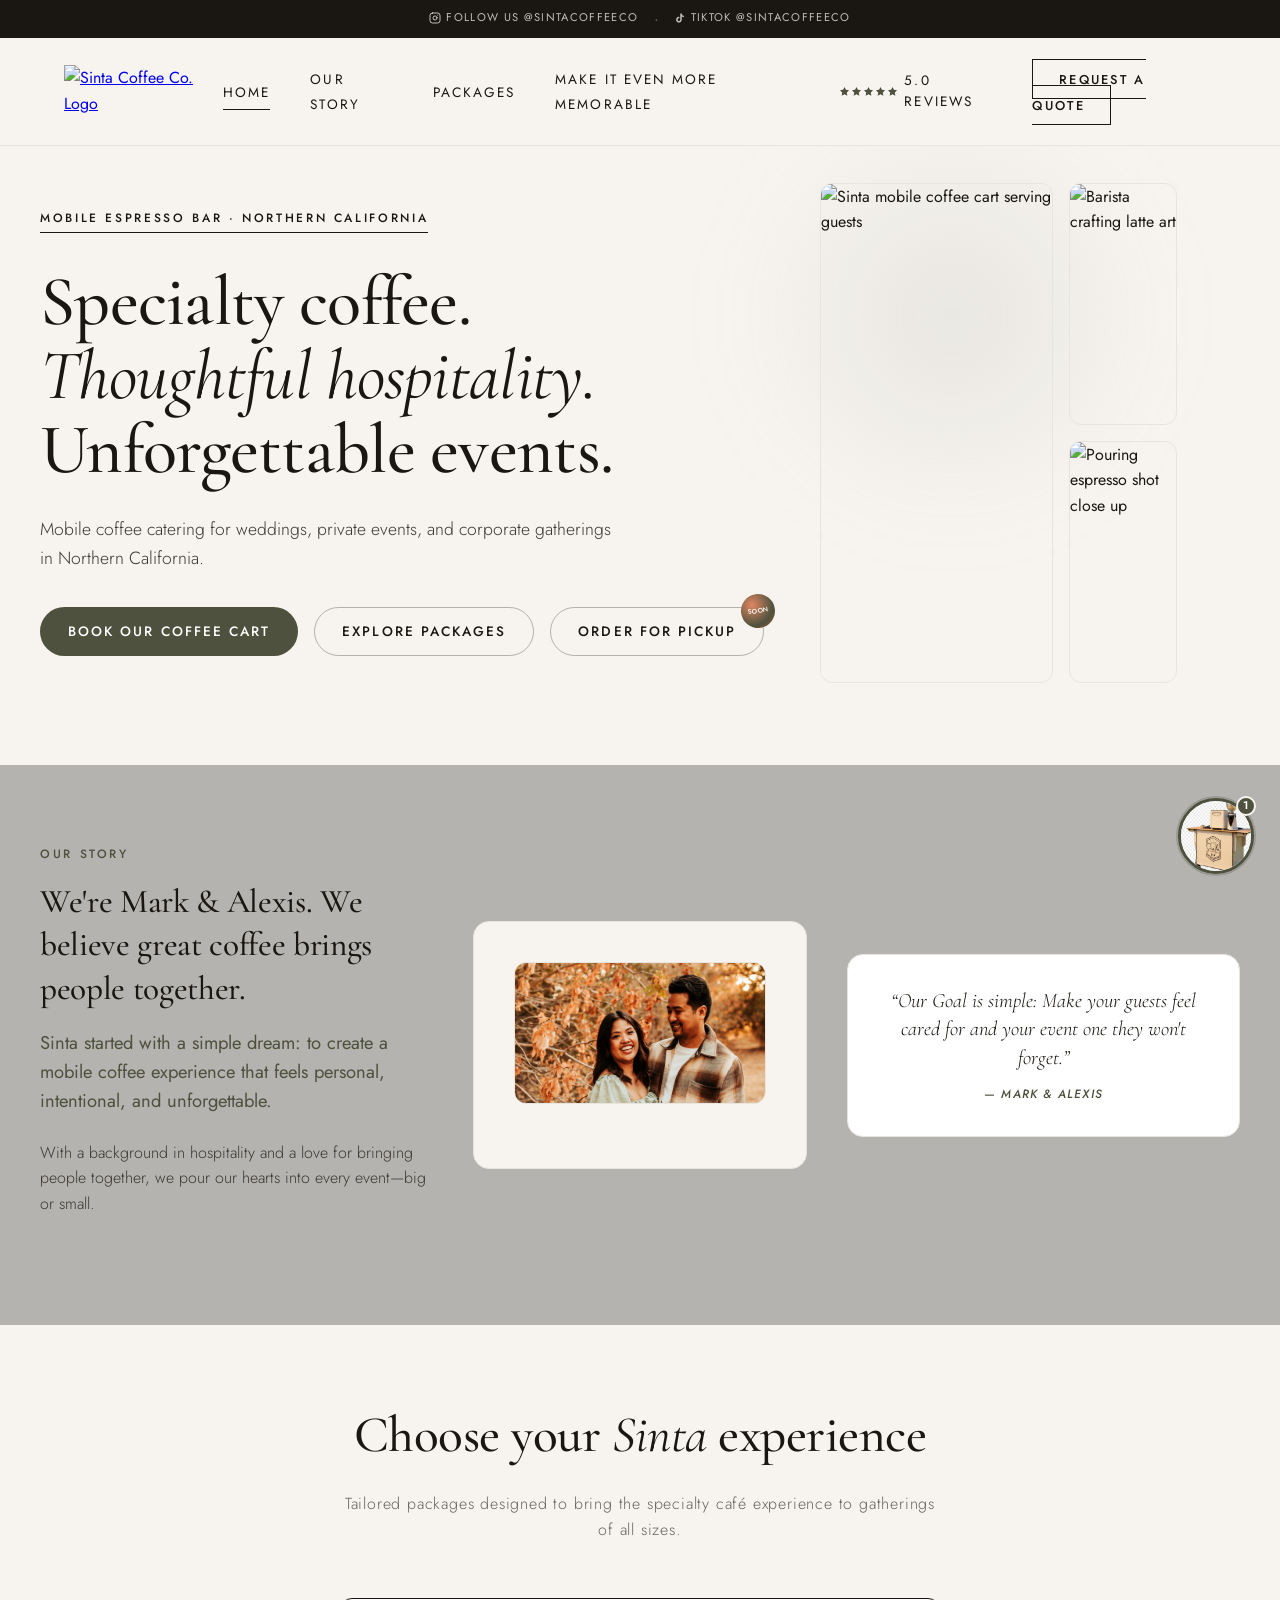
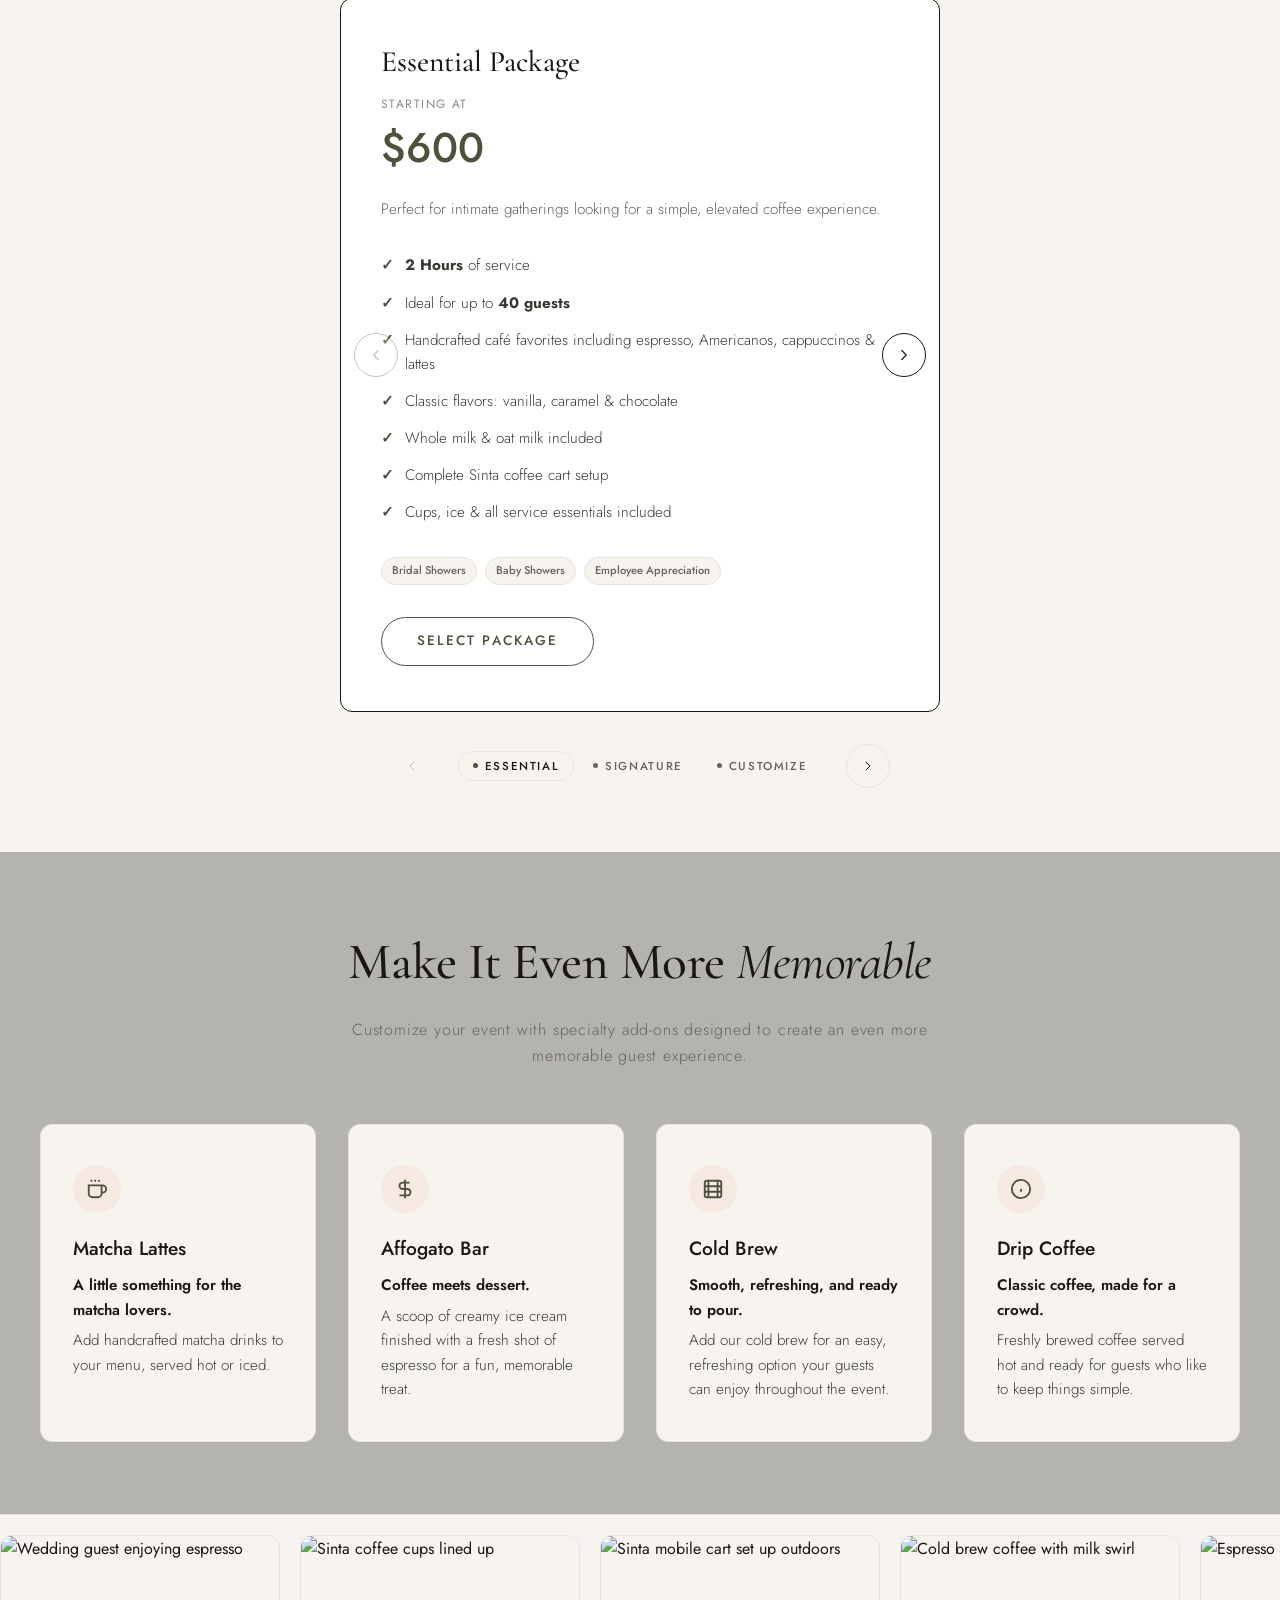
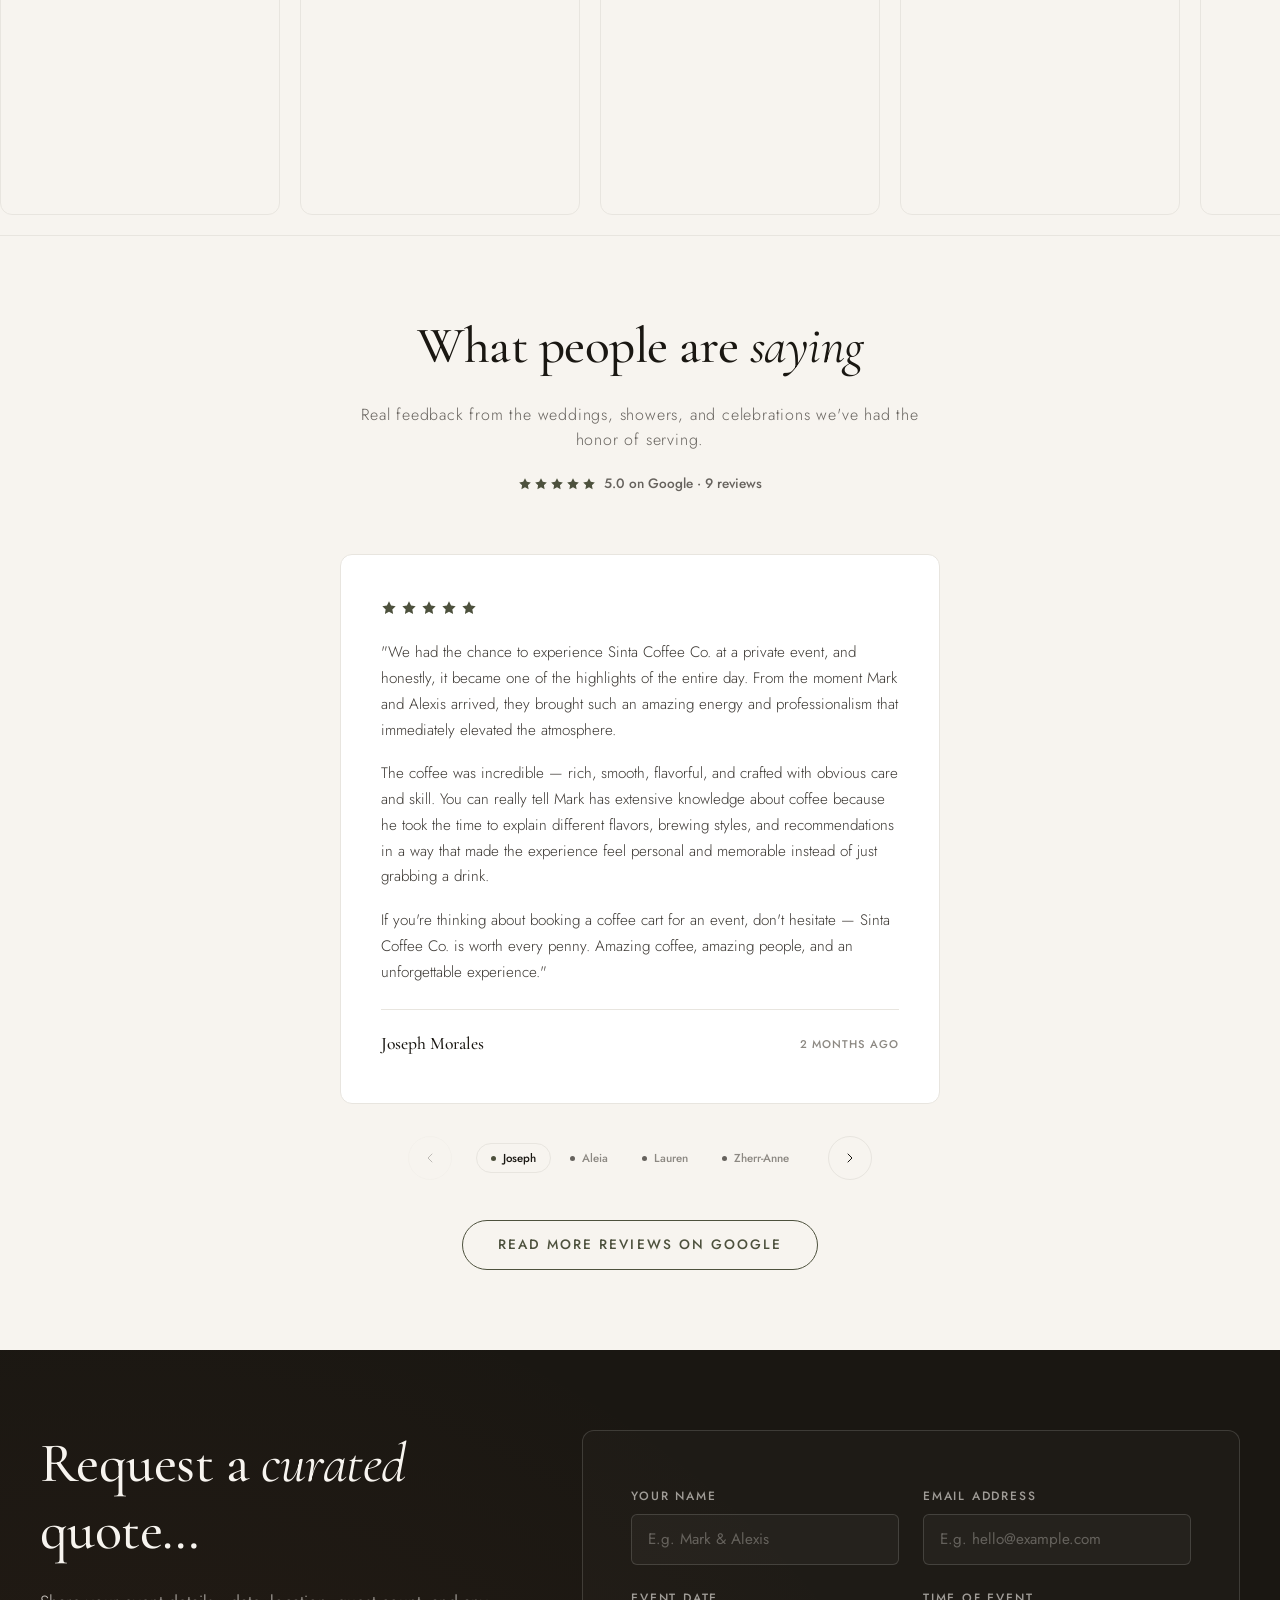
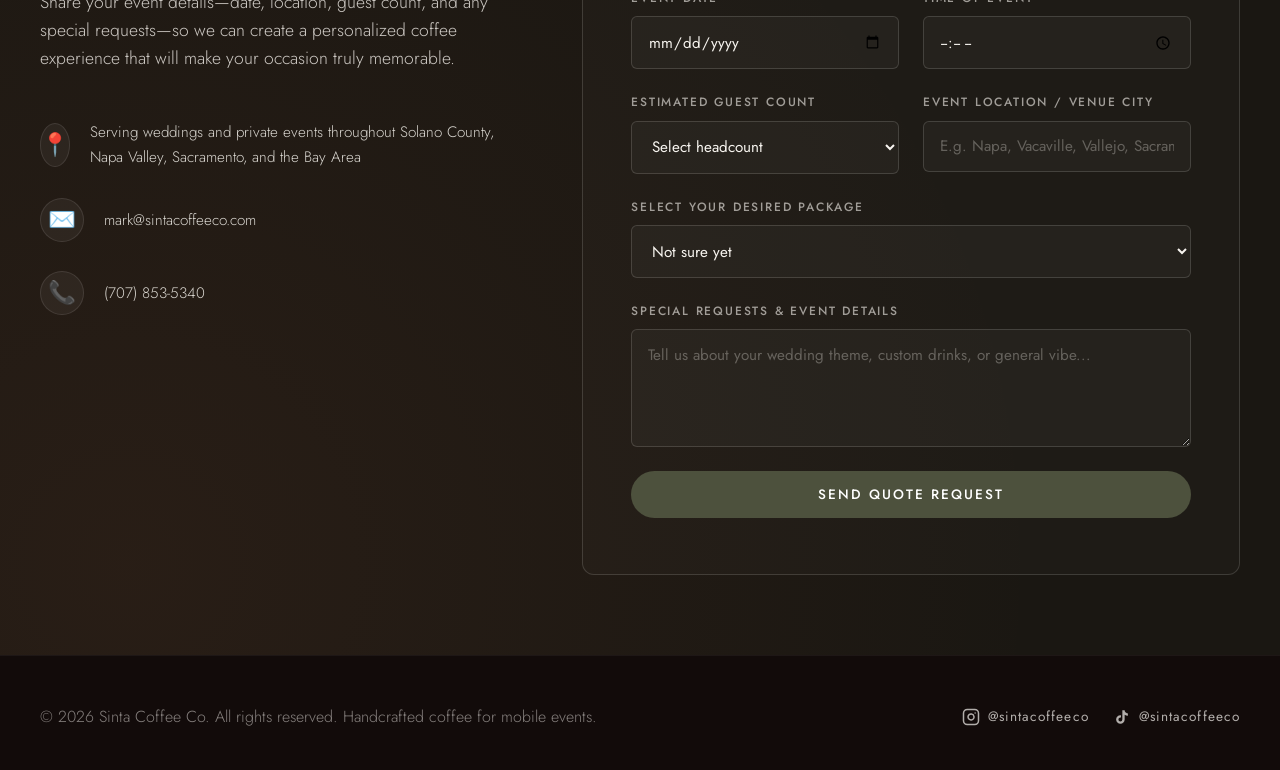
==== index.html @ c7388972 "Add TikTok link alongside Instagram in header and footer Adds https://www.tiktok.com/@sintacoffeeco " ====
<!DOCTYPE html>
<html lang="en">

<head>
  <meta charset="UTF-8">
  <meta name="viewport" content="width=device-width, initial-scale=1.0">
  <title>Sinta Coffee Co. | Elevate Your Event Today</title>
  <meta name="description"
    content="Sinta Coffee Co. brings a specialty espresso bar experience to weddings and private events. Inspired by the Filipino word sinta—meaning beloved—our goal is to create warm, memorable moments for you and your guests through handcrafted coffee.">

  <!-- Favicon -->
  <link rel="icon" type="image/x-icon"
    href="https://images.squarespace-cdn.com/content/v1/691e1e4b0a5dd46abc2ae373/1777178642565-VGZ3ITEZR2YTE4PJZAST/favicon.ico">

  <!-- Fonts -->
  <link rel="preconnect" href="https://fonts.googleapis.com">
  <link rel="preconnect" href="https://fonts.gstatic.com" crossorigin>
  <link
    href="https://fonts.googleapis.com/css2?family=Cormorant+Garamond:ital,wght@0,400;0,500;0,600;0,700;1,400;1,500;1,600&family=Jost:wght@300;400;500;600;700&display=swap"
    rel="stylesheet">

  <!-- CSS -->
  <link rel="stylesheet" href="style.css">
</head>

<body>

  <a href="#main-content" class="skip-link">Skip to content</a>

  <!-- Video Intro Loading Overlay -->
  <div id="loader" class="loader-overlay">
    <video id="introVideo" playsinline autoplay class="loader-video"></video>

    <!-- soft top/bottom scrims -->
    <div class="loader-scrim"></div>

    <!-- wordmark — top-left corner, clear of the characters -->
    <div class="loader-brand">
      <h1 class="loader-brand-title">Sinta</h1>
      <span class="loader-brand-subtitle">COFFEE CO.</span>
    </div>

    <!-- tagline + progress — bottom-left corner -->
    <div class="loader-tagline-progress">
      <p class="loader-tagline">brewing life’s best moments…</p>
      <div class="progress-bar-container">
        <div id="progressBar" class="progress-bar-fill"></div>
      </div>
    </div>

    <!-- skip + sound buttons — bottom-right corner -->
    <div class="loader-controls">
      <button id="soundToggle" class="control-btn">MUTE</button>
      <button id="skipBtn" class="control-btn">SKIP</button>
    </div>
  </div>

  <!-- Page Content Container (Revealed smoothly after loader exits) -->
  <div id="revealContainer" class="reveal-container">

    <!-- Header & Navigation -->
    <header class="main-header">
      <!-- Mini Top Follow Bar inside Header -->
      <div class="header-top-bar">
        <a href="http://instagram.com/sintacoffeeco" target="_blank" rel="noopener" class="header-top-bar-link">
          <svg width="12" height="12" viewBox="0 0 24 24" fill="none" stroke="currentColor" stroke-width="2" stroke-linecap="round" stroke-linejoin="round" class="header-top-bar-icon">
            <rect x="2" y="2" width="20" height="20" rx="5" ry="5"></rect>
            <path d="M16 11.37A4 4 0 1 1 12.63 8 4 4 0 0 1 16 11.37z"></path>
            <line x1="17.5" y1="6.5" x2="17.51" y2="6.5"></line>
          </svg>
          Follow us @sintacoffeeco
        </a>
        <span class="header-top-bar-divider" aria-hidden="true">&middot;</span>
        <a href="https://www.tiktok.com/@sintacoffeeco" target="_blank" rel="noopener" class="header-top-bar-link">
          <svg width="12" height="12" viewBox="0 0 24 24" fill="currentColor" class="header-top-bar-icon">
            <path d="M16.6 5.82s.51.5 0 0A4.278 4.278 0 0 1 15.54 3h-3.09v12.4a2.592 2.592 0 0 1-2.59 2.5c-1.42 0-2.6-1.16-2.6-2.6c0-1.72 1.66-3.01 3.37-2.48V9.66c-3.45-.46-6.47 2.22-6.47 5.64c0 3.33 2.76 5.7 5.69 5.7c3.14 0 5.69-2.55 5.69-5.7V9.01a7.35 7.35 0 0 0 4.3 1.38V7.3s-1.88.09-3.24-1.48z"/>
          </svg>
          TikTok @sintacoffeeco
        </a>
      </div>
      <div class="header-container">
        <a href="#" class="logo-link" aria-label="Sinta Coffee Co. Home">
          <img
            src="https://images.squarespace-cdn.com/content/v1/691e1e4b0a5dd46abc2ae373/617d38e1-a03b-46b2-9ea3-c5f8bccddd2e/Sinta+black+font.png?format=1500w"
            alt="Sinta Coffee Co. Logo" class="logo-img">
        </a>

        <button class="menu-toggle" id="menuToggle" aria-label="Toggle Navigation" aria-expanded="false">
          <span class="hamburger"></span>
        </button>

        <nav class="main-nav" id="mainNav">
          <ul class="nav-list">
            <li><a href="#" class="nav-link active">Home</a></li>
            <li><a href="#about" class="nav-link">Our Story</a></li>
            <li><a href="#packages" class="nav-link">Packages</a></li>
            <li><a href="#enhancements" class="nav-link">Make It Even More Memorable</a></li>
            <li>
              <a href="#reviews" class="nav-link chip-link">
                <span class="chip-stars" aria-hidden="true">
                  <svg viewBox="0 0 24 24" fill="currentColor"><path d="M12 2l3.09 6.26L22 9.27l-5 4.87 1.18 6.88L12 17.77l-6.18 3.25L7 14.14 2 9.27l6.91-1.01L12 2z"/></svg>
                  <svg viewBox="0 0 24 24" fill="currentColor"><path d="M12 2l3.09 6.26L22 9.27l-5 4.87 1.18 6.88L12 17.77l-6.18 3.25L7 14.14 2 9.27l6.91-1.01L12 2z"/></svg>
                  <svg viewBox="0 0 24 24" fill="currentColor"><path d="M12 2l3.09 6.26L22 9.27l-5 4.87 1.18 6.88L12 17.77l-6.18 3.25L7 14.14 2 9.27l6.91-1.01L12 2z"/></svg>
                  <svg viewBox="0 0 24 24" fill="currentColor"><path d="M12 2l3.09 6.26L22 9.27l-5 4.87 1.18 6.88L12 17.77l-6.18 3.25L7 14.14 2 9.27l6.91-1.01L12 2z"/></svg>
                  <svg viewBox="0 0 24 24" fill="currentColor"><path d="M12 2l3.09 6.26L22 9.27l-5 4.87 1.18 6.88L12 17.77l-6.18 3.25L7 14.14 2 9.27l6.91-1.01L12 2z"/></svg>
                </span>
                5.0 Reviews
              </a>
            </li>
            <li><a href="#quote" class="nav-btn">Request a Quote</a></li>
          </ul>
        </nav>
      </div>
    </header>

    <main id="main-content">
      <!-- Hero Section -->
      <section class="hero-section">
        <div class="hero-bg-accent"></div>
        <div class="hero-container">
          <div class="hero-content">
            <span class="hero-badge">Mobile Espresso Bar · Northern California</span>
            <h1 class="hero-title">Specialty coffee.<br><em>Thoughtful hospitality.</em><br>Unforgettable events.</h1>
            <p class="hero-description">
              Mobile coffee catering for weddings, private events, and corporate gatherings in Northern California.
            </p>
            <div class="hero-actions">
              <a href="#quote" class="btn btn-primary">Book Our Coffee Cart</a>
              <a href="#packages" class="btn btn-secondary">Explore Packages</a>
              <a href="https://www.hotplate.com/sintacoffeeco" class="btn btn-secondary btn-pickup" target="_blank" rel="noopener noreferrer" aria-label="Order For Pickup">
                <span class="pickup-seal" aria-hidden="true"><span>Soon</span></span>
                <span class="pickup-label pickup-label-default" aria-hidden="true">Order For Pickup</span>
                <span class="pickup-label pickup-label-hover" aria-hidden="true">Coming Soon</span>
              </a>
            </div>
          </div>

          <div class="hero-visual">
            <div class="image-grid-asymmetric">
              <div class="grid-item item-main">
                <img
                  src="https://images.squarespace-cdn.com/content/v1/691e1e4b0a5dd46abc2ae373/bc6caccb-9ed9-42f0-8c17-da8ee359d95e/2ndMOHBeniciaMaemephoto2025-77.jpg?format=1000w"
                  alt="Sinta mobile coffee cart serving guests"
                  loading="eager" fetchpriority="high" decoding="async">
              </div>
              <div class="grid-item item-sub-1">
                <img
                  src="https://images.squarespace-cdn.com/content/v1/691e1e4b0a5dd46abc2ae373/6e269db3-ea60-49f5-9ebe-06e720e5f8f9/2ndMOHBeniciaMaemephoto2025-76.jpg?format=500w"
                  alt="Barista crafting latte art"
                  loading="lazy" decoding="async">
              </div>
              <div class="grid-item item-sub-2">
                <img
                  src="https://images.squarespace-cdn.com/content/v1/691e1e4b0a5dd46abc2ae373/6d3c0611-f2c9-494e-8b84-65907db20385/2ndMOHBeniciaMaemephoto2025-78.jpg?format=500w"
                  alt="Pouring espresso shot close up"
                  loading="lazy" decoding="async">
              </div>
            </div>
          </div>
        </div>
      </section>

      <!-- Our Story Section -->
      <section id="about" class="about-section">
        <div class="container">
          <div class="about-grid">
            <div class="about-content">
              <span class="section-label">Our Story</span>
              <h2 class="section-title">We're Mark &amp; Alexis. We believe great coffee brings people together.</h2>

              <p class="about-lead">
                Sinta started with a simple dream: to create a mobile coffee experience that feels personal,
                intentional, and unforgettable.
              </p>
              <p class="about-text">
                With a background in hospitality and a love for bringing people together, we pour our hearts into
                every event—big or small.
              </p>
            </div>

            <div class="about-visual">
              <div class="mascot-story-card">
                <div class="mascot-story-img-wrap">
                  <img src="assets/story-owners-portrait.jpg" alt="Mark and Alexis - Sinta Coffee Co. Owners"
                    class="mascot-story-img" loading="lazy" decoding="async">
                </div>
              </div>
            </div>

            <div class="about-quote-card">
              <p>“Our Goal is simple: Make your guests feel cared for and your event one they won't forget.”</p>
              <cite>— Mark & Alexis</cite>
            </div>
          </div>
        </div>
      </section>

      <!-- Packages Section -->
      <section id="packages" class="packages-section">
        <div class="container">
          <div class="section-header">
            <h2 class="section-title">Choose your <em>Sinta</em> experience</h2>
            <p class="section-subtitle">Tailored packages designed to bring the specialty café experience to gatherings
              of all sizes.</p>
          </div>

          <div class="packages-carousel">
            <div class="packages-track-wrap">
            <div class="packages-track" id="packagesTrack">

              <!-- Essential Package -->
              <div class="package-card">
                <div class="package-header">
                  <h3 class="package-name">Essential Package</h3>
                  <div class="package-price">
                    <span class="price-lbl">Starting at</span>
                    <span class="price-val">$600</span>
                  </div>
                  <p class="package-desc">Perfect for intimate gatherings looking for a simple, elevated coffee
                    experience.</p>
                </div>
                <div class="package-body">
                  <ul class="package-features">
                    <li><strong>2 Hours</strong> of service</li>
                    <li>Ideal for up to <strong>40 guests</strong></li>
                    <li>Handcrafted café favorites including espresso, Americanos, cappuccinos & lattes</li>
                    <li>Classic flavors: vanilla, caramel & chocolate</li>
                    <li>Whole milk & oat milk included</li>
                    <li>Complete Sinta coffee cart setup</li>
                    <li>Cups, ice & all service essentials included</li>
                  </ul>
                  <div class="package-meta">
                    <p class="meta-tag">Bridal Showers</p>
                    <p class="meta-tag">Baby Showers</p>
                    <p class="meta-tag">Employee Appreciation</p>
                  </div>
                </div>
                <div class="package-footer">
                  <a href="#quote" class="btn btn-outline" data-package="Essential">Select Package</a>
                </div>
              </div>

              <!-- Signature Package -->
              <div class="package-card popular">
                <div class="popular-ribbon">Most Popular</div>
                <div class="package-header">
                  <h3 class="package-name">Signature Package</h3>
                  <div class="package-price">
                    <span class="price-lbl">Starting at</span>
                    <span class="price-val">$850</span>
                  </div>
                  <p class="package-desc">Transform your coffee service into a memorable part of the event itself.</p>
                </div>
                <div class="package-body">
                  <p class="package-plus-note">Everything in Essentials, plus:</p>
                  <ul class="package-features">
                    <li><strong>Unlimited drinks</strong> throughout your 2-hour service</li>
                    <li>Comfortably serves up to <strong>120 guests</strong></li>
                    <li><strong>2 custom signature drinks</strong> created to complement your event</li>
                    <li>Non-coffee options including chai, hot chocolate & tea</li>
                    <li>Expanded menu for more variety and guest choice</li>
                  </ul>
                  <div class="package-meta">
                    <p class="meta-tag">Weddings</p>
                    <p class="meta-tag">Corporate Events</p>
                    <p class="meta-tag">Large Celebrations</p>
                  </div>
                </div>
                <div class="package-footer">
                  <a href="#quote" class="btn btn-primary" data-package="Signature">Select Package</a>
                </div>
              </div>

              <!-- Customize Your Event Package -->
              <div class="package-card">
                <div class="package-header">
                  <h3 class="package-name">Customize Your Event Package</h3>
                  <p class="package-desc">Make your Sinta experience your own.</p>
                </div>
                <div class="package-body">
                  <p class="package-desc">Looking for something beyond your package? Add personal touches to make
                    the coffee bar fit your event.</p>
                  <ul class="package-features">
                    <li>Additional Signature Drinks</li>
                    <li>Custom Drink Menu</li>
                    <li>Additional Syrup Flavors</li>
                    <li>Alternative Milk Options</li>
                    <li>Personalized Cups or Cup Sleeves</li>
                    <li>Custom Signage & Menu Design</li>
                    <li>Additional Service Time</li>
                    <li>Larger Guest Counts</li>
                  </ul>
                </div>
                <div class="package-footer">
                  <a href="#quote" class="btn btn-outline" data-package="Not Sure">Customize My Event</a>
                </div>
              </div>

            </div>

            <button class="pkg-side-arrow pkg-side-arrow-prev" id="pkgSidePrev" aria-label="Previous package" disabled>
              <svg width="18" height="18" viewBox="0 0 24 24" fill="none" stroke="currentColor" stroke-width="1.5" stroke-linecap="round" stroke-linejoin="round" aria-hidden="true"><polyline points="15 18 9 12 15 6"></polyline></svg>
            </button>
            <button class="pkg-side-arrow pkg-side-arrow-next" id="pkgSideNext" aria-label="Next package">
              <svg width="18" height="18" viewBox="0 0 24 24" fill="none" stroke="currentColor" stroke-width="1.5" stroke-linecap="round" stroke-linejoin="round" aria-hidden="true"><polyline points="9 18 15 12 9 6"></polyline></svg>
            </button>
            </div>

            <!-- Carousel Navigation -->
            <div class="pkg-nav">
              <button class="pkg-arrow" id="pkgPrev" aria-label="Previous package" disabled>
                <svg width="16" height="16" viewBox="0 0 24 24" fill="none" stroke="currentColor" stroke-width="1.5" stroke-linecap="round" stroke-linejoin="round" aria-hidden="true"><polyline points="15 18 9 12 15 6"></polyline></svg>
              </button>
              <div class="pkg-indicators" role="tablist" aria-label="Package selection">
                <button class="pkg-dot active" data-slide="0" role="tab" aria-selected="true" aria-label="Essential Package">
                  <span class="dot-pip" aria-hidden="true"></span>
                  <span class="dot-label">Essential</span>
                </button>
                <button class="pkg-dot" data-slide="1" role="tab" aria-selected="false" aria-label="Signature Package">
                  <span class="dot-pip" aria-hidden="true"></span>
                  <span class="dot-label">Signature</span>
                </button>
                <button class="pkg-dot" data-slide="2" role="tab" aria-selected="false" aria-label="Customize Your Event Package">
                  <span class="dot-pip" aria-hidden="true"></span>
                  <span class="dot-label">Customize</span>
                </button>
              </div>
              <button class="pkg-arrow" id="pkgNext" aria-label="Next package">
                <svg width="16" height="16" viewBox="0 0 24 24" fill="none" stroke="currentColor" stroke-width="1.5" stroke-linecap="round" stroke-linejoin="round" aria-hidden="true"><polyline points="9 18 15 12 9 6"></polyline></svg>
              </button>
            </div>

          </div>
        </div>
      </section>

      <!-- Enhancements Section -->
      <section id="enhancements" class="enhancements-section">
        <div class="container">
          <div class="section-header">
            <h2 class="section-title">Make It Even More <em>Memorable</em></h2>
            <p class="section-subtitle">Customize your event with specialty add-ons designed to create an even more
              memorable guest experience.</p>
          </div>

          <div class="enhancements-grid">
            <div class="enhancement-card">
              <div class="card-icon">
                <svg viewBox="0 0 24 24" fill="none" stroke="currentColor" stroke-width="2">
                  <path d="M17 8h1a4 4 0 1 1 0 8h-1M3 8h14v9a4 4 0 0 1-4 4H7a4 4 0 0 1-4-4Z" />
                  <line x1="6" y1="2" x2="6" y2="4" />
                  <line x1="10" y1="2" x2="10" y2="4" />
                  <line x1="14" y1="2" x2="14" y2="4" />
                </svg>
              </div>
              <h3>Matcha Lattes</h3>
              <p class="card-tagline">A little something for the matcha lovers.</p>
              <p>Add handcrafted matcha drinks to your menu, served hot or iced.</p>
            </div>

            <div class="enhancement-card">
              <div class="card-icon">
                <svg viewBox="0 0 24 24" fill="none" stroke="currentColor" stroke-width="2">
                  <path d="M12 2v20M17 5H9.5a3.5 3.5 0 0 0 0 7h5a3.5 3.5 0 0 1 0 7H6" />
                </svg>
              </div>
              <h3>Affogato Bar</h3>
              <p class="card-tagline">Coffee meets dessert.</p>
              <p>A scoop of creamy ice cream finished with a fresh shot of espresso for a fun, memorable treat.</p>
            </div>

            <div class="enhancement-card">
              <div class="card-icon">
                <svg viewBox="0 0 24 24" fill="none" stroke="currentColor" stroke-width="2">
                  <rect x="3" y="3" width="18" height="18" rx="2" />
                  <path d="M7 3v18M17 3v18M3 9h18M3 15h18" />
                </svg>
              </div>
              <h3>Cold Brew</h3>
              <p class="card-tagline">Smooth, refreshing, and ready to pour.</p>
              <p>Add our cold brew for an easy, refreshing option your guests can enjoy throughout the event.</p>
            </div>

            <div class="enhancement-card">
              <div class="card-icon">
                <svg viewBox="0 0 24 24" fill="none" stroke="currentColor" stroke-width="2">
                  <path d="M12 2C6.5 2 2 6.5 2 12s4.5 10 10 10 10-4.5 10-10S17.5 2 12 2Zm0 13v-3m0-4h.01" />
                </svg>
              </div>
              <h3>Drip Coffee</h3>
              <p class="card-tagline">Classic coffee, made for a crowd.</p>
              <p>Freshly brewed coffee served hot and ready for guests who like to keep things simple.</p>
            </div>
          </div>
        </div>
      </section>

      <!-- Gallery / Carousel Section -->
      <section class="gallery-section">
        <div class="gallery-wrapper">
          <div class="gallery-track">
            <div class="gallery-slide"><img
                src="https://images.squarespace-cdn.com/content/v1/691e1e4b0a5dd46abc2ae373/9b97ddf2-0063-4508-bfbd-c7287e796917/MOHBeniciaMaemephoto2025-559.jpg?format=500w"
                alt="Wedding guest enjoying espresso" loading="lazy" decoding="async"></div>
            <div class="gallery-slide"><img
                src="https://images.squarespace-cdn.com/content/v1/691e1e4b0a5dd46abc2ae373/5a778719-7953-4444-98ed-3ec0d8883a7b/2ndMOHBeniciaMaemephoto2025-69.jpg?format=500w"
                alt="Sinta coffee cups lined up" loading="lazy" decoding="async"></div>
            <div class="gallery-slide"><img
                src="https://images.squarespace-cdn.com/content/v1/691e1e4b0a5dd46abc2ae373/8c7aba0c-0776-470d-b337-4e1309a399a4/IMG_2601.jpeg?format=500w"
                alt="Sinta mobile cart set up outdoors" loading="lazy" decoding="async"></div>
            <div class="gallery-slide"><img
                src="https://images.squarespace-cdn.com/content/v1/691e1e4b0a5dd46abc2ae373/f7799241-4e31-4b18-a9ae-2d03a18a4595/IMG_8967.jpeg?format=500w"
                alt="Cold brew coffee with milk swirl" loading="lazy" decoding="async"></div>
            <div class="gallery-slide"><img
                src="https://images.squarespace-cdn.com/content/v1/691e1e4b0a5dd46abc2ae373/b4781dd4-61d7-4079-ac59-0402ba1a6f8d/B7F3A02E-9294-4DEF-9CF3-F4B4F6C26067.JPG?format=500w"
                alt="Espresso machine brewing shot" loading="lazy" decoding="async"></div>
            <div class="gallery-slide"><img
                src="assets/gallery-iced-latte-venue.jpg"
                alt="Sinta Coffee iced latte held up at an event venue" loading="lazy" decoding="async"></div>
            <div class="gallery-slide"><img
                src="assets/gallery-owners-cart.jpg"
                alt="Mark and Alexis behind the Sinta Coffee cart" loading="lazy" decoding="async"></div>
            <div class="gallery-slide"><img
                src="assets/gallery-cart-menu.jpg"
                alt="Sinta Coffee cart with espresso machine and drink menu" loading="lazy" decoding="async"></div>
            <div class="gallery-slide"><img
                src="assets/gallery-espresso-machine.jpg"
                alt="Close-up of the Sinta Coffee cart's espresso machine" loading="lazy" decoding="async"></div>
            <div class="gallery-slide"><img
                src="assets/gallery-cart-archway.jpg"
                alt="Sinta Coffee cart set up under an archway" loading="lazy" decoding="async"></div>
            <div class="gallery-slide"><img
                src="assets/gallery-iced-lattes-row.jpg"
                alt="Three iced lattes from Sinta Coffee Co. lined up" loading="lazy" decoding="async"></div>
          </div>
        </div>
      </section>

      <!-- Reviews Section -->
      <section id="reviews" class="reviews-section">
        <div class="container">
          <div class="section-header">
            <h2 class="section-title">What people are <em>saying</em></h2>
            <p class="section-subtitle">Real feedback from the weddings, showers, and celebrations we've had the
              honor of serving.</p>
            <a href="https://share.google/ouM1eBwJgm6riJk0i" target="_blank" rel="noopener noreferrer" class="google-rating-badge">
              <span class="google-rating-stars" aria-hidden="true">
                <svg viewBox="0 0 24 24" fill="currentColor"><path d="M12 2l3.09 6.26L22 9.27l-5 4.87 1.18 6.88L12 17.77l-6.18 3.25L7 14.14 2 9.27l6.91-1.01L12 2z"/></svg>
                <svg viewBox="0 0 24 24" fill="currentColor"><path d="M12 2l3.09 6.26L22 9.27l-5 4.87 1.18 6.88L12 17.77l-6.18 3.25L7 14.14 2 9.27l6.91-1.01L12 2z"/></svg>
                <svg viewBox="0 0 24 24" fill="currentColor"><path d="M12 2l3.09 6.26L22 9.27l-5 4.87 1.18 6.88L12 17.77l-6.18 3.25L7 14.14 2 9.27l6.91-1.01L12 2z"/></svg>
                <svg viewBox="0 0 24 24" fill="currentColor"><path d="M12 2l3.09 6.26L22 9.27l-5 4.87 1.18 6.88L12 17.77l-6.18 3.25L7 14.14 2 9.27l6.91-1.01L12 2z"/></svg>
                <svg viewBox="0 0 24 24" fill="currentColor"><path d="M12 2l3.09 6.26L22 9.27l-5 4.87 1.18 6.88L12 17.77l-6.18 3.25L7 14.14 2 9.27l6.91-1.01L12 2z"/></svg>
              </span>
              5.0 on Google &middot; 9 reviews
            </a>
          </div>

          <div class="reviews-carousel">
            <div class="reviews-track" id="reviewsTrack">

              <!-- Joseph Morales -->
              <div class="review-card">
                <div class="review-stars" aria-label="Rated 5 out of 5 stars">
                  <svg viewBox="0 0 24 24" fill="currentColor"><path d="M12 2l3.09 6.26L22 9.27l-5 4.87 1.18 6.88L12 17.77l-6.18 3.25L7 14.14 2 9.27l6.91-1.01L12 2z"/></svg>
                  <svg viewBox="0 0 24 24" fill="currentColor"><path d="M12 2l3.09 6.26L22 9.27l-5 4.87 1.18 6.88L12 17.77l-6.18 3.25L7 14.14 2 9.27l6.91-1.01L12 2z"/></svg>
                  <svg viewBox="0 0 24 24" fill="currentColor"><path d="M12 2l3.09 6.26L22 9.27l-5 4.87 1.18 6.88L12 17.77l-6.18 3.25L7 14.14 2 9.27l6.91-1.01L12 2z"/></svg>
                  <svg viewBox="0 0 24 24" fill="currentColor"><path d="M12 2l3.09 6.26L22 9.27l-5 4.87 1.18 6.88L12 17.77l-6.18 3.25L7 14.14 2 9.27l6.91-1.01L12 2z"/></svg>
                  <svg viewBox="0 0 24 24" fill="currentColor"><path d="M12 2l3.09 6.26L22 9.27l-5 4.87 1.18 6.88L12 17.77l-6.18 3.25L7 14.14 2 9.27l6.91-1.01L12 2z"/></svg>
                </div>
                <p class="review-quote">"We had the chance to experience Sinta Coffee Co. at a private event, and
                  honestly, it became one of the highlights of the entire day. From the moment Mark and Alexis
                  arrived, they brought such an amazing energy and professionalism that immediately elevated the
                  atmosphere.</p>
                <p class="review-quote">The coffee was incredible &mdash; rich, smooth, flavorful, and crafted with
                  obvious care and skill. You can really tell Mark has extensive knowledge about coffee because he
                  took the time to explain different flavors, brewing styles, and recommendations in a way that made
                  the experience feel personal and memorable instead of just grabbing a drink.</p>
                <p class="review-quote">If you're thinking about booking a coffee cart for an event, don't hesitate
                  &mdash; Sinta Coffee Co. is worth every penny. Amazing coffee, amazing people, and an unforgettable
                  experience."</p>
                <div class="review-author">
                  <span class="review-name">Joseph Morales</span>
                  <span class="review-tag">2 months ago</span>
                </div>
              </div>

              <!-- Aleia Carrasca -->
              <div class="review-card">
                <div class="review-stars" aria-label="Rated 5 out of 5 stars">
                  <svg viewBox="0 0 24 24" fill="currentColor"><path d="M12 2l3.09 6.26L22 9.27l-5 4.87 1.18 6.88L12 17.77l-6.18 3.25L7 14.14 2 9.27l6.91-1.01L12 2z"/></svg>
                  <svg viewBox="0 0 24 24" fill="currentColor"><path d="M12 2l3.09 6.26L22 9.27l-5 4.87 1.18 6.88L12 17.77l-6.18 3.25L7 14.14 2 9.27l6.91-1.01L12 2z"/></svg>
                  <svg viewBox="0 0 24 24" fill="currentColor"><path d="M12 2l3.09 6.26L22 9.27l-5 4.87 1.18 6.88L12 17.77l-6.18 3.25L7 14.14 2 9.27l6.91-1.01L12 2z"/></svg>
                  <svg viewBox="0 0 24 24" fill="currentColor"><path d="M12 2l3.09 6.26L22 9.27l-5 4.87 1.18 6.88L12 17.77l-6.18 3.25L7 14.14 2 9.27l6.91-1.01L12 2z"/></svg>
                  <svg viewBox="0 0 24 24" fill="currentColor"><path d="M12 2l3.09 6.26L22 9.27l-5 4.87 1.18 6.88L12 17.77l-6.18 3.25L7 14.14 2 9.27l6.91-1.01L12 2z"/></svg>
                </div>
                <p class="review-quote">"Mark &amp; Alexis are goated! You can tell they are very passionate and
                  knowledgeable about their products, and are always working to meet the needs of their customers.
                  Very awesome duo!"</p>
                <div class="review-author">
                  <span class="review-name">Aleia Carrasca</span>
                  <span class="review-tag">2 months ago</span>
                </div>
              </div>

              <!-- Lauren Young -->
              <div class="review-card">
                <div class="review-stars" aria-label="Rated 5 out of 5 stars">
                  <svg viewBox="0 0 24 24" fill="currentColor"><path d="M12 2l3.09 6.26L22 9.27l-5 4.87 1.18 6.88L12 17.77l-6.18 3.25L7 14.14 2 9.27l6.91-1.01L12 2z"/></svg>
                  <svg viewBox="0 0 24 24" fill="currentColor"><path d="M12 2l3.09 6.26L22 9.27l-5 4.87 1.18 6.88L12 17.77l-6.18 3.25L7 14.14 2 9.27l6.91-1.01L12 2z"/></svg>
                  <svg viewBox="0 0 24 24" fill="currentColor"><path d="M12 2l3.09 6.26L22 9.27l-5 4.87 1.18 6.88L12 17.77l-6.18 3.25L7 14.14 2 9.27l6.91-1.01L12 2z"/></svg>
                  <svg viewBox="0 0 24 24" fill="currentColor"><path d="M12 2l3.09 6.26L22 9.27l-5 4.87 1.18 6.88L12 17.77l-6.18 3.25L7 14.14 2 9.27l6.91-1.01L12 2z"/></svg>
                  <svg viewBox="0 0 24 24" fill="currentColor"><path d="M12 2l3.09 6.26L22 9.27l-5 4.87 1.18 6.88L12 17.77l-6.18 3.25L7 14.14 2 9.27l6.91-1.01L12 2z"/></svg>
                </div>
                <p class="review-quote">"Sinta Coffee is such a wonderful addition to any event! Not only do they
                  serve delicious coffee, but their service is exceptional and their team is made up of some of the
                  loveliest people you'll meet. They're friendly, professional, and create such a welcoming
                  experience for every guest.</p>
                <p class="review-quote">Their setup is absolutely adorable and adds so much charm to an event.
                  Whether you're hosting a wedding, corporate gathering, or private celebration, Sinta Coffee is the
                  perfect way to give your guests a little pick-me-up&mdash;or a warm hug in a cup. As a planner, I
                  love working with vendors who are reliable, easy to collaborate with, and genuinely passionate
                  about what they do, and Sinta Coffee checks every box. I look forward to working with them again
                  and highly recommend them for any event!"</p>
                <div class="review-author">
                  <span class="review-name">Lauren Young</span>
                  <span class="review-tag">3 weeks ago</span>
                </div>
              </div>

              <!-- Zherr-Anne Aquino -->
              <div class="review-card">
                <div class="review-stars" aria-label="Rated 5 out of 5 stars">
                  <svg viewBox="0 0 24 24" fill="currentColor"><path d="M12 2l3.09 6.26L22 9.27l-5 4.87 1.18 6.88L12 17.77l-6.18 3.25L7 14.14 2 9.27l6.91-1.01L12 2z"/></svg>
                  <svg viewBox="0 0 24 24" fill="currentColor"><path d="M12 2l3.09 6.26L22 9.27l-5 4.87 1.18 6.88L12 17.77l-6.18 3.25L7 14.14 2 9.27l6.91-1.01L12 2z"/></svg>
                  <svg viewBox="0 0 24 24" fill="currentColor"><path d="M12 2l3.09 6.26L22 9.27l-5 4.87 1.18 6.88L12 17.77l-6.18 3.25L7 14.14 2 9.27l6.91-1.01L12 2z"/></svg>
                  <svg viewBox="0 0 24 24" fill="currentColor"><path d="M12 2l3.09 6.26L22 9.27l-5 4.87 1.18 6.88L12 17.77l-6.18 3.25L7 14.14 2 9.27l6.91-1.01L12 2z"/></svg>
                  <svg viewBox="0 0 24 24" fill="currentColor"><path d="M12 2l3.09 6.26L22 9.27l-5 4.87 1.18 6.88L12 17.77l-6.18 3.25L7 14.14 2 9.27l6.91-1.01L12 2z"/></svg>
                </div>
                <p class="review-quote">"If you need a way to &ldquo;wow&rdquo; your guests at an event, then you
                  want Sinta Coffee Co there serving up their amazing drinks! We've had them at two of our company
                  events, and they were a huge hit both times. They can do all sorts of events from birthday parties
                  to corporate. We can't wait to have them back at our future events."</p>
                <div class="review-author">
                  <span class="review-name">Zherr-Anne Aquino</span>
                  <span class="review-tag">3 weeks ago</span>
                </div>
              </div>

            </div>

            <!-- Carousel Navigation -->
            <div class="review-nav">
              <button class="review-arrow" id="reviewPrev" aria-label="Previous review" disabled>
                <svg width="16" height="16" viewBox="0 0 24 24" fill="none" stroke="currentColor" stroke-width="1.5" stroke-linecap="round" stroke-linejoin="round" aria-hidden="true"><polyline points="15 18 9 12 15 6"></polyline></svg>
              </button>
              <div class="review-indicators" role="tablist" aria-label="Review selection">
                <button class="review-dot active" data-slide="0" role="tab" aria-selected="true" aria-label="Joseph Morales's review">
                  <span class="dot-pip" aria-hidden="true"></span>
                  <span class="dot-label">Joseph</span>
                </button>
                <button class="review-dot" data-slide="1" role="tab" aria-selected="false" aria-label="Aleia Carrasca's review">
                  <span class="dot-pip" aria-hidden="true"></span>
                  <span class="dot-label">Aleia</span>
                </button>
                <button class="review-dot" data-slide="2" role="tab" aria-selected="false" aria-label="Lauren Young's review">
                  <span class="dot-pip" aria-hidden="true"></span>
                  <span class="dot-label">Lauren</span>
                </button>
                <button class="review-dot" data-slide="3" role="tab" aria-selected="false" aria-label="Zherr-Anne Aquino's review">
                  <span class="dot-pip" aria-hidden="true"></span>
                  <span class="dot-label">Zherr-Anne</span>
                </button>
              </div>
              <button class="review-arrow" id="reviewNext" aria-label="Next review">
                <svg width="16" height="16" viewBox="0 0 24 24" fill="none" stroke="currentColor" stroke-width="1.5" stroke-linecap="round" stroke-linejoin="round" aria-hidden="true"><polyline points="9 18 15 12 9 6"></polyline></svg>
              </button>
            </div>
          </div>

          <div class="reviews-cta">
            <a href="https://share.google/ouM1eBwJgm6riJk0i" target="_blank" rel="noopener noreferrer" class="btn btn-outline">Read More Reviews on Google</a>
          </div>
        </div>
      </section>

      <!-- Booking Form Section -->
      <section id="quote" class="quote-section">
        <div class="container">
          <div class="quote-grid">
            <div class="quote-info">
              <h2 class="section-title">Request a <em>curated</em> quote…</h2>
              <p class="quote-lead">Share your event details—date, location, guest count, and any special requests—so we
                can create a personalized coffee experience that will make your occasion truly memorable.</p>
              <div class="contact-bullets">
                <div class="bullet-item">
                  <span class="icon" aria-hidden="true">📍</span>
                  <p>Serving weddings and private events throughout Solano County, Napa Valley, Sacramento, and the Bay
                    Area</p>
                </div>
                <div class="bullet-item">
                  <span class="icon" aria-hidden="true">✉️</span>
                  <p>mark@sintacoffeeco.com</p>
                </div>
                <div class="bullet-item">
                  <span class="icon" aria-hidden="true">📞</span>
                  <p>(707) 853-5340</p>
                </div>
              </div>
            </div>

            <div class="quote-form-container">
              <form class="quote-form" id="quoteForm">
                <input type="hidden" name="access_key" value="91658b75-0c32-43fe-9f79-e51f154d31e5">
                <input type="hidden" name="subject" value="New Quote Request — Sinta Coffee Co.">
                <input type="hidden" name="from_name" value="Sinta Coffee Co. Website">
                <input type="checkbox" name="botcheck" style="display:none" tabindex="-1" autocomplete="off">
                <div class="form-row">
                  <div class="form-group">
                    <label for="name">Your Name</label>
                    <input type="text" id="name" name="name" required placeholder="E.g. Mark & Alexis">
                  </div>
                  <div class="form-group">
                    <label for="email">Email Address</label>
                    <input type="email" id="email" name="email" required placeholder="E.g. hello@example.com">
                  </div>
                </div>

                <div class="form-row">
                  <div class="form-group">
                    <label for="date">Event Date</label>
                    <input type="date" id="date" name="date" required>
                  </div>
                  <div class="form-group">
                    <label for="time">Time of Event</label>
                    <input type="time" id="time" name="time">
                  </div>
                </div>

                <div class="form-row">
                  <div class="form-group">
                    <label for="guests">Estimated Guest Count</label>
                    <select id="guests" name="guests" required>
                      <option value="" disabled selected>Select headcount</option>
                      <option value="Intimate (<40)">Intimate (Under 40 guests)</option>
                      <option value="Medium (40-120)">Medium (40-120 guests)</option>
                      <option value="Large (120+)">Large (More than 120 guests)</option>
                    </select>
                  </div>
                  <div class="form-group">
                    <label for="location">Event Location / Venue City</label>
                    <input type="text" id="location" name="location" required
                      placeholder="E.g. Napa, Vacaville, Vallejo, Sacramento">
                  </div>
                </div>

                <div class="form-group">
                  <label for="package">Select Your Desired Package</label>
                  <select id="package" name="package">
                    <option value="Not Sure">Not sure yet</option>
                    <option value="Essential">Essential Package (Starting at $600)</option>
                    <option value="Signature">Signature Package (Starting at $850)</option>
                  </select>
                </div>

                <div class="form-group">
                  <label for="details">Special Requests & Event Details</label>
                  <textarea id="details" name="details" rows="4"
                    placeholder="Tell us about your wedding theme, custom drinks, or general vibe..."></textarea>
                </div>

                <button type="submit" class="btn btn-primary btn-block" id="quoteSubmitBtn">Send Quote Request</button>
                <div class="form-success" id="formSuccess">
                  🎉 Thank you! Your request has been sent. Mark & Alexis will get back to you shortly!
                </div>
                <div class="form-error" id="formError">
                  Something went wrong sending your request. Please try again, or reach us directly at
                  <a href="tel:+17078535340">(707) 853-5340</a>.
                </div>
              </form>
            </div>
          </div>
        </div>
      </section>
    </main>

    <!-- Footer -->
    <footer class="main-footer">
      <div class="container">
        <div class="footer-bottom">
          <p>&copy; 2026 Sinta Coffee Co. All rights reserved. Handcrafted coffee for mobile events.</p>
          <div class="social-links">
            <a href="http://instagram.com/sintacoffeeco" target="_blank" rel="noopener" class="social-link"
              aria-label="Follow us on Instagram">
              <svg viewBox="0 0 24 24" fill="none" stroke="currentColor" stroke-width="2" stroke-linecap="round"
                stroke-linejoin="round" class="insta-icon">
                <rect x="2" y="2" width="20" height="20" rx="5" ry="5"></rect>
                <path d="M16 11.37A4 4 0 1 1 12.63 8 4 4 0 0 1 16 11.37z"></path>
                <line x1="17.5" y1="6.5" x2="17.51" y2="6.5"></line>
              </svg>
              <span>@sintacoffeeco</span>
            </a>
            <a href="https://www.tiktok.com/@sintacoffeeco" target="_blank" rel="noopener" class="social-link"
              aria-label="Follow us on TikTok">
              <svg viewBox="0 0 24 24" fill="currentColor" class="tiktok-icon">
                <path d="M16.6 5.82s.51.5 0 0A4.278 4.278 0 0 1 15.54 3h-3.09v12.4a2.592 2.592 0 0 1-2.59 2.5c-1.42 0-2.6-1.16-2.6-2.6c0-1.72 1.66-3.01 3.37-2.48V9.66c-3.45-.46-6.47 2.22-6.47 5.64c0 3.33 2.76 5.7 5.69 5.7c3.14 0 5.69-2.55 5.69-5.7V9.01a7.35 7.35 0 0 0 4.3 1.38V7.3s-1.88.09-3.24-1.48z"/>
              </svg>
              <span>@sintacoffeeco</span>
            </a>
          </div>
        </div>
      </div>
    </footer>
  </div>

  <!-- Floating Mascot Interactive Host Widget -->
  <div class="mascot-widget" id="mascotWidget" role="button" tabindex="0" aria-label="Chat with Mark and Alexis">
    <div class="mascot-pulse"></div>
    <div class="mascot-avatar-container">
      <img src="assets/cart-transparent.png" alt="Virtual Host - Sinta Coffee Cart" class="mascot-avatar avatar-cart" loading="lazy" decoding="async">
      <img src="assets/owners.png" alt="Virtual Host - Mark and Alexis" class="mascot-avatar avatar-owners" loading="lazy" decoding="async">
    </div>
    <span class="notification-dot">1</span>
    <div class="mascot-bubble" id="mascotBubble">
      <p id="mascotBubbleText">Hi! We're Mark and Alexis. Ready to elevate your event with handcrafted coffee? Click
        me to learn more!</p>
      <button class="bubble-close" id="bubbleClose" aria-label="Close message">&times;</button>
    </div>
  </div>

  <!-- JavaScript -->
  <script src="index.js"></script>
</body>

</html>
---- style.css ----
/* Sinta Coffee Co. Style Rebuild */

:root {
  /* Colors derived from video and brand style */
  --surface-light: #f7f4ef;          /* Cotton Cream / Linen */
  --surface-dark: #1a1712;           /* Deep Espresso Black */
  --surface-tonal: #b4b3b0;          /* Pebble Stone Gray */
  --on-surface-light: #1a1712;
  --on-surface-dark: #f7f4ef;
  --primary-accent: #4D513D;         /* Deep Olive */
  --secondary-accent: #2b3e50;       /* Deep Steel Blue / Navy */
  --border-light: #e8e5df;
  --border-dark: rgba(247, 244, 239, 0.15);
  /* Text color ramp */
  --text-secondary: #3b3732;   /* Warm dark body text on light surfaces */
  --text-muted: #66625d;       /* Subtitles, supporting copy */
  --text-faint: #8c8882;       /* Metadata, price labels */
  /* Extended surfaces */
  --surface-white: #ffffff;    /* True white for card faces */
  --surface-deeper: #120B0A;   /* Footer near-black */

  /* Layout */
  --container-max: 1200px;

  /* Typography */
  --font-serif: 'Cormorant Garamond', Georgia, serif;
  --font-sans: 'Jost', -apple-system, BlinkMacSystemFont, "Segoe UI", Roboto, sans-serif;

  /* Transitions — explicit properties only, never 'all' */
  --transition-smooth:
    color 0.5s cubic-bezier(0.16, 1, 0.3, 1),
    background-color 0.5s cubic-bezier(0.16, 1, 0.3, 1),
    border-color 0.5s cubic-bezier(0.16, 1, 0.3, 1),
    transform 0.5s cubic-bezier(0.16, 1, 0.3, 1),
    opacity 0.5s cubic-bezier(0.16, 1, 0.3, 1),
    width 0.5s cubic-bezier(0.16, 1, 0.3, 1),
    box-shadow 0.5s cubic-bezier(0.16, 1, 0.3, 1);
  --transition-reveal:
    opacity 1.3s cubic-bezier(0.16, 1, 0.3, 1),
    transform 1.3s cubic-bezier(0.16, 1, 0.3, 1);
}

/* Reset & Base */
*, *::before, *::after {
  box-sizing: border-box;
  margin: 0;
  padding: 0;
}

html {
  scroll-behavior: smooth;
  font-size: 16px;
  overflow-x: hidden;
}

body {
  font-family: var(--font-sans);
  background-color: var(--surface-light);
  color: var(--on-surface-light);
  line-height: 1.6;
  overflow-x: hidden;
  -webkit-font-smoothing: antialiased;
}

/* Typography styles */
h1, h2, h3, h4 {
  font-family: var(--font-serif);
  font-weight: 500;
  line-height: 1.2;
}

em {
  font-family: var(--font-serif);
  font-style: italic;
  font-weight: 400;
}

p {
  font-size: 1rem;
  font-weight: 300;
  max-width: 70ch; /* Cap body line length to 65-75ch */
}

/* Buttons */
.btn {
  display: inline-flex;
  align-items: center;
  justify-content: center;
  padding: 0.8rem 2.2rem;
  font-family: var(--font-sans);
  font-size: 0.85rem;
  font-weight: 500;
  text-transform: uppercase;
  letter-spacing: 0.15em;
  text-decoration: none;
  border-radius: 9999px; /* Pill shape is standard for buttons */
  cursor: pointer;
  transition: var(--transition-smooth);
  border: 1px solid transparent;
}

.btn-primary {
  background-color: var(--primary-accent);
  color: #ffffff;
}

.btn-primary:hover {
  background-color: #be532c;
  transform: translateY(-2px);
}

.btn-secondary {
  background-color: transparent;
  color: var(--surface-dark);
  border-color: rgba(26, 23, 18, 0.3);
}

.btn-secondary:hover {
  background-color: rgba(26, 23, 18, 0.05);
  border-color: var(--surface-dark);
  transform: translateY(-2px);
}

.btn-outline {
  background-color: transparent;
  color: var(--primary-accent);
  border-color: var(--primary-accent);
}

.btn-outline:hover {
  background-color: var(--primary-accent);
  color: #ffffff;
  transform: translateY(-2px);
}

.btn-block {
  display: flex;
  width: 100%;
}

/* --- Skip Navigation Link --- */
.skip-link {
  position: absolute;
  top: -100%;
  left: 1rem;
  z-index: 99999;
  background: var(--surface-dark);
  color: var(--surface-light);
  padding: 0.75rem 1.5rem;
  font-family: var(--font-sans);
  font-size: 0.85rem;
  font-weight: 500;
  text-decoration: none;
  letter-spacing: 0.12em;
  text-transform: uppercase;
  border-radius: 0 0 6px 6px;
  transition: top 0.2s ease;
}

.skip-link:focus {
  top: 0;
}

/* --- Video Loader Overlay --- */
.loader-overlay {
  position: fixed;
  top: 0;
  left: 0;
  width: 100vw;
  height: 100vh;
  background: #ffffff;
  overflow: hidden;
  z-index: 10000;
  opacity: 1;
  transition: opacity 1.3s cubic-bezier(0.16, 1, 0.3, 1);
  pointer-events: auto;
}

.loader-overlay.fade-out {
  opacity: 0;
  pointer-events: none;
}

.loader-video {
  position: absolute;
  inset: 0;
  width: 100%;
  height: 100%;
  object-fit: cover;
}

.loader-scrim {
  position: absolute;
  inset: 0;
  background: linear-gradient(180deg, rgba(247, 244, 239, 0.32) 0%, rgba(247, 244, 239, 0) 30%, rgba(247, 244, 239, 0) 70%, rgba(247, 244, 239, 0.4) 100%);
  pointer-events: none;
}

/* Wordmark Top-Left */
.loader-brand {
  position: absolute;
  top: 9vh;
  left: 5vw;
  display: flex;
  flex-direction: column;
  align-items: flex-start;
  gap: 8px;
  pointer-events: none;
}

.loader-brand-title {
  font-family: var(--font-serif);
  font-size: clamp(44px, 5.5vw, 84px);
  font-weight: 500;
  color: var(--surface-dark);
  line-height: 1;
  transition: opacity 1.4s ease 0.2s, letter-spacing 2.2s cubic-bezier(0.16, 1, 0.3, 1) 0.2s;
  opacity: 0;
  letter-spacing: 0.3em;
}

.loader-overlay.entered .loader-brand-title {
  opacity: 1;
  letter-spacing: 0.06em;
}

.loader-brand-subtitle {
  font-family: var(--font-sans);
  font-size: clamp(11px, 1vw, 14px);
  letter-spacing: 0.42em;
  font-weight: 400;
  color: var(--surface-dark);
  opacity: 0;
  transition: opacity 1.4s ease 0.9s;
}

.loader-overlay.entered .loader-brand-subtitle {
  opacity: 1;
}

/* Tagline + Progress Bottom-Left */
.loader-tagline-progress {
  position: absolute;
  bottom: 9vh;
  left: 5vw;
  display: flex;
  flex-direction: column;
  align-items: flex-start;
  gap: 16px;
  pointer-events: none;
}

.loader-tagline {
  font-family: var(--font-serif);
  font-style: italic;
  font-size: clamp(16px, 1.5vw, 21px);
  color: #2b2620;
  opacity: 0;
  transition: opacity 1.4s ease 1.6s;
}

.loader-overlay.entered .loader-tagline {
  opacity: 1;
}

.progress-bar-container {
  width: min(240px, 20vw);
  height: 1px;
  background: rgba(26, 23, 18, 0.22);
  position: relative;
}

.progress-bar-fill {
  position: absolute;
  left: 0;
  top: 0;
  bottom: 0;
  width: 0%;
  background: var(--surface-dark);
  transition: width 0.25s linear;
}

/* Control Buttons Bottom-Right */
.loader-controls {
  position: absolute;
  bottom: 9vh;
  right: 5vw;
  display: flex;
  align-items: center;
  gap: 22px;
  opacity: 0;
  transition: opacity 1s ease 1s;
}

.loader-overlay.entered .loader-controls {
  opacity: 1;
}

.control-btn {
  font-family: var(--font-sans);
  font-size: 11px;
  letter-spacing: 0.24em;
  background: none;
  border: none;
  border-bottom: 1px solid rgba(26, 23, 18, 0.5);
  color: var(--surface-dark);
  padding: 4px 2px;
  cursor: pointer;
  transition: var(--transition-smooth);
}

.control-btn:hover {
  border-bottom-color: var(--surface-dark);
  color: #000;
  transform: translateY(-1px);
}


/* --- Homepage Smooth Reveal Container --- */
.reveal-container {
  opacity: 0;
  transform: translateY(26px);
  transition: var(--transition-reveal);
  display: none;
  /* This transform makes this element the containing block for its
     position:fixed descendants (e.g. the off-canvas mobile nav drawer).
     Modern browsers count a transformed/offscreen descendant's box in
     scrollable overflow regardless of whether the offset comes from
     `right`/`transform` — so `overflow-x: hidden` alone still leaves
     this a real (if invisible) scroll container that focus-driven
     scrolling can shift. `clip` excludes it from being a scroll
     container at all, so no scrollLeft can ever be set on it. */
  overflow-x: clip;
}

.reveal-container.revealed {
  display: block;
  opacity: 1;
  transform: translateY(0);
}


/* --- Header Instagram Follow Bar --- */
.header-top-bar {
  background-color: var(--surface-dark);
  text-align: center;
  padding: 6px 24px;
  width: 100%;
}

.header-top-bar-link {
  display: inline-flex;
  align-items: center;
  gap: 5px;
  color: rgba(247, 244, 239, 0.75);
  text-decoration: none;
  font-family: var(--font-sans);
  font-size: 0.7rem;
  font-weight: 400;
  letter-spacing: 0.12em;
  text-transform: uppercase;
  transition: color 0.3s ease;
}

.header-top-bar-link:hover {
  color: var(--primary-accent);
}

.header-top-bar-icon {
  width: 12px;
  height: 12px;
  flex-shrink: 0;
  stroke-width: 2px;
}

.header-top-bar-divider {
  display: inline-block;
  margin: 0 10px;
  color: rgba(247, 244, 239, 0.35);
}

/* --- Header & Navigation --- */
.main-header {
  position: fixed;
  top: 0;
  left: 0;
  width: 100%;
  z-index: 1000;
  background-color: rgba(247, 244, 239, 0.85);
  backdrop-filter: blur(12px); /* Functional glassmorphism on scroll */
  border-bottom: 1px solid var(--border-light);
  transition: var(--transition-smooth);
}

.header-container {
  max-width: var(--container-max);
  margin: 0 auto;
  padding: 1.5rem 24px;
  display: flex;
  justify-content: space-between;
  align-items: center;
}

.logo-link {
  display: flex;
  align-items: center;
}

.logo-img {
  height: 52px;
  width: auto;
  object-fit: contain;
  transition: var(--transition-smooth);
}

.main-nav {
  display: flex;
}

.nav-list {
  display: flex;
  align-items: center;
  list-style: none;
  gap: 2.5rem;
}

.nav-link {
  color: var(--surface-dark);
  text-decoration: none;
  font-weight: 400;
  font-size: 0.85rem;
  letter-spacing: 0.15em;
  text-transform: uppercase;
  position: relative;
  padding: 0.5rem 0;
  transition: var(--transition-smooth);
}

.nav-link::after {
  content: '';
  position: absolute;
  bottom: 0;
  left: 0;
  width: 0;
  height: 1px;
  background-color: var(--surface-dark);
  transition: var(--transition-smooth);
}

.nav-link:hover::after,
.nav-link.active::after {
  width: 100%;
}

.nav-link:hover {
  color: var(--primary-accent);
}

.nav-btn {
  background-color: transparent;
  color: var(--surface-dark);
  border: 1px solid var(--surface-dark);
  padding: 0.6rem 1.6rem;
  text-decoration: none;
  font-weight: 500;
  font-size: 0.8rem;
  letter-spacing: 0.18em;
  text-transform: uppercase;
  transition: var(--transition-smooth);
}

.nav-link.chip-link {
  display: inline-flex;
  align-items: center;
  gap: 6px;
}

.chip-stars {
  display: inline-flex;
  gap: 1px;
  color: var(--primary-accent);
  transition: var(--transition-smooth);
}

.chip-stars svg {
  width: 11px;
  height: 11px;
}

.nav-link.chip-link:hover .chip-stars {
  transform: scale(1.12);
}

.nav-btn:hover {
  background-color: var(--surface-dark);
  color: var(--surface-light);
}

.menu-toggle {
  display: none;
  background: none;
  border: none;
  cursor: pointer;
  padding: 0.5rem;
  z-index: 1001;
}

.hamburger {
  display: block;
  width: 24px;
  height: 1px;
  background-color: var(--surface-dark);
  position: relative;
  transition: var(--transition-smooth);
}

.hamburger::before,
.hamburger::after {
  content: '';
  position: absolute;
  width: 24px;
  height: 1px;
  background-color: var(--surface-dark);
  left: 0;
  transition: var(--transition-smooth);
}

.hamburger::before { top: -6px; }
.hamburger::after { top: 6px; }


/* --- Hero Section --- */
.hero-section {
  position: relative;
  padding: 164px 24px 64px;
  min-height: 85vh;
  display: flex;
  align-items: center;
  background-color: var(--surface-light);
}

.hero-bg-accent {
  position: absolute;
  top: 15%;
  right: 10%;
  width: 400px;
  height: 400px;
  border-radius: 50%;
  background: radial-gradient(circle, rgba(180, 179, 176, 0.25) 0%, rgba(247, 244, 239, 0) 70%);
  filter: blur(50px);
  z-index: 1;
  pointer-events: none;
}

.hero-container {
  max-width: var(--container-max);
  margin: 0 auto;
  display: grid;
  grid-template-columns: 1.15fr 0.85fr;
  gap: 3.5rem;
  align-items: center;
  position: relative;
  z-index: 2;
}

.hero-content {
  display: flex;
  flex-direction: column;
  align-items: flex-start;
}

.hero-badge {
  font-size: 0.75rem;
  font-weight: 500;
  text-transform: uppercase;
  letter-spacing: 0.22em;
  color: var(--surface-dark);
  border-bottom: 1px solid var(--surface-dark);
  padding-bottom: 4px;
  margin-bottom: 2rem;
}

.hero-title {
  font-size: clamp(2.8rem, 5.5vw, 4.5rem);
  line-height: 1.05;
  color: var(--surface-dark);
  margin-bottom: 1.8rem;
  letter-spacing: -0.01em;
}

.hero-description {
  font-size: 1.1rem;
  font-weight: 300;
  color: var(--text-secondary);
  margin-bottom: 2.2rem;
  max-width: 580px;
}

.hero-actions {
  display: flex;
  gap: 1.5rem;
  flex-wrap: wrap;
}

/* --- "Order For Pickup" badge --- */
.btn-pickup {
  position: relative;
  overflow: visible;
}

.btn-pickup .pickup-seal {
  position: absolute;
  top: -14px;
  right: -12px;
  width: 34px;
  height: 34px;
  border-radius: 50%;
  background: radial-gradient(circle at 35% 30%, #e08761, var(--primary-accent) 65%, #b4552f 100%);
  display: flex;
  align-items: center;
  justify-content: center;
  transform: rotate(-8deg);
  transition: var(--transition-smooth);
}

.btn-pickup .pickup-seal span {
  font-family: var(--font-sans);
  font-size: 0.42rem;
  font-weight: 500;
  letter-spacing: 0.05em;
  color: #fff;
  text-transform: uppercase;
}

.btn-pickup .pickup-label {
  transition: var(--transition-smooth);
}

.btn-pickup .pickup-label-hover {
  position: absolute;
  opacity: 0;
}

.btn-pickup:hover .pickup-seal,
.btn-pickup:focus-visible .pickup-seal,
.btn-pickup.is-active .pickup-seal {
  transform: rotate(0deg) scale(1.12);
}

.btn-pickup:hover .pickup-label-default,
.btn-pickup:focus-visible .pickup-label-default,
.btn-pickup.is-active .pickup-label-default {
  opacity: 0;
}

.btn-pickup:hover .pickup-label-hover,
.btn-pickup:focus-visible .pickup-label-hover,
.btn-pickup.is-active .pickup-label-hover {
  opacity: 1;
}

/* Asymmetric Hero Visuals */
.hero-visual {
  width: 100%;
}

.image-grid-asymmetric {
  display: grid;
  grid-template-columns: repeat(6, 1fr);
  grid-template-rows: repeat(6, 1fr);
  height: 500px;
  gap: 16px;
}

.grid-item {
  position: relative;
  overflow: hidden;
  border-radius: 12px; /* Soft rounding */
  border: 1px solid var(--border-light);
}

.grid-item img {
  width: 100%;
  height: 100%;
  object-fit: cover;
  display: block;
  transition: transform 1s cubic-bezier(0.16, 1, 0.3, 1);
}

.grid-item:hover img {
  transform: scale(1.04);
}

/* These grid cells are much narrower than the source photos (a square
   group photo and a landscape detail shot), so a default center crop
   cuts off the people/product. Reposition toward where the actual
   subject sits in each source image instead. */
.item-main img {
  object-position: 20% 55%;
}

.item-sub-1 img {
  object-position: 68% 40%;
}

.item-main {
  grid-column: 1 / 5;
  grid-row: 1 / 7;
}

.item-sub-1 {
  grid-column: 5 / 7;
  grid-row: 1 / 4;
}

.item-sub-2 {
  grid-column: 5 / 7;
  grid-row: 4 / 7;
}


/* --- Our Story / About Section --- */
.about-section {
  padding: 80px 24px;
  background-color: var(--surface-tonal);
  color: var(--surface-dark);
  position: relative;
}

.container {
  max-width: var(--container-max);
  margin: 0 auto;
}

.about-grid {
  display: grid;
  grid-template-columns: 1fr 0.85fr 1fr;
  gap: 2.5rem;
  align-items: center;
}

.mascot-story-card {
  position: relative;
  background-color: var(--surface-light);
  border-radius: 16px;
  padding: 2.5rem;
  display: flex;
  flex-direction: column;
  align-items: center;
  text-align: center;
  border: 1px solid var(--border-light);
}

/* Widescreen visual wrapper matching the intro video frame aspect ratio */
.mascot-story-img-wrap {
  width: 100%;
  max-width: 420px; /* Cinematic size */
  aspect-ratio: 16 / 9; /* Keep widescreen aspect ratio */
  border-radius: 12px; /* Rounded corners/edges */
  background-color: var(--surface-light);
  border: 1px solid var(--border-light);
  margin-bottom: 1.5rem;
  overflow: hidden;
  flex-shrink: 0;
}

.mascot-story-img {
  width: 100%;
  height: 100%;
  object-fit: cover; /* Cover the 16:9 area cleanly */
  display: block;
}

.about-quote-card {
  background-color: var(--surface-white);
  border-radius: 16px;
  padding: 2rem;
  text-align: center;
  border: 1px solid var(--border-light);
}

.about-quote-card p {
  font-family: var(--font-serif);
  font-size: clamp(1.1rem, 1.6vw, 1.3rem);
  font-style: italic;
  line-height: 1.4;
  color: var(--surface-dark);
  margin-bottom: 0.75rem;
}

.about-quote-card cite {
  font-family: var(--font-sans);
  font-size: 0.75rem;
  font-weight: 500;
  text-transform: uppercase;
  letter-spacing: 0.1em;
  color: var(--primary-accent);
  display: block;
}

.section-label {
  display: block;
  font-size: 0.75rem;
  font-weight: 500;
  text-transform: uppercase;
  letter-spacing: 0.22em;
  color: var(--primary-accent);
  margin-bottom: 1rem;
}

.section-title {
  font-size: clamp(2.2rem, 4vw, 3.2rem);
  margin-bottom: 1.5rem;
  color: var(--surface-dark);
  letter-spacing: -0.01em;
}

.about-lead {
  font-size: 1.15rem;
  font-weight: 400;
  margin-bottom: 1.5rem;
  color: var(--primary-accent);
}

.about-text {
  font-size: 1rem;
  color: var(--text-secondary);
  margin-bottom: 1.8rem;
}

.about-content .section-title {
  font-size: clamp(1.7rem, 2.6vw, 2.2rem);
  line-height: 1.3;
  margin-bottom: 1.1rem;
}


/* --- Packages Section --- */
.packages-section {
  padding: 80px 24px 64px;
  background-color: var(--surface-light);
  color: var(--surface-dark);
}

.section-header {
  text-align: center;
  max-width: 600px;
  margin: 0 auto 3.5rem;
}

.section-subtitle {
  font-size: 1rem;
  letter-spacing: 0.05em;
  color: var(--text-muted);
  margin-top: 0.5rem;
}

/* --- Packages Carousel --- */
.packages-carousel {
  max-width: 600px;
  margin: 0 auto;
}

/* Non-scrolling wrapper — gives the overlay arrows a positioning
   context that matches the visible card exactly without scrolling
   away with it (a position:relative ancestor that IS the scroll
   container carries its absolutely-positioned children along with
   its scroll offset, which is not what we want here). */
.packages-track-wrap {
  position: relative;
}

.packages-track {
  display: flex;
  overflow-x: scroll;
  overscroll-behavior-x: contain;
  scroll-snap-type: x mandatory;
  scrollbar-width: none;
  -ms-overflow-style: none;
}

.packages-track::-webkit-scrollbar {
  display: none;
}

.pkg-side-arrow {
  position: absolute;
  top: 50%;
  transform: translateY(-50%);
  width: 44px;
  height: 44px;
  border-radius: 50%;
  border: 1px solid var(--surface-dark);
  background-color: var(--surface-white);
  display: flex;
  align-items: center;
  justify-content: center;
  cursor: pointer;
  color: var(--surface-dark);
  z-index: 5;
  transition: var(--transition-smooth);
}

.pkg-side-arrow-prev {
  left: 14px;
}

.pkg-side-arrow-next {
  right: 14px;
}

.pkg-side-arrow:hover:not(:disabled) {
  background-color: var(--surface-dark);
  border-color: var(--surface-dark);
  color: var(--surface-light);
}

.pkg-side-arrow:disabled {
  opacity: 0.25;
  cursor: not-allowed;
}

.packages-track .package-card {
  flex: 0 0 100%;
  scroll-snap-align: start;
}

/* Suppress lift inside carousel — card is already full focus */
.packages-track .package-card:hover {
  transform: none;
}

/* Navigation row */
.pkg-nav {
  display: flex;
  align-items: center;
  justify-content: center;
  gap: 1.5rem;
  margin-top: 2rem;
}

.pkg-arrow {
  width: 44px;
  height: 44px;
  border-radius: 50%;
  border: 1px solid var(--border-light);
  background: none;
  display: flex;
  align-items: center;
  justify-content: center;
  cursor: pointer;
  color: var(--surface-dark);
  flex-shrink: 0;
  transition: var(--transition-smooth);
}

.pkg-arrow:hover:not(:disabled) {
  background-color: var(--surface-dark);
  border-color: var(--surface-dark);
  color: var(--surface-light);
}

.pkg-arrow:disabled {
  opacity: 0.25;
  cursor: not-allowed;
}

.pkg-indicators {
  display: flex;
  align-items: center;
  gap: 0.25rem;
}

.pkg-dot {
  display: flex;
  align-items: center;
  gap: 7px;
  background: none;
  cursor: pointer;
  padding: 6px 14px;
  border-radius: 9999px;
  font-family: var(--font-sans);
  font-size: 0.72rem;
  font-weight: 500;
  letter-spacing: 0.14em;
  text-transform: uppercase;
  color: var(--text-muted);
  border: 1px solid transparent;
  transition: var(--transition-smooth);
}

.pkg-dot .dot-pip {
  width: 5px;
  height: 5px;
  border-radius: 50%;
  background-color: var(--text-muted);
  flex-shrink: 0;
  transition: var(--transition-smooth);
}

.pkg-dot.active {
  color: var(--surface-dark);
  border-color: var(--border-light);
}

.pkg-dot.active .dot-pip {
  background-color: var(--primary-accent);
}

.package-card {
  background-color: var(--surface-white);
  border: 1px solid var(--surface-dark);
  border-radius: 12px;
  padding: 2.8rem 2.5rem;
  display: flex;
  flex-direction: column;
  position: relative;
  transition: var(--transition-smooth);
}

.package-card:hover {
  transform: translateY(-4px);
  border-color: var(--primary-accent);
}

.package-card.popular {
  background-color: #FAF9F6;
}

.popular-ribbon {
  position: absolute;
  top: 20px;
  right: 20px;
  background-color: var(--surface-dark);
  color: var(--surface-light);
  font-size: 0.7rem;
  font-weight: 500;
  text-transform: uppercase;
  letter-spacing: 0.15em;
  padding: 4px 12px;
  border-radius: 9999px;
}

.package-header {
  margin-bottom: 2rem;
}

.package-name {
  font-size: 1.85rem;
  margin-bottom: 1rem;
  color: var(--surface-dark);
}

.package-price {
  display: flex;
  flex-direction: column;
  margin-bottom: 1rem;
}

.price-lbl {
  font-size: 0.75rem;
  text-transform: uppercase;
  letter-spacing: 0.12em;
  color: var(--text-faint);
}

.price-val {
  font-size: 2.6rem;
  font-weight: 500;
  color: var(--primary-accent);
  font-family: var(--font-sans);
}

.package-desc {
  font-size: 0.95rem;
  color: var(--text-muted);
}

.package-plus-note {
  font-size: 0.85rem;
  font-weight: 600;
  color: var(--surface-dark);
  margin-bottom: 1rem;
}

.package-body {
  flex-grow: 1;
}

.package-body .package-desc {
  margin-bottom: 1.5rem;
}

.package-features {
  list-style: none;
  margin-bottom: 2rem;
}

.package-features li {
  font-size: 0.95rem;
  margin-bottom: 0.8rem;
  position: relative;
  padding-left: 24px;
  color: var(--text-secondary);
  font-weight: 300;
}

.package-features li::before {
  content: "✓";
  position: absolute;
  left: 0;
  color: var(--primary-accent);
  font-weight: 600;
}

.package-meta {
  display: flex;
  flex-wrap: wrap;
  gap: 0.5rem;
  margin-bottom: 2rem;
}

.meta-tag {
  font-size: 0.7rem;
  font-weight: 500;
  background-color: var(--surface-light);
  border: 1px solid var(--border-light);
  padding: 4px 10px;
  border-radius: 9999px;
  color: #66625d;
}

.package-card.popular .meta-tag {
  background-color: var(--border-light);
  border-color: #d1cbc1;
  color: var(--surface-dark);
}

.package-footer {
  margin-top: auto;
}


/* --- Reviews Section --- */
.reviews-section {
  padding: 80px 24px;
  background-color: var(--surface-light);
  color: var(--surface-dark);
}

.google-rating-badge {
  display: inline-flex;
  align-items: center;
  gap: 8px;
  margin-top: 1.25rem;
  font-family: var(--font-sans);
  font-size: 0.85rem;
  font-weight: 500;
  color: var(--text-muted);
  text-decoration: none;
  border-bottom: 1px solid transparent;
  transition: var(--transition-smooth);
}

.google-rating-badge:hover {
  color: var(--primary-accent);
  border-bottom-color: var(--primary-accent);
}

.google-rating-stars {
  display: inline-flex;
  gap: 2px;
  color: var(--primary-accent);
}

.google-rating-stars svg {
  width: 14px;
  height: 14px;
}

.reviews-carousel {
  max-width: 600px;
  margin: 0 auto;
}

.reviews-track {
  display: flex;
  overflow-x: scroll;
  overscroll-behavior-x: contain;
  scroll-snap-type: x mandatory;
  scrollbar-width: none;
  -ms-overflow-style: none;
}

.reviews-track::-webkit-scrollbar {
  display: none;
}

.reviews-track .review-card {
  flex: 0 0 100%;
  scroll-snap-align: start;
}

.review-card {
  background-color: var(--surface-white);
  border: 1px solid var(--border-light);
  border-radius: 12px;
  padding: 2.8rem 2.5rem;
  display: flex;
  flex-direction: column;
  transition: var(--transition-smooth);
}

/* Suppress lift inside carousel — card is already full focus */
.reviews-track .review-card:hover {
  transform: none;
}

.review-stars {
  display: flex;
  gap: 4px;
  color: var(--primary-accent);
  margin-bottom: 1.5rem;
}

.review-stars svg {
  width: 16px;
  height: 16px;
}

.review-quote {
  font-size: 0.95rem;
  color: var(--text-secondary);
  font-weight: 300;
  line-height: 1.7;
}

.review-quote + .review-quote {
  margin-top: 1.1rem;
}

.review-author {
  display: flex;
  align-items: center;
  justify-content: space-between;
  gap: 0.75rem;
  margin-top: 1.5rem;
  padding-top: 1.25rem;
  border-top: 1px solid var(--border-light);
}

.review-name {
  font-family: var(--font-serif);
  font-size: 1.1rem;
  font-weight: 500;
  color: var(--surface-dark);
}

.review-tag {
  font-size: 0.7rem;
  font-weight: 500;
  text-transform: uppercase;
  letter-spacing: 0.1em;
  color: var(--text-faint);
}

/* Navigation row — mirrors .pkg-nav / .pkg-arrow / .pkg-dot exactly */
.review-nav {
  display: flex;
  align-items: center;
  justify-content: center;
  gap: 1.5rem;
  margin-top: 2rem;
}

.review-arrow {
  width: 44px;
  height: 44px;
  border-radius: 50%;
  border: 1px solid var(--border-light);
  background: none;
  display: flex;
  align-items: center;
  justify-content: center;
  cursor: pointer;
  color: var(--surface-dark);
  transition: var(--transition-smooth);
}

.review-arrow:hover:not(:disabled) {
  background-color: var(--surface-dark);
  border-color: var(--surface-dark);
  color: var(--surface-light);
}

.review-arrow:disabled {
  opacity: 0.25;
  cursor: not-allowed;
}

.review-indicators {
  display: flex;
  align-items: center;
  gap: 0.25rem;
}

.review-dot {
  display: flex;
  align-items: center;
  gap: 7px;
  background: none;
  cursor: pointer;
  padding: 6px 14px;
  border-radius: 9999px;
  font-family: var(--font-sans);
  font-size: 0.72rem;
  font-weight: 500;
  color: var(--text-faint);
  border: 1px solid transparent;
  transition: var(--transition-smooth);
}

.review-dot .dot-pip {
  width: 5px;
  height: 5px;
  border-radius: 50%;
  background-color: var(--text-muted);
  flex-shrink: 0;
  transition: var(--transition-smooth);
}

.review-dot.active {
  color: var(--surface-dark);
  border-color: var(--border-light);
}

.review-dot.active .dot-pip {
  background-color: var(--primary-accent);
}

.reviews-cta {
  text-align: center;
  margin-top: 2.5rem;
}


/* --- Gallery Strip Section --- */
.gallery-section {
  padding: 20px 0;
  background-color: var(--surface-light);
  overflow: hidden;
  border-top: 1px solid var(--border-light);
  border-bottom: 1px solid var(--border-light);
}

.gallery-wrapper {
  width: 100%;
}

.gallery-track {
  display: flex;
  gap: 20px;
  animation: scrollGallery 30s linear infinite;
  width: max-content;
  will-change: transform;
}

.gallery-track:hover {
  animation-play-state: paused;
}

.gallery-slide {
  width: 280px;
  height: 280px;
  flex-shrink: 0;
  border-radius: 12px;
  overflow: hidden;
  border: 1px solid var(--border-light);
}

.gallery-slide img {
  width: 100%;
  height: 100%;
  object-fit: cover;
  display: block;
  transition: var(--transition-smooth);
}

.gallery-slide img:hover {
  transform: scale(1.04);
}

@keyframes scrollGallery {
  0% { transform: translateX(0); }
  100% { transform: translateX(-50%); }
}


/* --- Enhancements Section --- */
.enhancements-section {
  padding: 80px 24px 72px;
  background-color: var(--surface-tonal);
  color: var(--surface-dark);
}

.enhancements-grid {
  display: grid;
  grid-template-columns: repeat(auto-fit, minmax(250px, 1fr));
  gap: 2rem;
  max-width: var(--container-max);
  margin: 0 auto;
}

.enhancement-card {
  background-color: var(--surface-light);
  border-radius: 12px;
  padding: 2.5rem 2rem;
  border: 1px solid var(--border-light);
  transition: var(--transition-smooth);
  display: flex;
  flex-direction: column;
  align-items: flex-start;
}

.enhancement-card:hover {
  transform: translateY(-4px);
  border-color: var(--primary-accent);
}

.card-icon {
  width: 48px;
  height: 48px;
  color: var(--primary-accent);
  background-color: rgba(212, 106, 67, 0.08);
  border-radius: 50%;
  display: flex;
  align-items: center;
  justify-content: center;
  margin-bottom: 1.5rem;
}

.card-icon svg {
  width: 22px;
  height: 22px;
}

.enhancement-card h3 {
  font-family: var(--font-sans);
  font-size: 1.2rem;
  font-weight: 500;
  margin-bottom: 0.8rem;
  color: var(--surface-dark);
}

.enhancement-card p {
  font-size: 0.95rem;
  color: var(--text-secondary);
}

.enhancement-card p.card-tagline {
  font-family: var(--font-sans);
  font-weight: 600;
  color: var(--surface-dark);
  margin-bottom: 0.4rem;
}


/* --- Booking Form Section (Drenched espresso dark) --- */
.quote-section {
  padding: 80px 24px;
  background-color: var(--surface-dark);
  color: var(--surface-light);
  position: relative;
}

.quote-section::before {
  content: '';
  position: absolute;
  bottom: 0;
  left: 0;
  width: 100%;
  height: 100%;
  background: radial-gradient(circle at 10% 90%, rgba(212, 106, 67, 0.08) 0%, rgba(26, 23, 18, 0) 65%);
  pointer-events: none;
}

.quote-grid {
  display: grid;
  grid-template-columns: 0.85fr 1.15fr;
  gap: 3.5rem;
  align-items: start;
  max-width: var(--container-max);
  margin: 0 auto;
  position: relative;
  z-index: 2;
}

.quote-info {
  display: flex;
  flex-direction: column;
}

.quote-section .section-title {
  color: var(--surface-light);
  font-size: clamp(2.4rem, 4.5vw, 3.5rem);
  margin-bottom: 1.5rem;
}

.quote-lead {
  font-size: 1.1rem;
  font-weight: 300;
  color: rgba(247, 244, 239, 0.8);
  margin-bottom: 3rem;
}

.contact-bullets {
  display: flex;
  flex-direction: column;
  gap: 1.8rem;
}

.bullet-item {
  display: flex;
  align-items: center;
  gap: 1.25rem;
}

.bullet-item .icon {
  font-size: 1.4rem;
  background-color: rgba(247, 244, 239, 0.05);
  width: 44px;
  height: 44px;
  border-radius: 50%;
  display: flex;
  align-items: center;
  justify-content: center;
  border: 1px solid rgba(247, 244, 239, 0.1);
}

.bullet-item p {
  font-size: 0.95rem;
  color: rgba(247, 244, 239, 0.85);
  font-weight: 300;
}

/* Form container */
.quote-form-container {
  background-color: rgba(247, 244, 239, 0.02);
  border: 1px solid var(--border-dark);
  border-radius: 12px;
  padding: 3.5rem 3rem;
}

.quote-form {
  display: flex;
  flex-direction: column;
  gap: 1.5rem;
}

.form-row {
  display: grid;
  grid-template-columns: repeat(2, 1fr);
  gap: 1.5rem;
}

.form-group {
  display: flex;
  flex-direction: column;
  gap: 0.5rem;
}

.form-group label {
  font-size: 0.75rem;
  font-weight: 500;
  text-transform: uppercase;
  letter-spacing: 0.15em;
  color: rgba(247, 244, 239, 0.6);
}

.form-group input,
.form-group select,
.form-group textarea {
  background-color: rgba(247, 244, 239, 0.03);
  border: 1px solid rgba(247, 244, 239, 0.15);
  color: var(--surface-light);
  padding: 0.85rem 1rem;
  border-radius: 6px;
  font-family: var(--font-sans);
  font-size: 0.95rem;
  transition: var(--transition-smooth);
}

.form-group input:focus-visible,
.form-group select:focus-visible,
.form-group textarea:focus-visible {
  border-color: var(--primary-accent);
  background-color: rgba(247, 244, 239, 0.05);
  outline: 2px solid var(--primary-accent);
  outline-offset: 2px;
}

.form-group input::placeholder,
.form-group textarea::placeholder {
  color: rgba(247, 244, 239, 0.3);
}

.form-group select {
  cursor: pointer;
}

.form-group select option {
  background-color: var(--surface-dark);
  color: var(--surface-light);
}

.form-success {
  display: none;
  background-color: rgba(212, 106, 67, 0.1);
  border: 1px solid var(--primary-accent);
  color: var(--surface-light);
  padding: 1rem 1.5rem;
  border-radius: 6px;
  font-size: 0.95rem;
  line-height: 1.5;
  text-align: center;
}

.form-error {
  display: none;
  background-color: rgba(43, 62, 80, 0.15);
  border: 1px solid var(--secondary-accent);
  color: var(--surface-light);
  padding: 1rem 1.5rem;
  border-radius: 6px;
  font-size: 0.95rem;
  line-height: 1.5;
  text-align: center;
}

.form-error a {
  color: var(--surface-light);
  text-decoration: underline;
}


/* --- Footer Section --- */
.main-footer {
  background-color: var(--surface-deeper);
  padding: 3rem 24px 2.5rem;
  border-top: 1px solid rgba(247, 244, 239, 0.05);
  color: rgba(247, 244, 239, 0.5);
}

.footer-replay-container {
  display: flex;
  justify-content: center;
  margin-bottom: 3rem;
}

.replay-btn {
  font-family: var(--font-sans);
  font-size: 11px;
  letter-spacing: 0.22em;
  background: none;
  border: none;
  border-bottom: 1px solid rgba(247, 244, 239, 0.5);
  padding: 4px 2px;
  cursor: pointer;
  color: var(--surface-light);
  transition: var(--transition-smooth);
}

.replay-btn:hover {
  border-bottom-color: var(--surface-light);
  color: #fff;
  transform: translateY(-1px);
}

.footer-bottom {
  max-width: var(--container-max);
  margin: 0 auto;
  display: flex;
  justify-content: space-between;
  align-items: center;
  flex-wrap: wrap;
  gap: 1.5rem;
  font-size: 0.85rem;
}

.social-links {
  display: flex;
  gap: 1.5rem;
}

.social-link {
  display: flex;
  align-items: center;
  gap: 0.5rem;
  color: rgba(247, 244, 239, 0.7);
  text-decoration: none;
  transition: var(--transition-smooth);
  font-weight: 400;
  letter-spacing: 0.08em;
}

.social-link:hover {
  color: var(--primary-accent);
}

.insta-icon,
.tiktok-icon {
  width: 18px;
  height: 18px;
}


/* --- Mascot Widget --- */
.mascot-widget {
  position: fixed;
  bottom: 24px;
  right: 24px;
  z-index: 999;
  width: 80px;
  height: 80px;
  cursor: pointer;
  transition: transform 0.4s cubic-bezier(0.16, 1, 0.3, 1);
  display: flex;
  align-items: center;
  justify-content: center;
  border-radius: 50%;
}

.mascot-widget:hover {
  transform: scale(1.08) rotate(3deg);
}

.mascot-pulse {
  position: absolute;
  width: 100%;
  height: 100%;
  border-radius: 50%;
  background-color: var(--primary-accent);
  opacity: 0.25;
  animation: pulseWidget 2.5s infinite;
  z-index: 1;
}

.mascot-avatar-container {
  width: 76px;
  height: 76px;
  border-radius: 50%;
  border: 3px solid var(--primary-accent);
  background-color: var(--surface-light);
  position: relative;
  z-index: 2;
  overflow: hidden;
}

.mascot-avatar {
  position: absolute;
  top: 0;
  left: 0;
  width: 100%;
  height: 100%;
  object-fit: cover;
  transition: opacity 0.5s cubic-bezier(0.16, 1, 0.3, 1), transform 0.5s cubic-bezier(0.16, 1, 0.3, 1);
}

.avatar-cart {
  opacity: 1;
  transform: scale(1) rotate(0deg);
}

.avatar-owners {
  opacity: 0;
  transform: scale(0.8) rotate(-15deg);
}

.mascot-widget:hover .avatar-cart {
  opacity: 0;
  transform: scale(0.8) rotate(15deg);
}

.mascot-widget:hover .avatar-owners {
  opacity: 1;
  transform: scale(1) rotate(0deg);
}

.notification-dot {
  position: absolute;
  top: 0;
  right: 0;
  width: 20px;
  height: 20px;
  background-color: var(--primary-accent);
  color: #fff;
  font-size: 0.7rem;
  font-weight: 600;
  border-radius: 50%;
  display: flex;
  align-items: center;
  justify-content: center;
  border: 2px solid var(--surface-light);
  z-index: 3;
  animation: bounceDot 1.5s infinite alternate;
}

.mascot-bubble {
  position: absolute;
  bottom: 95px;
  right: 0;
  width: 280px;
  background-color: var(--surface-light);
  color: var(--surface-dark);
  padding: 1.25rem;
  border-radius: 16px 16px 0 16px;
  border: 1px solid var(--border-light);
  visibility: hidden;
  pointer-events: none;
  opacity: 0;
  transform: translateY(10px) scale(0.95);
  /* delay visibility on hide so element fades out before disappearing */
  transition: opacity 0.3s ease, transform 0.3s cubic-bezier(0.16, 1, 0.3, 1), visibility 0s linear 0.3s;
  z-index: 4;
  cursor: default;
}

.mascot-bubble.show {
  visibility: visible;
  pointer-events: auto;
  opacity: 1;
  transform: translateY(0) scale(1);
  /* visibility instant on show so opacity/transform can animate in */
  transition: opacity 0.3s ease, transform 0.3s cubic-bezier(0.16, 1, 0.3, 1), visibility 0s linear 0s;
}

.mascot-bubble p {
  font-size: 0.9rem;
  line-height: 1.5;
  color: var(--text-secondary);
  font-weight: 400;
}

.bubble-close {
  position: absolute;
  top: 8px;
  right: 12px;
  background: none;
  border: none;
  font-size: 1.2rem;
  cursor: pointer;
  color: rgba(26, 23, 18, 0.3);
  transition: var(--transition-smooth);
}

.bubble-close:hover {
  color: var(--primary-accent);
}


/* --- Responsive Adjustments --- */

/* Keep all three hero buttons on one row on desktop — the two-column
   hero grid only gives .hero-actions ~55-60% of the container width,
   so the default wrapping gap/padding can still wrap on laptop-width
   screens even above the 992px mobile breakpoint. */
@media (min-width: 993px) {
  .hero-actions {
    flex-wrap: nowrap;
    gap: 1rem;
  }

  .hero-actions .btn {
    padding-left: 1.7rem;
    padding-right: 1.7rem;
    white-space: nowrap;
  }
}

@media (max-width: 992px) {
  .hero-container {
    grid-template-columns: 1fr;
    gap: 3.5rem;
    text-align: center;
  }

  .hero-content {
    align-items: center;
  }

  .hero-description {
    margin-left: auto;
    margin-right: auto;
  }

  .hero-actions {
    justify-content: center;
  }

  .image-grid-asymmetric {
    height: 380px;
  }

  .about-grid {
    grid-template-columns: 1fr;
    gap: 3.5rem;
  }

  .about-content {
    text-align: center;
  }

  .quote-grid {
    grid-template-columns: 1fr;
    gap: 3.5rem;
  }
}

@media (max-width: 768px) {
  .menu-toggle {
    display: block;
  }

  .main-nav {
    position: fixed;
    top: 26px;
    right: 0;
    width: 80%;
    max-width: 320px;
    height: calc(100vh - 26px);
    background-color: var(--surface-light);
    border-left: 1px solid var(--border-light);
    padding: 80px 24px;
    /* translateX instead of an off-canvas `right` offset — a huge
       positional offset on a fixed element (whose containing block is
       .reveal-container, due to its transform) inflates that ancestor's
       scrollable overflow even while fully offscreen, which let
       focus-driven scrolling drag the whole page sideways. transform
       never contributes to scrollable overflow, so this can't recur. */
    transform: translateX(100%);
    transition: transform 0.4s cubic-bezier(0.16, 1, 0.3, 1);
    box-shadow: -10px 0 30px rgba(0,0,0,0.05);
  }

  .main-nav.open {
    transform: translateX(0);
  }

  .nav-list {
    flex-direction: column;
    align-items: flex-start;
    gap: 1.8rem;
  }

  .nav-btn {
    display: inline-block;
    width: 100%;
    text-align: center;
  }

  .menu-toggle[aria-expanded="true"] .hamburger {
    background-color: transparent;
  }
  .menu-toggle[aria-expanded="true"] .hamburger::before {
    transform: rotate(45deg) translate(5px, 5px);
  }
  .menu-toggle[aria-expanded="true"] .hamburger::after {
    transform: rotate(-45deg) translate(4px, -4px);
  }

  .hero-section {
    padding-top: 146px;
  }

  .about-section,
  .packages-section,
  .enhancements-section,
  .quote-section {
    padding: 60px 20px;
  }

  .quote-form-container {
    padding: 2rem 1.5rem;
  }

  .form-row {
    grid-template-columns: 1fr;
    gap: 1.5rem;
  }

  .footer-bottom {
    flex-direction: column;
    text-align: center;
  }

  .mascot-widget {
    display: none !important;
  }

  /* Cards now run long enough (7-8 feature lines) that a 50%-vertical-
     centered arrow lands mid-list and sits on top of item text instead
     of in clear space. The bottom .pkg-nav row already duplicates this
     prev/next control without that risk, so drop the overlay on mobile. */
  .pkg-side-arrow {
    display: none;
  }
}

@media (max-width: 576px) {
  .package-card {
    padding: 2.5rem 1.5rem;
  }

  .review-card {
    padding: 2.5rem 1.5rem;
  }

  /* Text dot-labels ("Essential", "Zherr-Anne", etc.) alongside two 44px
     arrow buttons don't fit within the available width on narrow phones —
     the row was genuinely overflowing off-screen. Keep just the pips. */
  .pkg-nav,
  .review-nav {
    gap: 0.75rem;
  }

  .pkg-dot,
  .review-dot {
    padding: 8px;
  }

  .pkg-dot .dot-label,
  .review-dot .dot-label {
    display: none;
  }

  /* Slightly smaller seal on narrow phones so it reads as a detail,
     not a competing focal point next to a wrapped, content-width pill. */
  .btn-pickup .pickup-seal {
    width: 28px;
    height: 28px;
    top: -11px;
    right: -9px;
  }
}


/* --- Animation Keyframes --- */
@keyframes pulseWidget {
  0% { transform: scale(1); opacity: 0.25; }
  70% { transform: scale(1.3); opacity: 0; }
  100% { transform: scale(1); opacity: 0; }
}

@keyframes bounceDot {
  0% { transform: translateY(0); }
  100% { transform: translateY(-4px); }
}


/* --- Reduced Motion Override --- */
@media (prefers-reduced-motion: reduce) {
  *, *::before, *::after {
    animation-delay: -1s !important;
    animation-duration: 0s !important;
    animation-iteration-count: 1 !important;
    transition-duration: 0s !important;
    scroll-behavior: auto !important;
    transform: none !important;
  }
  
  .loader-overlay {
    display: none !important; /* Skip video intro entirely */
  }
  
  .reveal-container {
    display: block !important;
    opacity: 1 !important;
    transform: none !important;
  }
  
  .gallery-track {
    animation: none;
    flex-wrap: wrap;
    justify-content: center;
  }
}/* --- Touch device hover-state protection --- */
@media (hover: none) {
  .btn:hover,
  .package-card:hover,
  .enhancement-card:hover,
  .control-btn:hover,
  .replay-btn:hover {
    transform: none !important;
  }
}
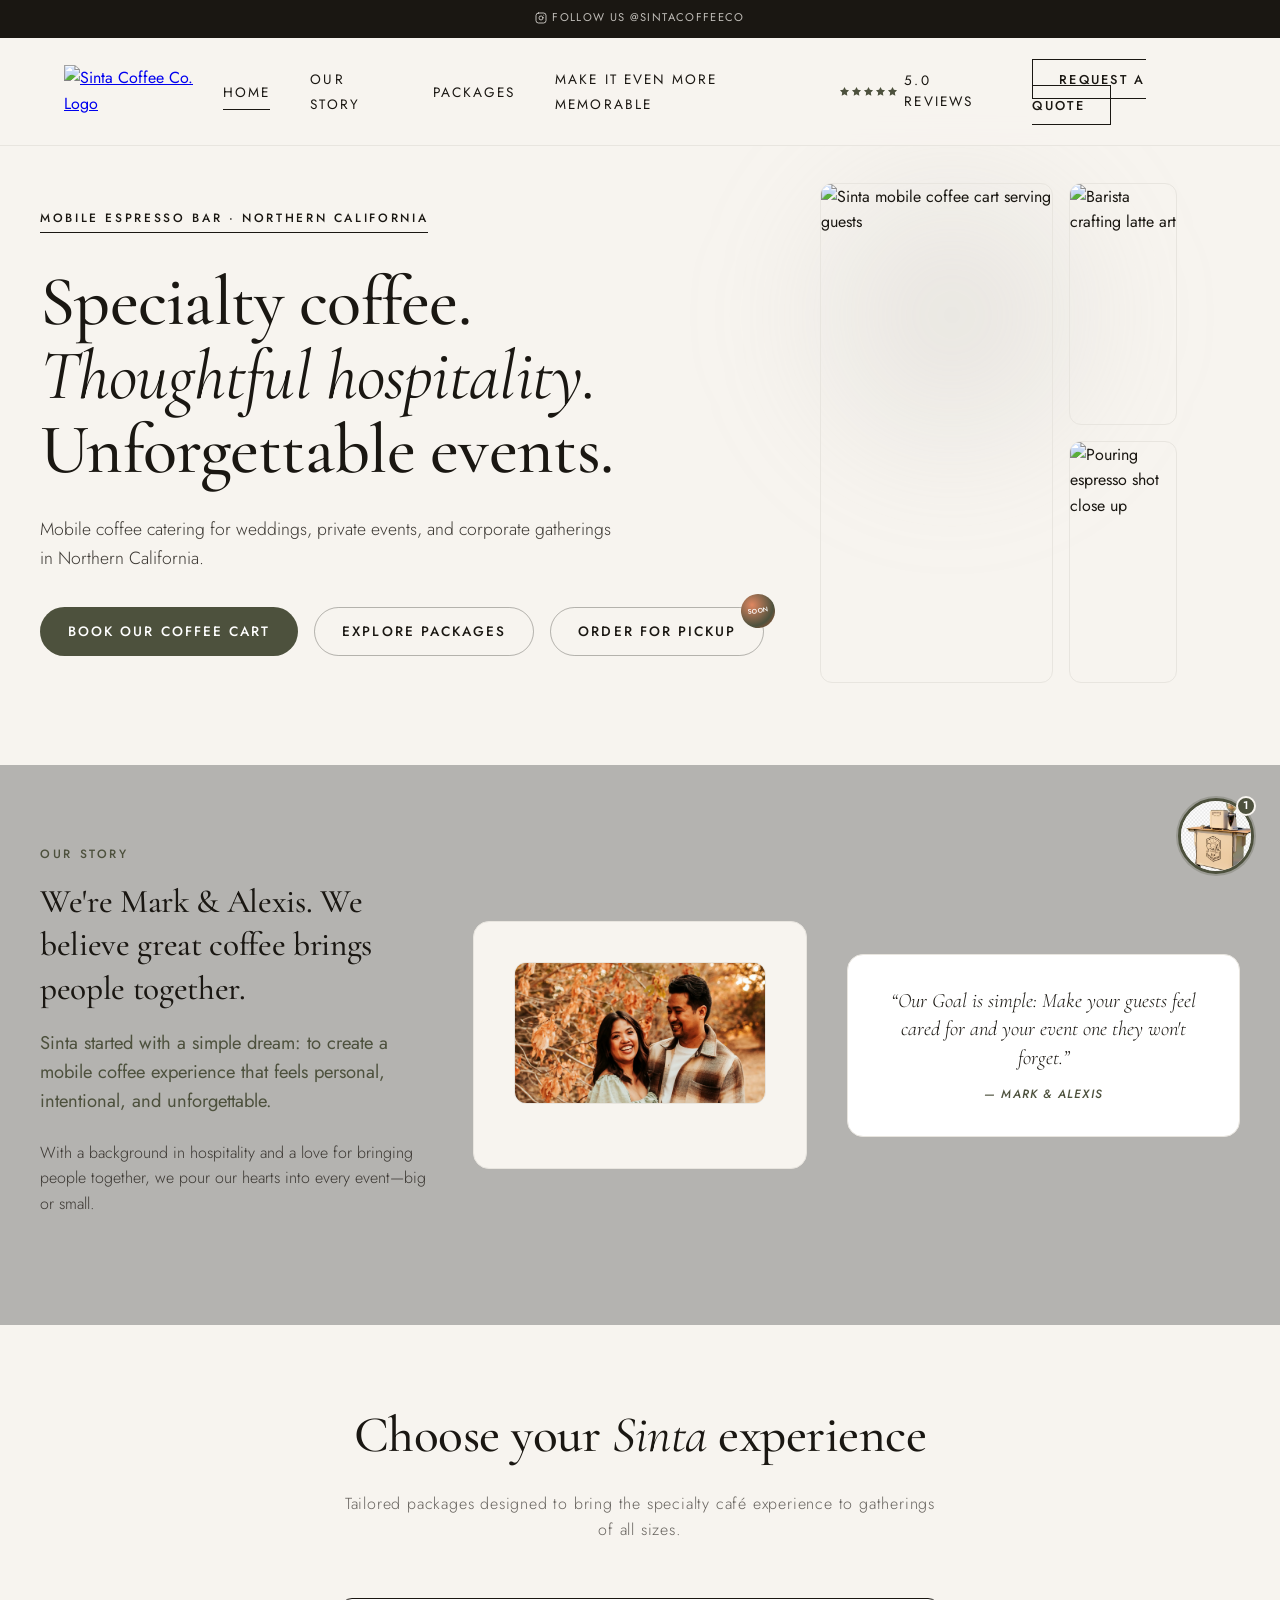
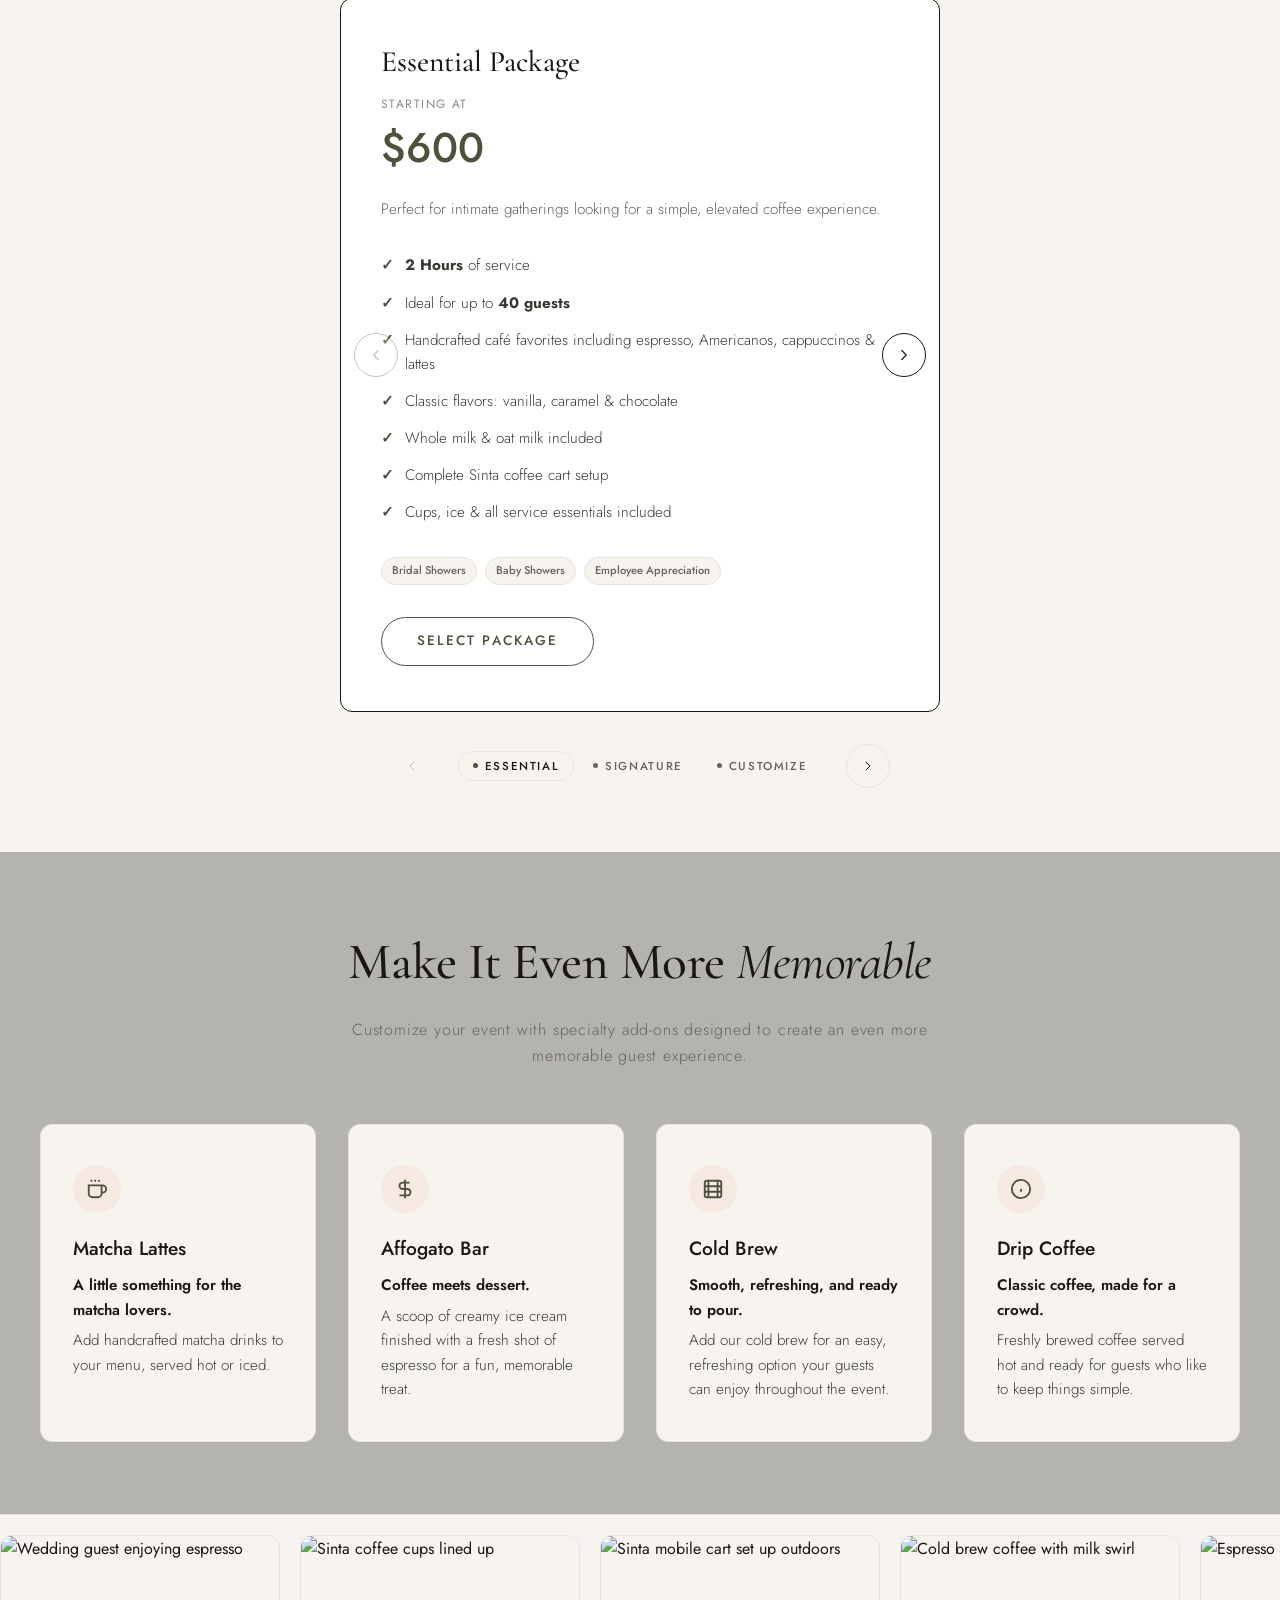
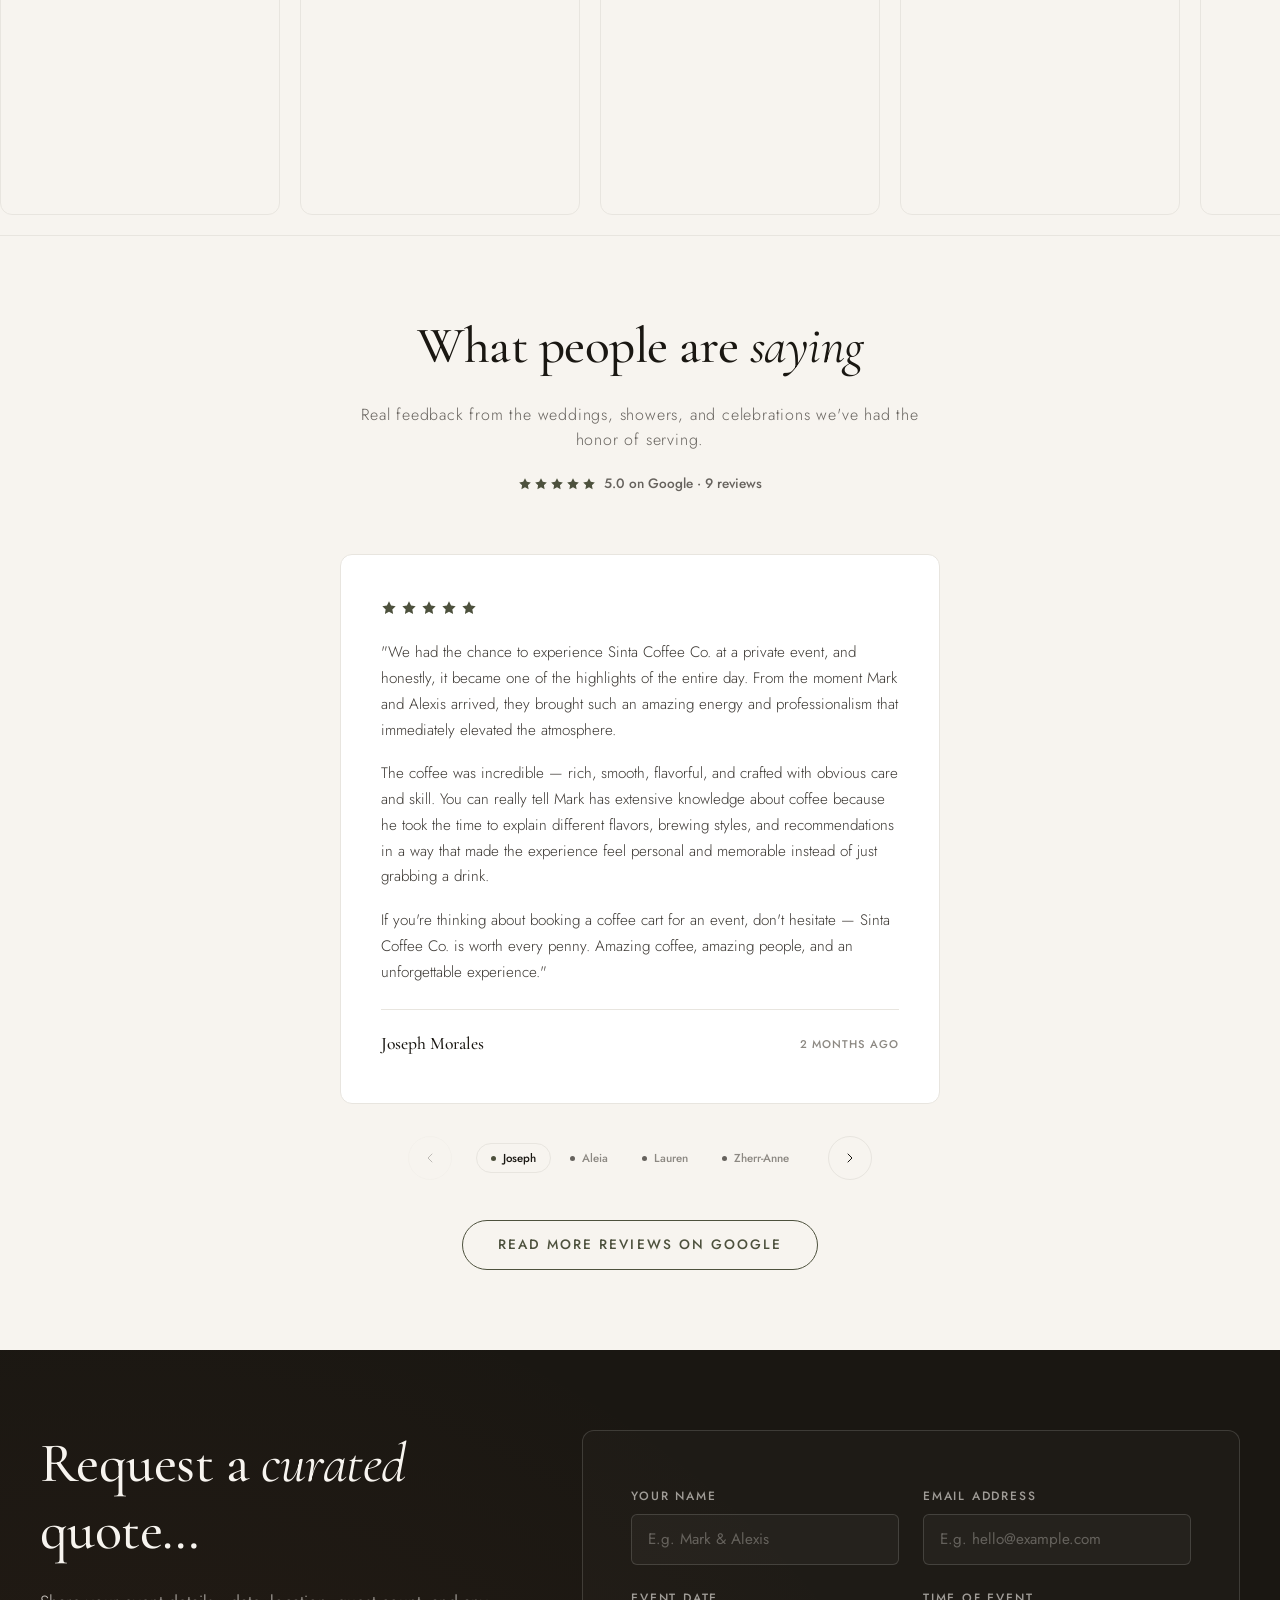
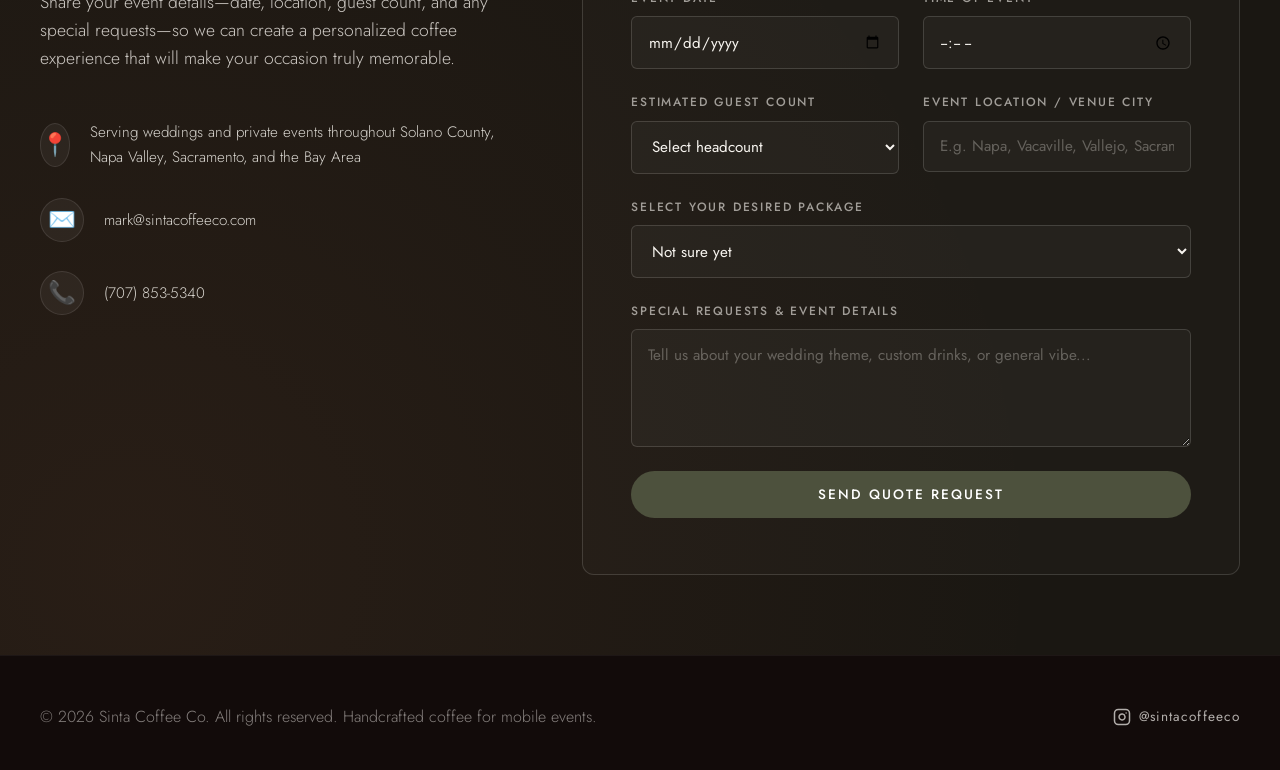
==== commit cb04e5d3: "Revert "Add TikTok link alongside Instagram in header and footer" This reverts commit c738897254e098" ====
--- a/index.html
+++ b/index.html
@@ -69,13 +69,6 @@
             <line x1="17.5" y1="6.5" x2="17.51" y2="6.5"></line>
           </svg>
           Follow us @sintacoffeeco
-        </a>
-        <span class="header-top-bar-divider" aria-hidden="true">&middot;</span>
-        <a href="https://www.tiktok.com/@sintacoffeeco" target="_blank" rel="noopener" class="header-top-bar-link">
-          <svg width="12" height="12" viewBox="0 0 24 24" fill="currentColor" class="header-top-bar-icon">
-            <path d="M16.6 5.82s.51.5 0 0A4.278 4.278 0 0 1 15.54 3h-3.09v12.4a2.592 2.592 0 0 1-2.59 2.5c-1.42 0-2.6-1.16-2.6-2.6c0-1.72 1.66-3.01 3.37-2.48V9.66c-3.45-.46-6.47 2.22-6.47 5.64c0 3.33 2.76 5.7 5.69 5.7c3.14 0 5.69-2.55 5.69-5.7V9.01a7.35 7.35 0 0 0 4.3 1.38V7.3s-1.88.09-3.24-1.48z"/>
-          </svg>
-          TikTok @sintacoffeeco
         </a>
       </div>
       <div class="header-container">
@@ -699,13 +692,6 @@
               </svg>
               <span>@sintacoffeeco</span>
             </a>
-            <a href="https://www.tiktok.com/@sintacoffeeco" target="_blank" rel="noopener" class="social-link"
-              aria-label="Follow us on TikTok">
-              <svg viewBox="0 0 24 24" fill="currentColor" class="tiktok-icon">
-                <path d="M16.6 5.82s.51.5 0 0A4.278 4.278 0 0 1 15.54 3h-3.09v12.4a2.592 2.592 0 0 1-2.59 2.5c-1.42 0-2.6-1.16-2.6-2.6c0-1.72 1.66-3.01 3.37-2.48V9.66c-3.45-.46-6.47 2.22-6.47 5.64c0 3.33 2.76 5.7 5.69 5.7c3.14 0 5.69-2.55 5.69-5.7V9.01a7.35 7.35 0 0 0 4.3 1.38V7.3s-1.88.09-3.24-1.48z"/>
-              </svg>
-              <span>@sintacoffeeco</span>
-            </a>
           </div>
         </div>
       </div>
--- a/style.css
+++ b/style.css
@@ -373,12 +373,6 @@
   stroke-width: 2px;
 }
 
-.header-top-bar-divider {
-  display: inline-block;
-  margin: 0 10px;
-  color: rgba(247, 244, 239, 0.35);
-}
-
 /* --- Header & Navigation --- */
 .main-header {
   position: fixed;
@@ -1689,7 +1683,6 @@
 
 .social-links {
   display: flex;
-  gap: 1.5rem;
 }
 
 .social-link {
@@ -1707,8 +1700,7 @@
   color: var(--primary-accent);
 }
 
-.insta-icon,
-.tiktok-icon {
+.insta-icon {
   width: 18px;
   height: 18px;
 }
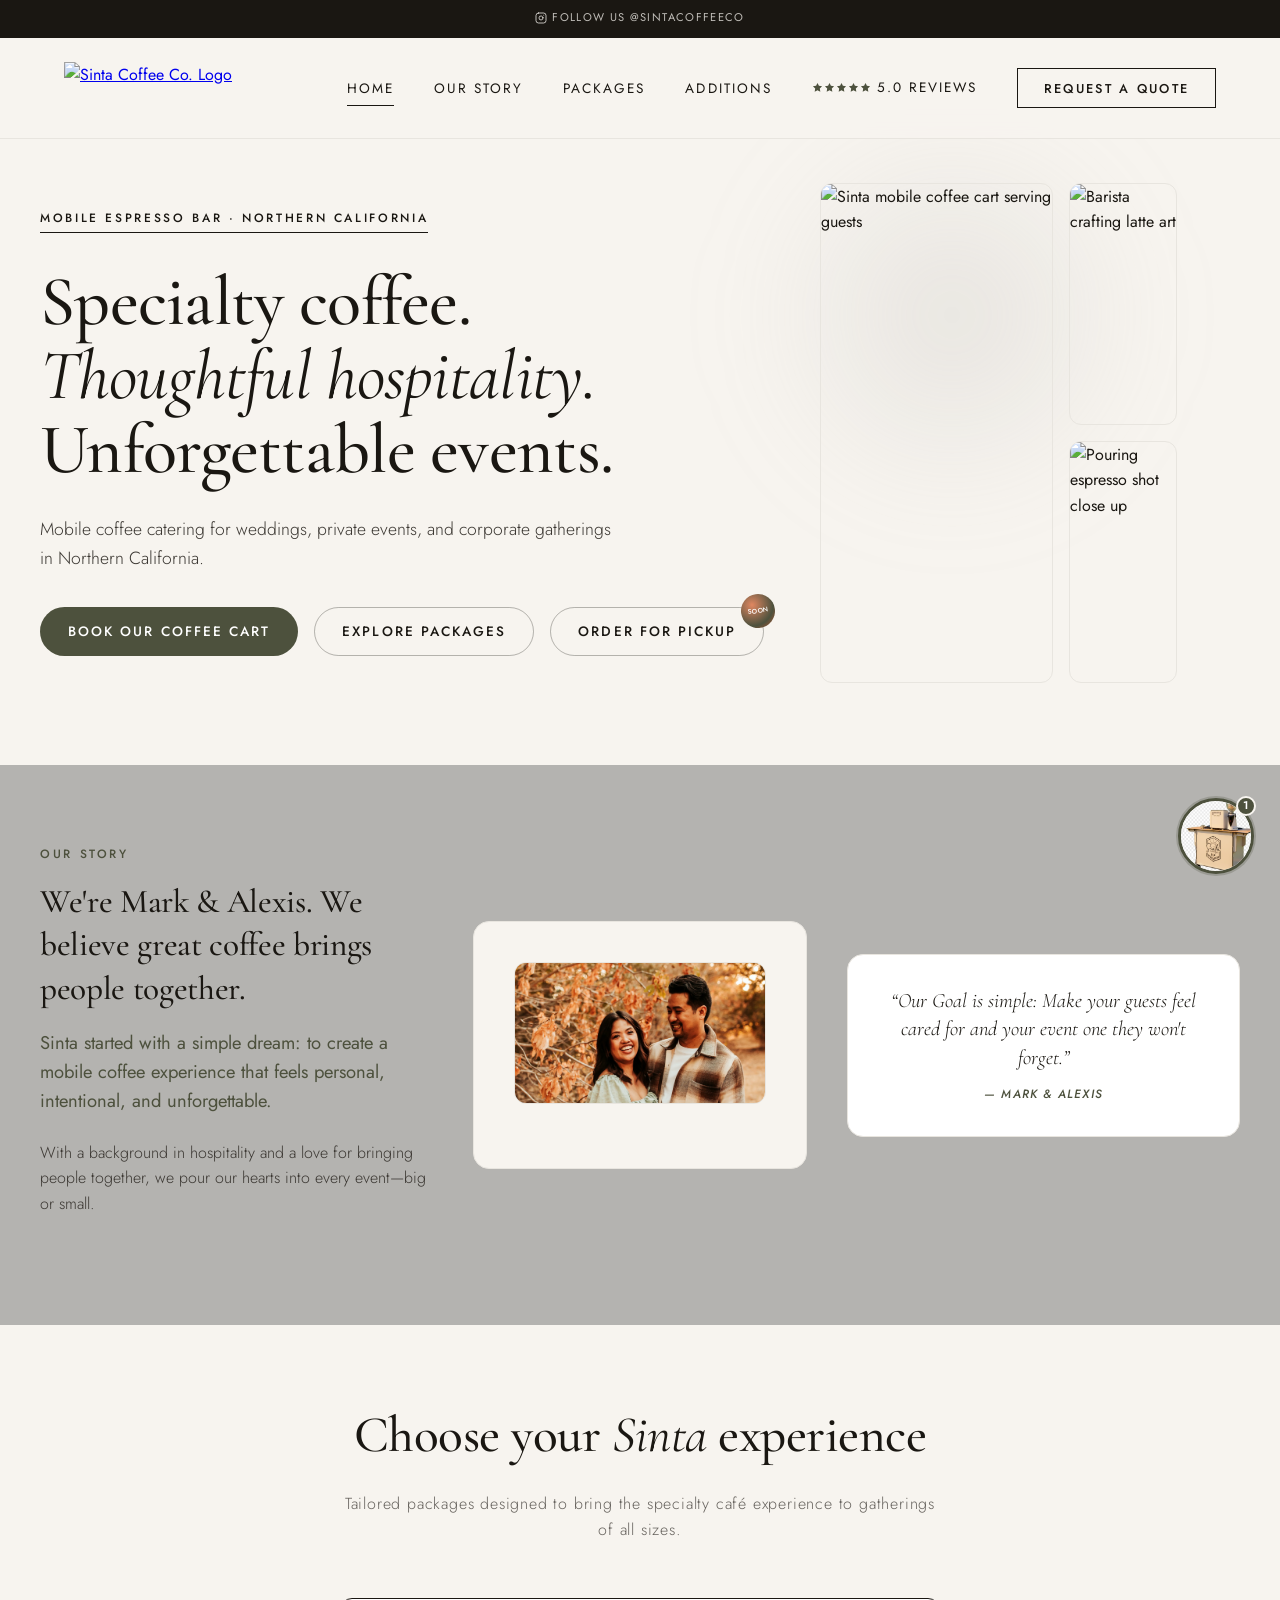
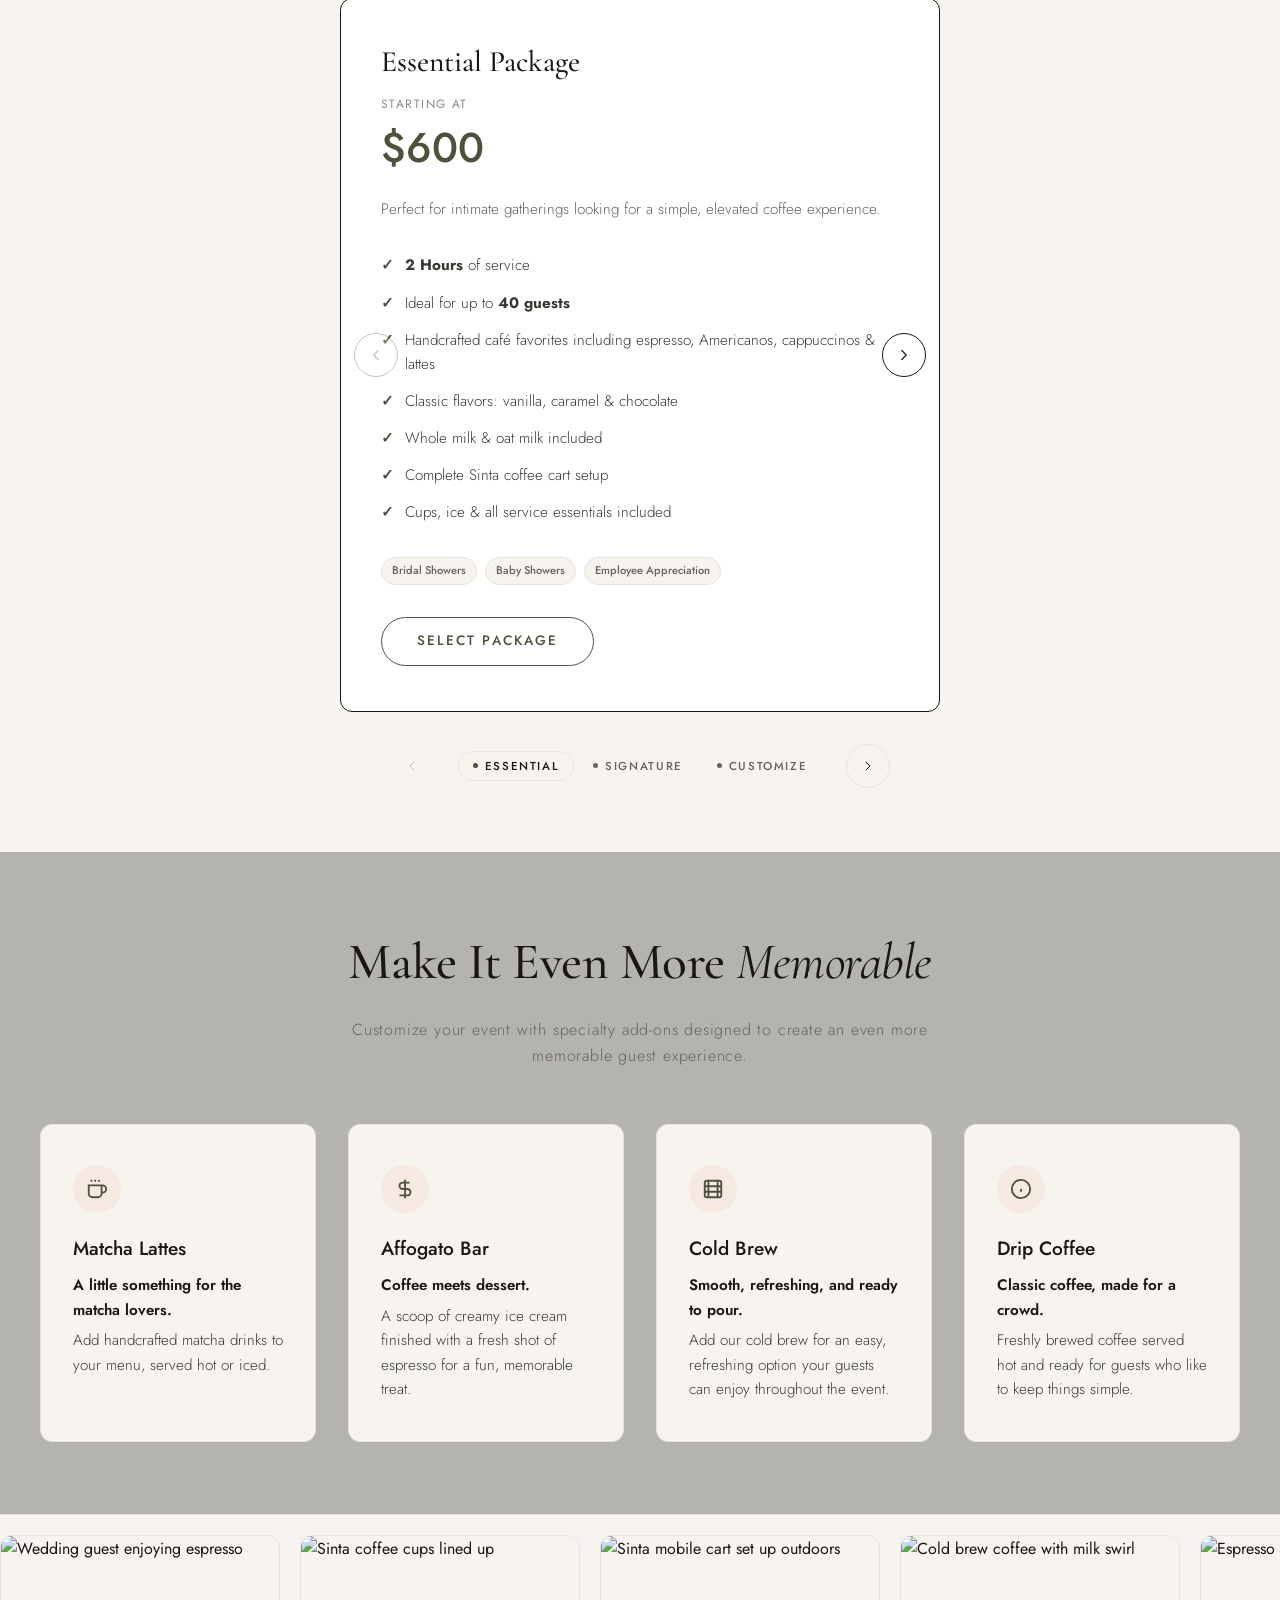
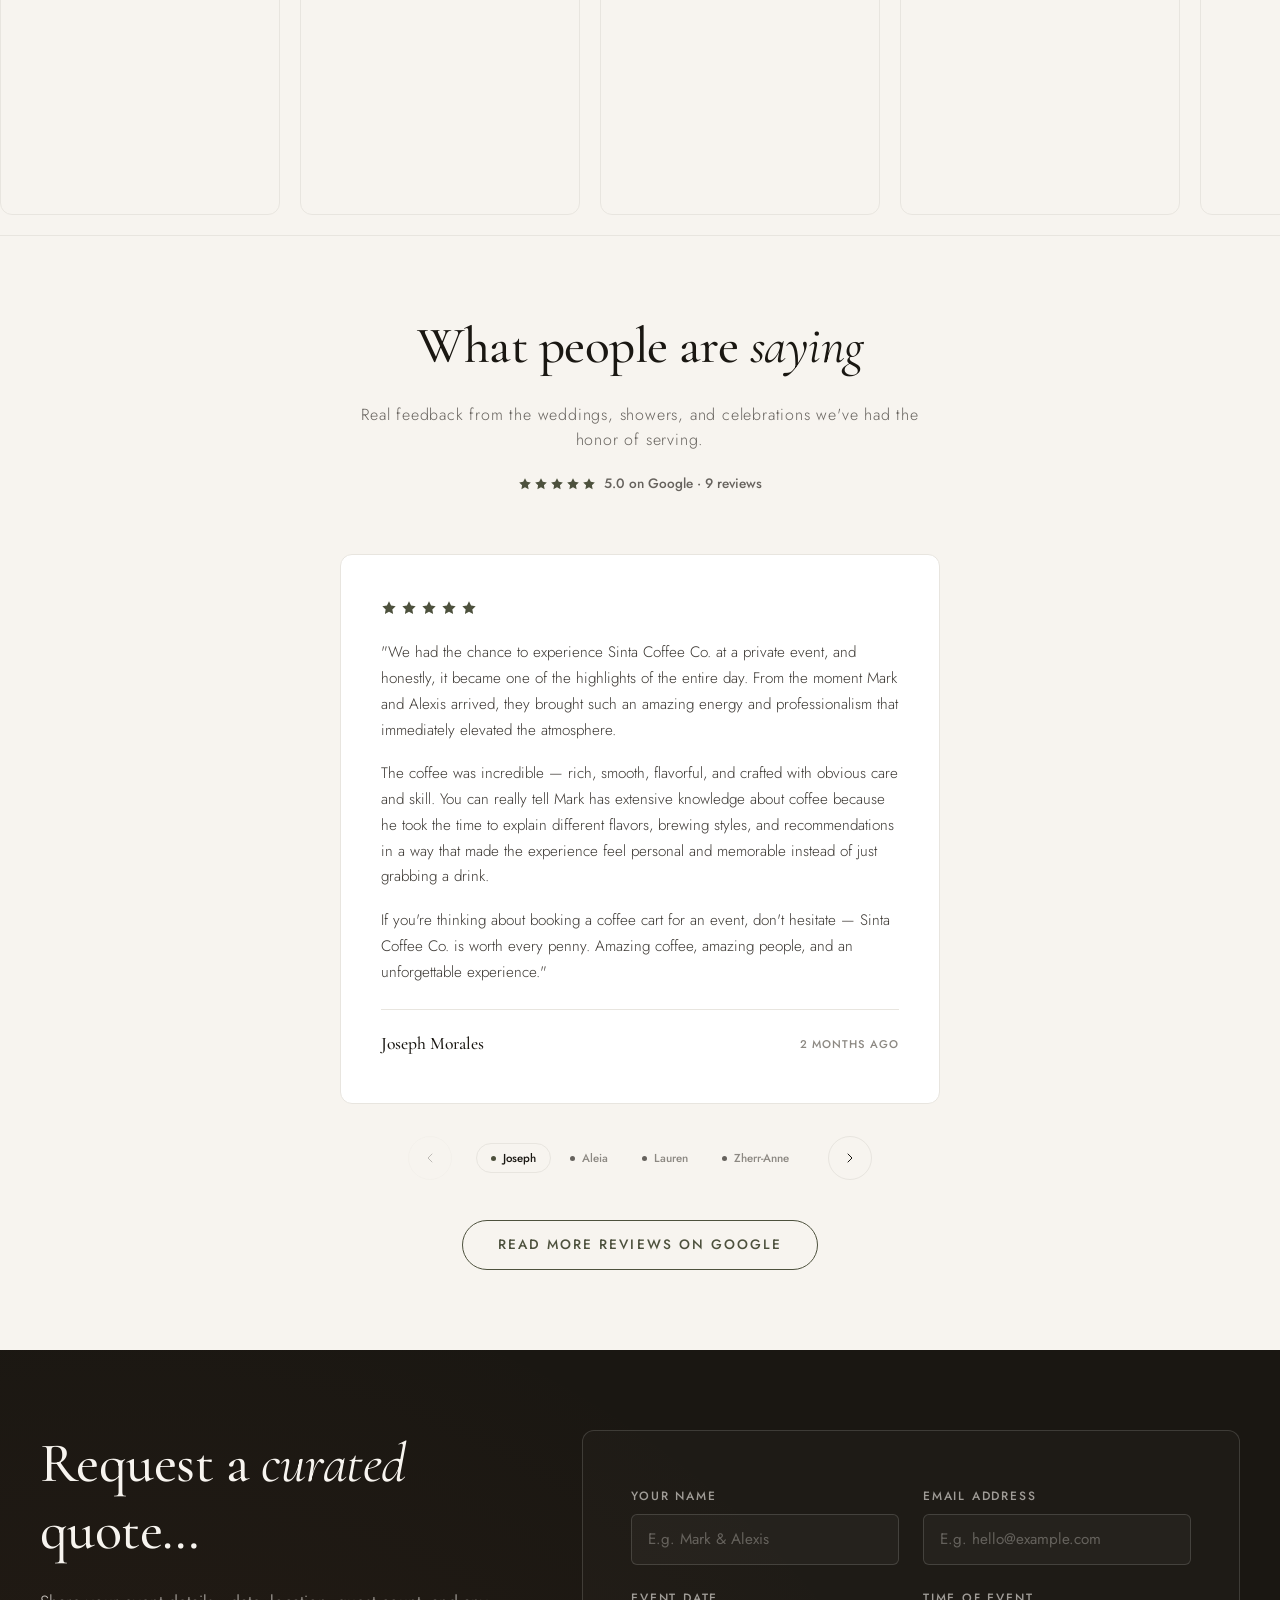
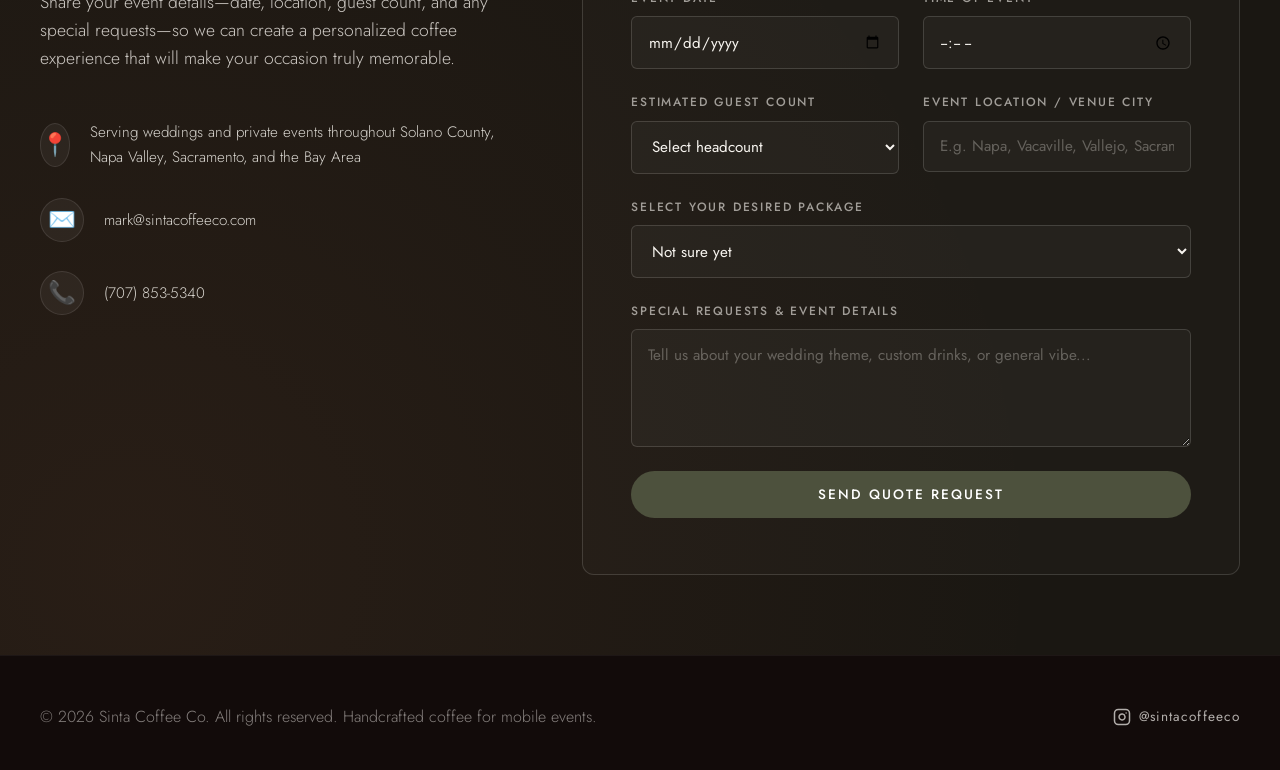
==== commit 2ab12edc: "Rename nav link from "Make It Even More Memorable" to "Additions" Co-Authored-By: Claude Sonnet 5 <n" ====
--- a/index.html
+++ b/index.html
@@ -87,7 +87,7 @@
             <li><a href="#" class="nav-link active">Home</a></li>
             <li><a href="#about" class="nav-link">Our Story</a></li>
             <li><a href="#packages" class="nav-link">Packages</a></li>
-            <li><a href="#enhancements" class="nav-link">Make It Even More Memorable</a></li>
+            <li><a href="#enhancements" class="nav-link">Additions</a></li>
             <li>
               <a href="#reviews" class="nav-link chip-link">
                 <span class="chip-stars" aria-hidden="true">
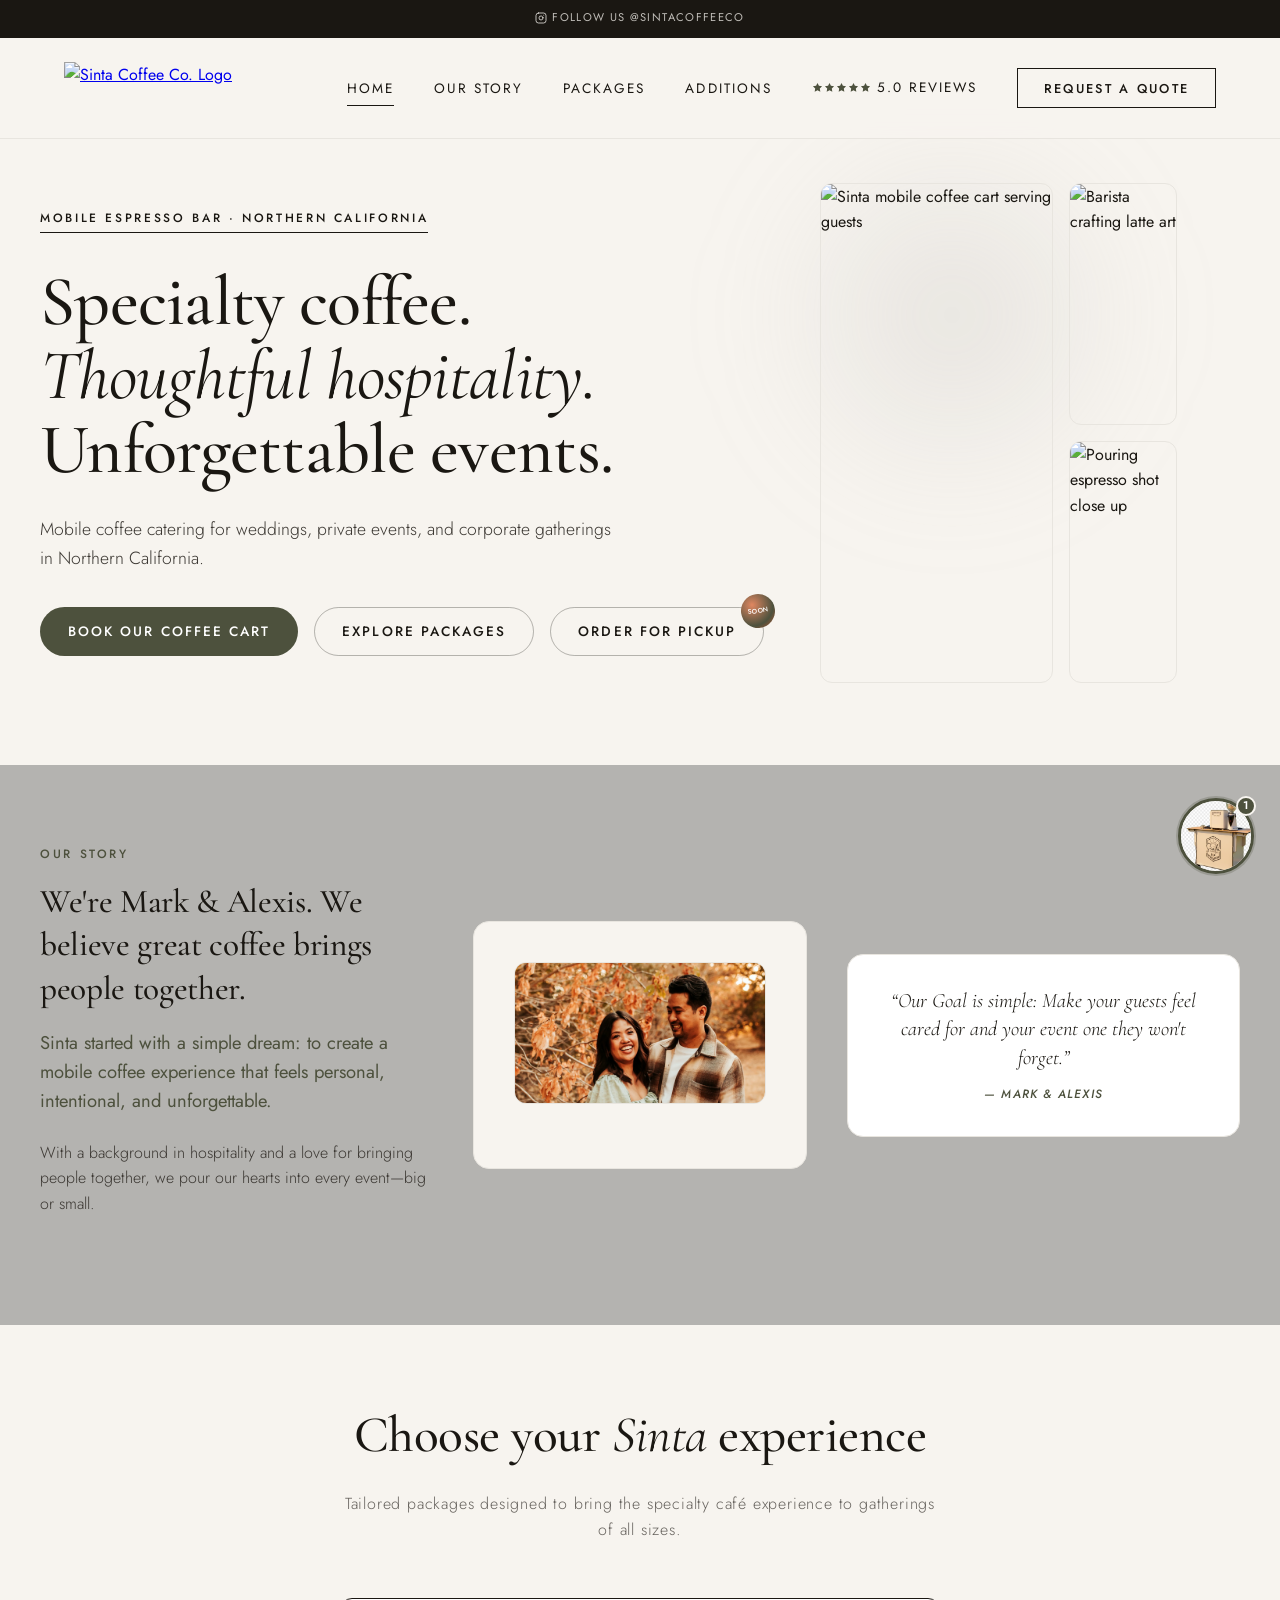
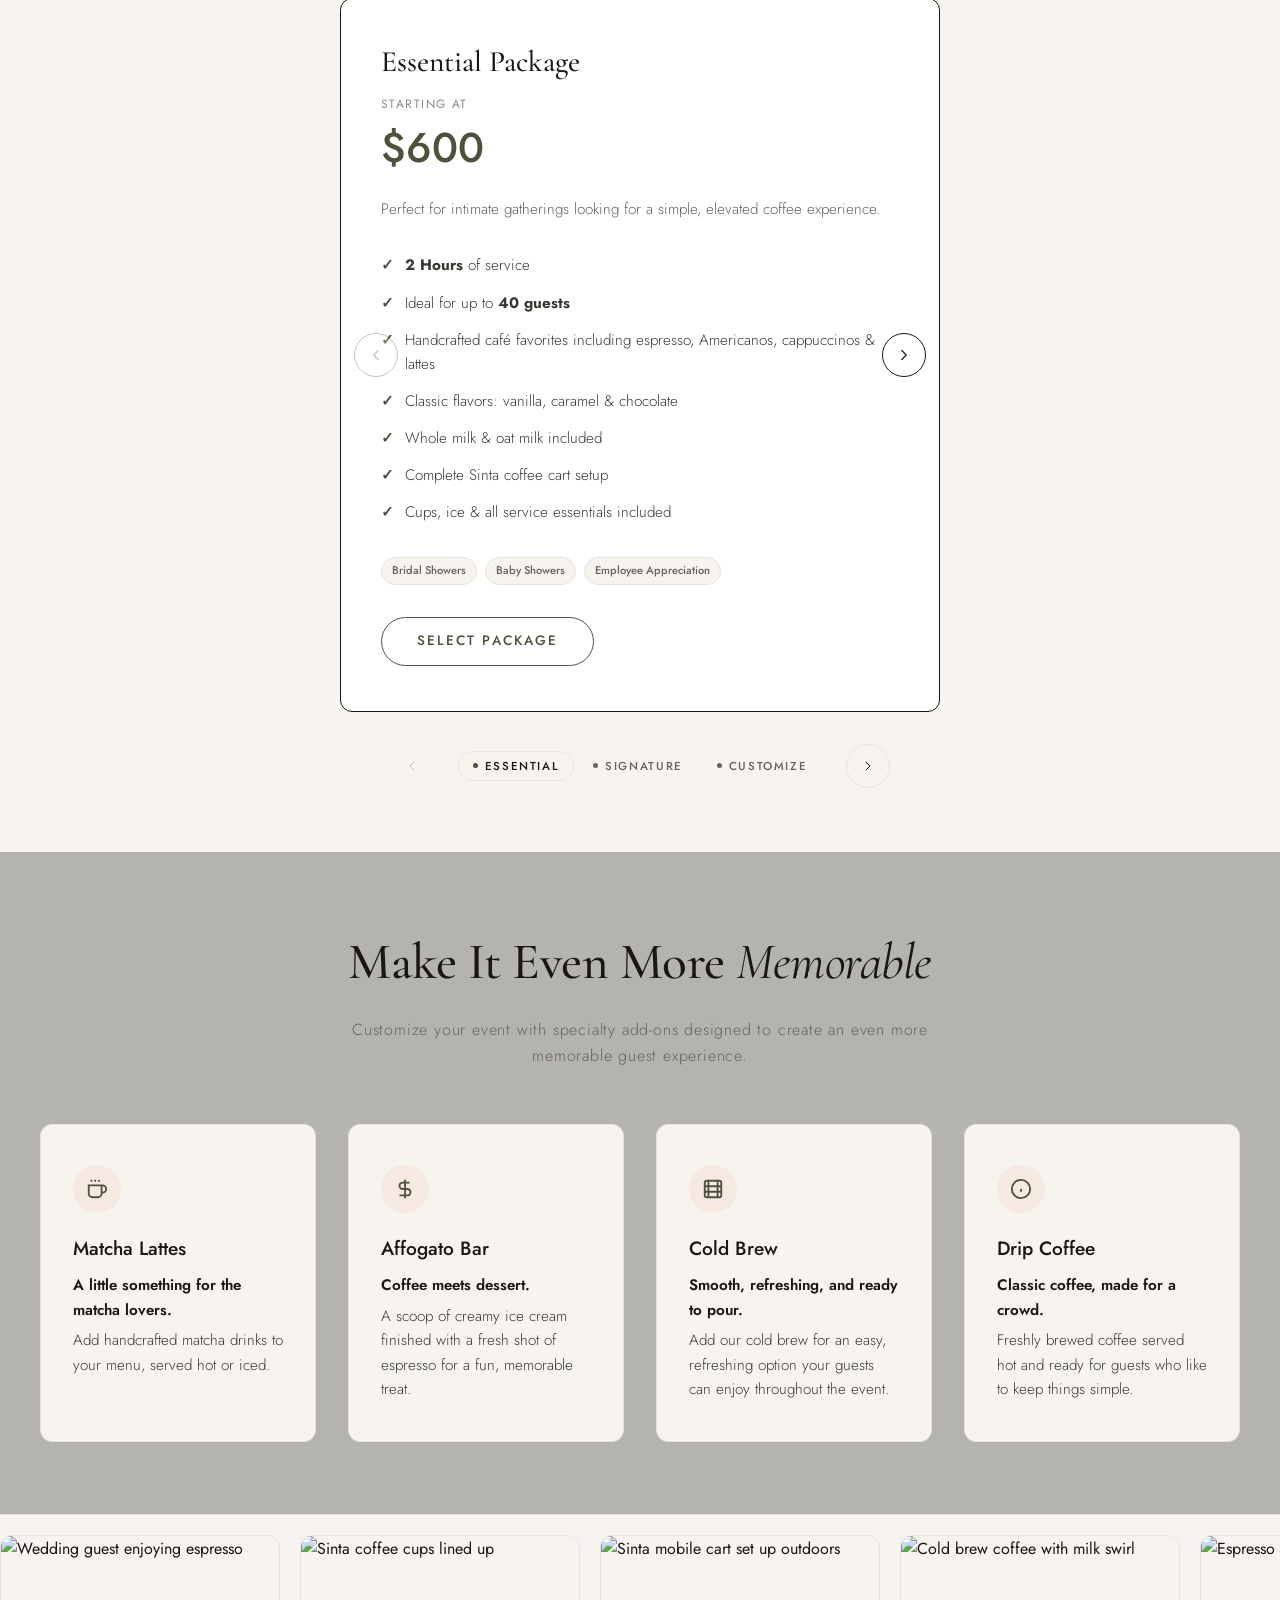
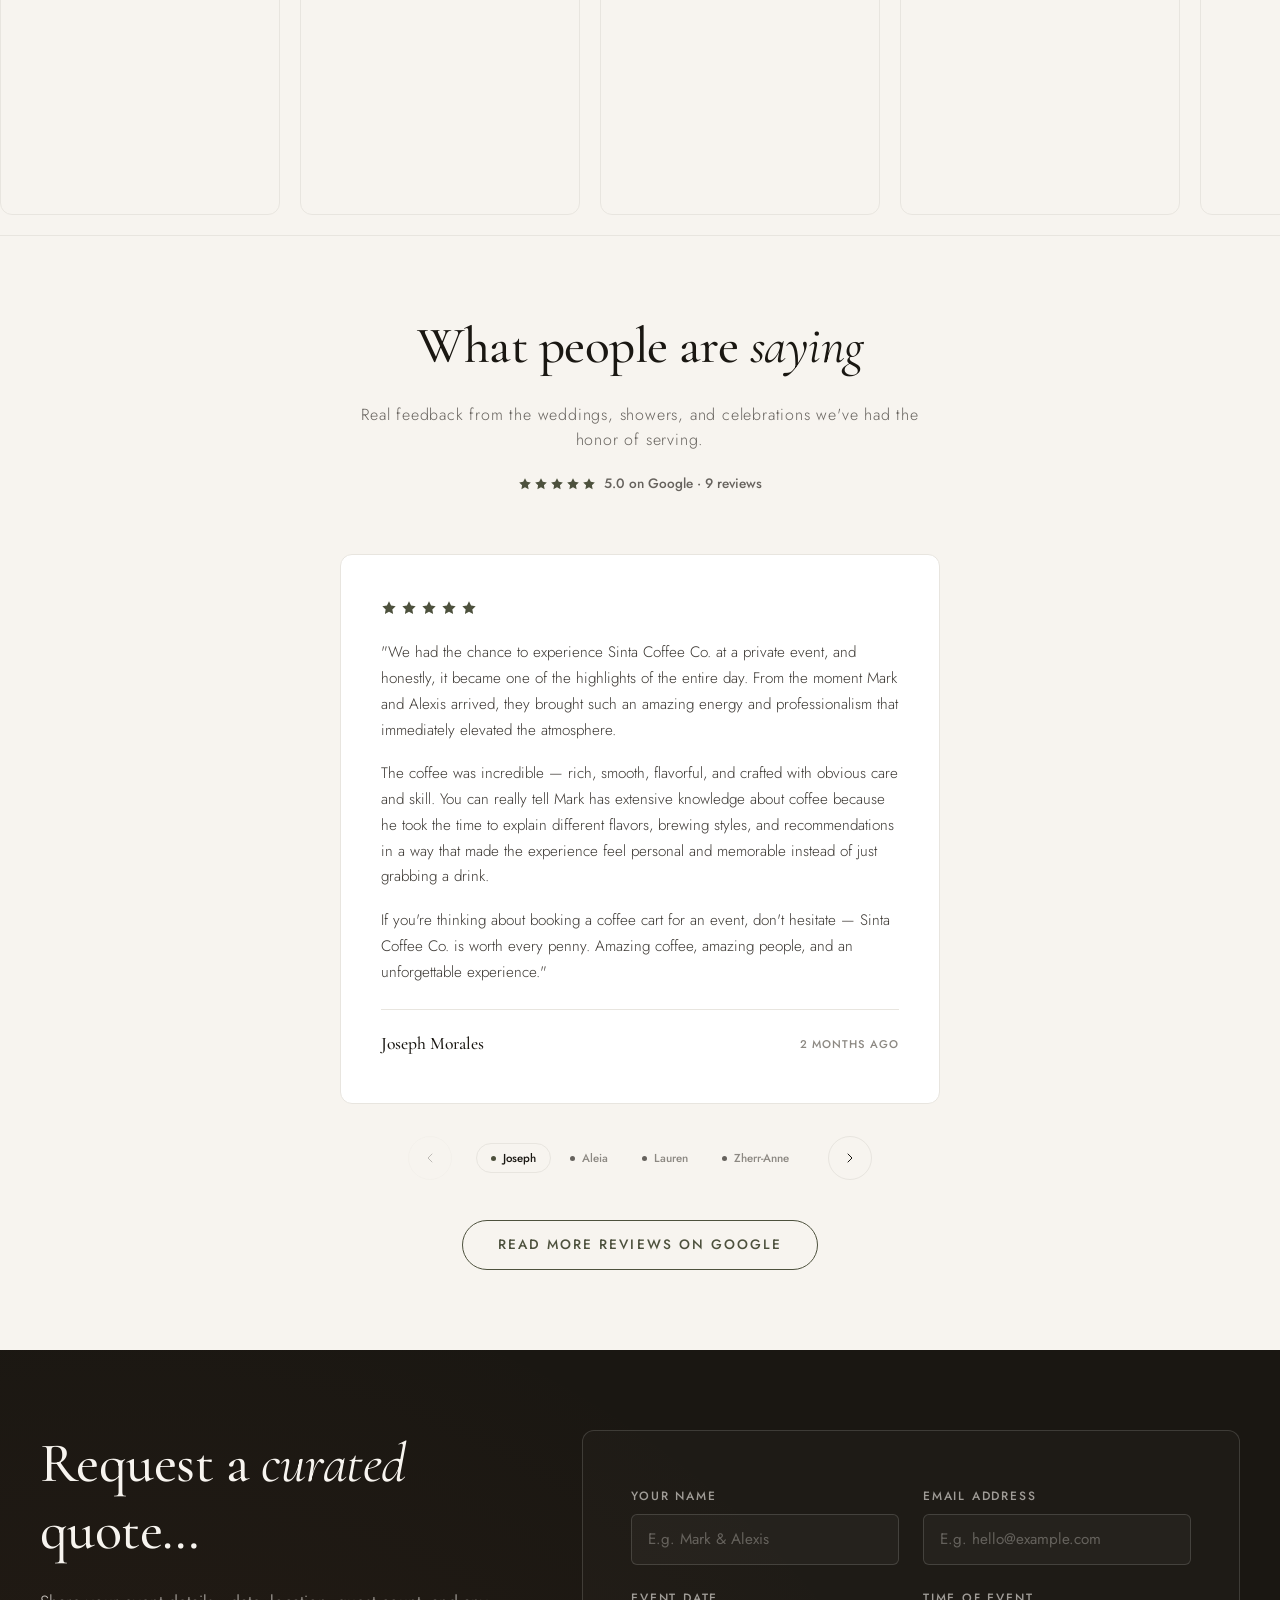
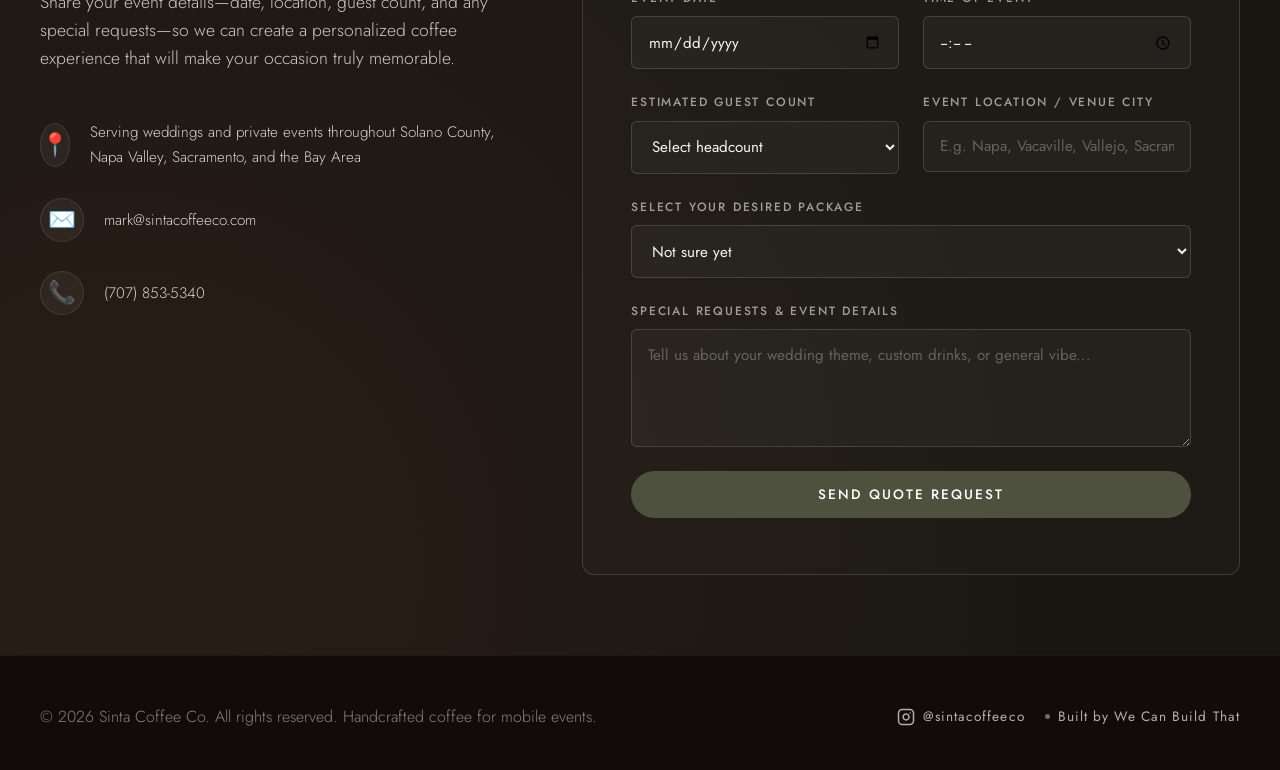
==== commit fb35f3c1: "Add "Built by We Can Build That" credit link to footer Sits alongside the Instagram link in the foot" ====
--- a/index.html
+++ b/index.html
@@ -692,6 +692,10 @@
               </svg>
               <span>@sintacoffeeco</span>
             </a>
+            <a href="https://wecanbuildthat.org" target="_blank" rel="noopener" class="social-link credit-link">
+              <span class="credit-dot" aria-hidden="true"></span>
+              <span>Built by We Can Build That</span>
+            </a>
           </div>
         </div>
       </div>
--- a/style.css
+++ b/style.css
@@ -1683,6 +1683,17 @@
 
 .social-links {
   display: flex;
+  align-items: center;
+  gap: 1.25rem;
+}
+
+.credit-dot {
+  width: 5px;
+  height: 5px;
+  border-radius: 50%;
+  background: currentColor;
+  opacity: 0.6;
+  flex: none;
 }
 
 .social-link {
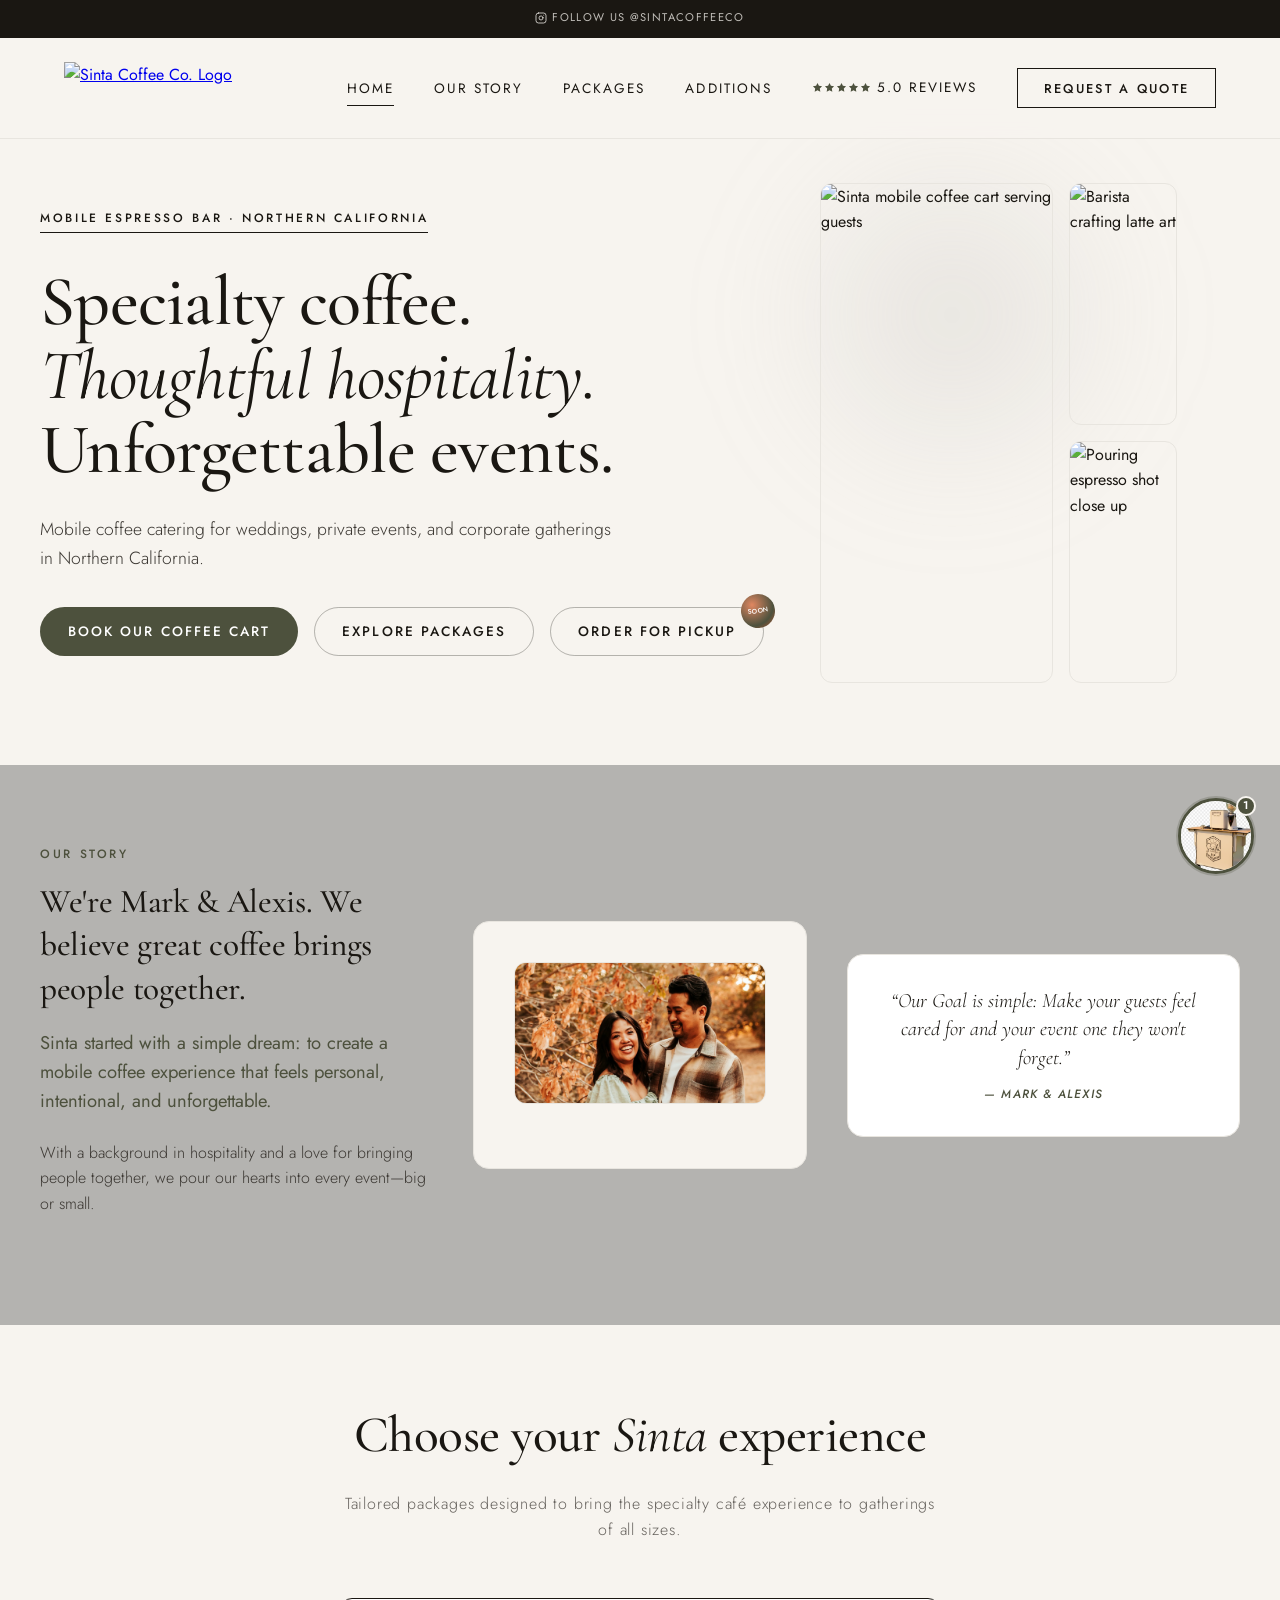
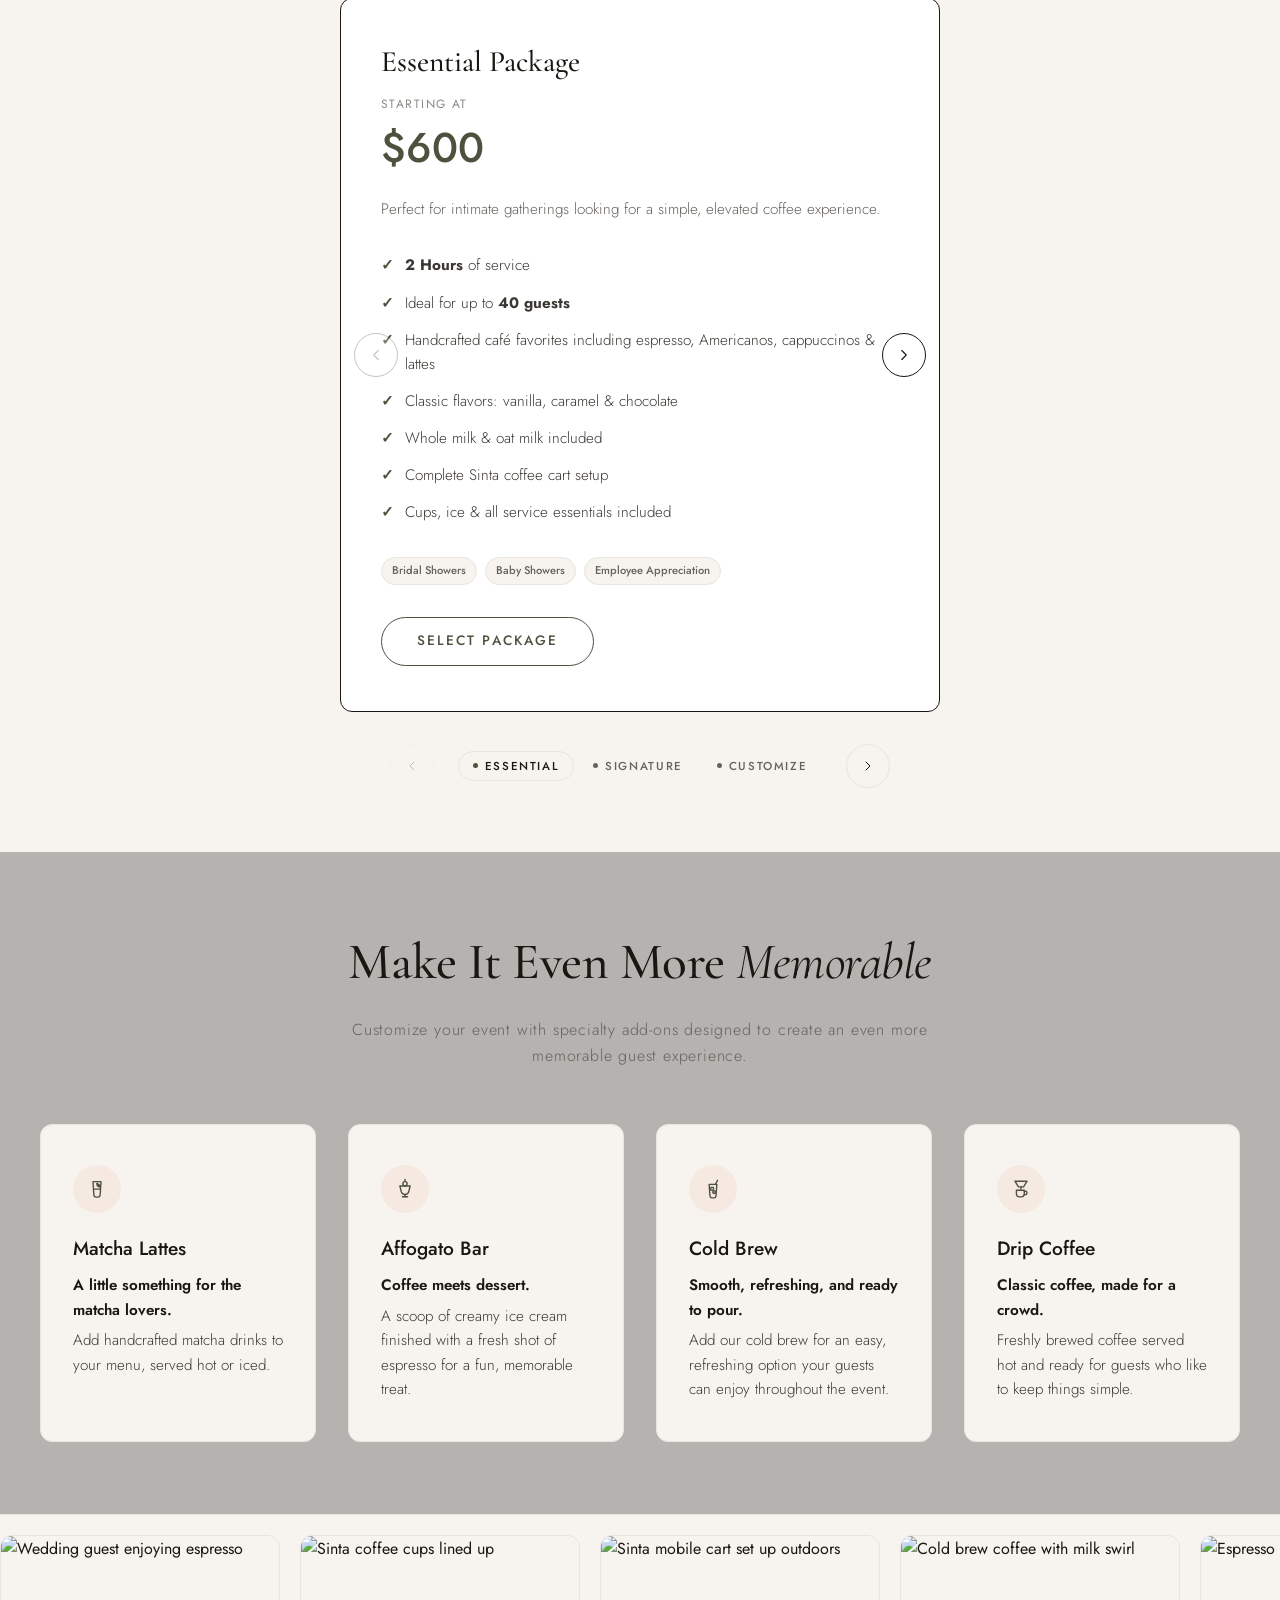
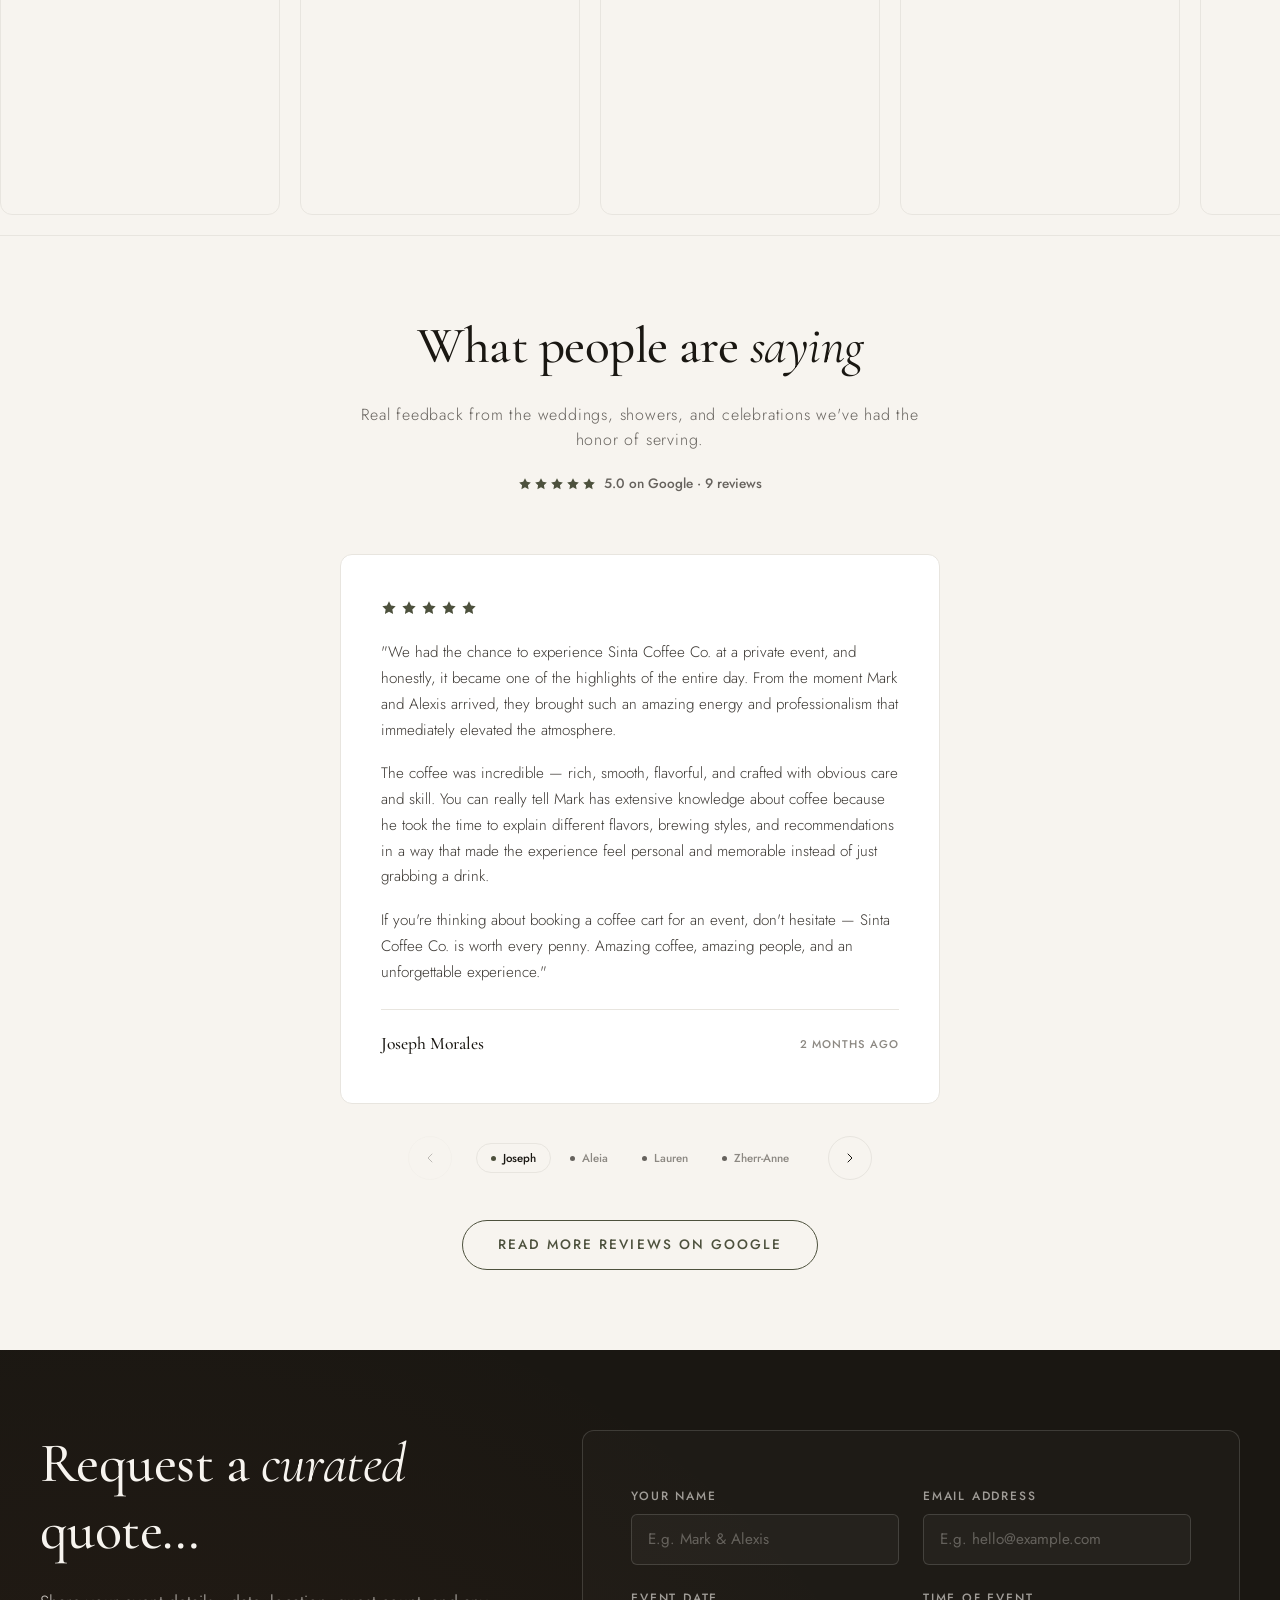
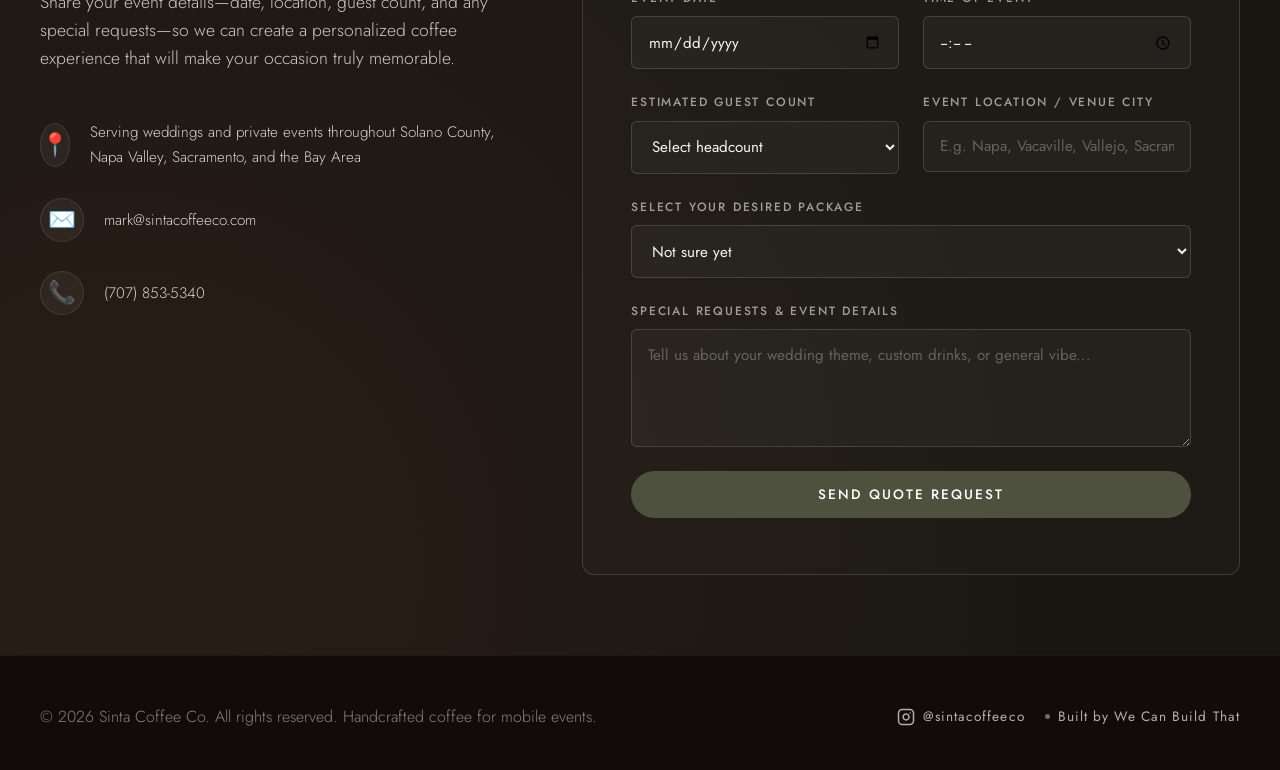
==== commit 2e90574e: "Replace enhancement card icons with drink-accurate glassware set The four icons in Make It Even More" ====
--- a/index.html
+++ b/index.html
@@ -339,11 +339,11 @@
           <div class="enhancements-grid">
             <div class="enhancement-card">
               <div class="card-icon">
-                <svg viewBox="0 0 24 24" fill="none" stroke="currentColor" stroke-width="2">
-                  <path d="M17 8h1a4 4 0 1 1 0 8h-1M3 8h14v9a4 4 0 0 1-4 4H7a4 4 0 0 1-4-4Z" />
-                  <line x1="6" y1="2" x2="6" y2="4" />
-                  <line x1="10" y1="2" x2="10" y2="4" />
-                  <line x1="14" y1="2" x2="14" y2="4" />
+                <svg viewBox="0 0 24 24" fill="none" stroke="currentColor" stroke-width="1.5" stroke-linecap="round" stroke-linejoin="round" aria-hidden="true">
+                  <path d="M7.6 4h8.8l-1 14.6a2.4 2.4 0 0 1-2.4 2.2h-2a2.4 2.4 0 0 1-2.4-2.2z" />
+                  <path d="M8.3 12.2h7.4" />
+                  <path d="M12 6c2 .6 3 2 2.8 3.7-1.9.1-3-1.2-2.8-3.7z" />
+                  <path d="M12 6l2.8 3.7" />
                 </svg>
               </div>
               <h3>Matcha Lattes</h3>
@@ -353,8 +353,12 @@
 
             <div class="enhancement-card">
               <div class="card-icon">
-                <svg viewBox="0 0 24 24" fill="none" stroke="currentColor" stroke-width="2">
-                  <path d="M12 2v20M17 5H9.5a3.5 3.5 0 0 0 0 7h5a3.5 3.5 0 0 1 0 7H6" />
+                <svg viewBox="0 0 24 24" fill="none" stroke="currentColor" stroke-width="1.5" stroke-linecap="round" stroke-linejoin="round" aria-hidden="true">
+                  <path d="M6.4 8.7h11.2l-1.5 6.1a4.2 4.2 0 0 1-4.1 3.2 4.2 4.2 0 0 1-4.1-3.2z" />
+                  <path d="M12 18v2.5" />
+                  <path d="M9.2 20.5h5.6" />
+                  <circle cx="12" cy="6.3" r="2.3" />
+                  <path d="M12 1.7v1.7" />
                 </svg>
               </div>
               <h3>Affogato Bar</h3>
@@ -364,9 +368,11 @@
 
             <div class="enhancement-card">
               <div class="card-icon">
-                <svg viewBox="0 0 24 24" fill="none" stroke="currentColor" stroke-width="2">
-                  <rect x="3" y="3" width="18" height="18" rx="2" />
-                  <path d="M7 3v18M17 3v18M3 9h18M3 15h18" />
+                <svg viewBox="0 0 24 24" fill="none" stroke="currentColor" stroke-width="1.5" stroke-linecap="round" stroke-linejoin="round" aria-hidden="true">
+                  <path d="M7.8 7h8.4l-.9 12.6a2.3 2.3 0 0 1-2.3 2.1h-2a2.3 2.3 0 0 1-2.3-2.1z" />
+                  <path d="M14.6 7 17 2.5" />
+                  <rect x="9.5" y="10.2" width="3" height="3" rx=".5" />
+                  <rect x="11.9" y="14" width="2.7" height="2.7" rx=".5" />
                 </svg>
               </div>
               <h3>Cold Brew</h3>
@@ -376,8 +382,11 @@
 
             <div class="enhancement-card">
               <div class="card-icon">
-                <svg viewBox="0 0 24 24" fill="none" stroke="currentColor" stroke-width="2">
-                  <path d="M12 2C6.5 2 2 6.5 2 12s4.5 10 10 10 10-4.5 10-10S17.5 2 12 2Zm0 13v-3m0-4h.01" />
+                <svg viewBox="0 0 24 24" fill="none" stroke="currentColor" stroke-width="1.5" stroke-linecap="round" stroke-linejoin="round" aria-hidden="true">
+                  <path d="M5.4 3.5h13.2l-3.8 6.2H9.2z" />
+                  <path d="M12 9.7v2.2" />
+                  <path d="M7 13.4h8.6v3.8a3.4 3.4 0 0 1-3.4 3.4h-1.8a3.4 3.4 0 0 1-3.4-3.4z" />
+                  <path d="M15.6 14.4h1.1a1.9 1.9 0 0 1 0 3.8h-1.1" />
                 </svg>
               </div>
               <h3>Drip Coffee</h3>
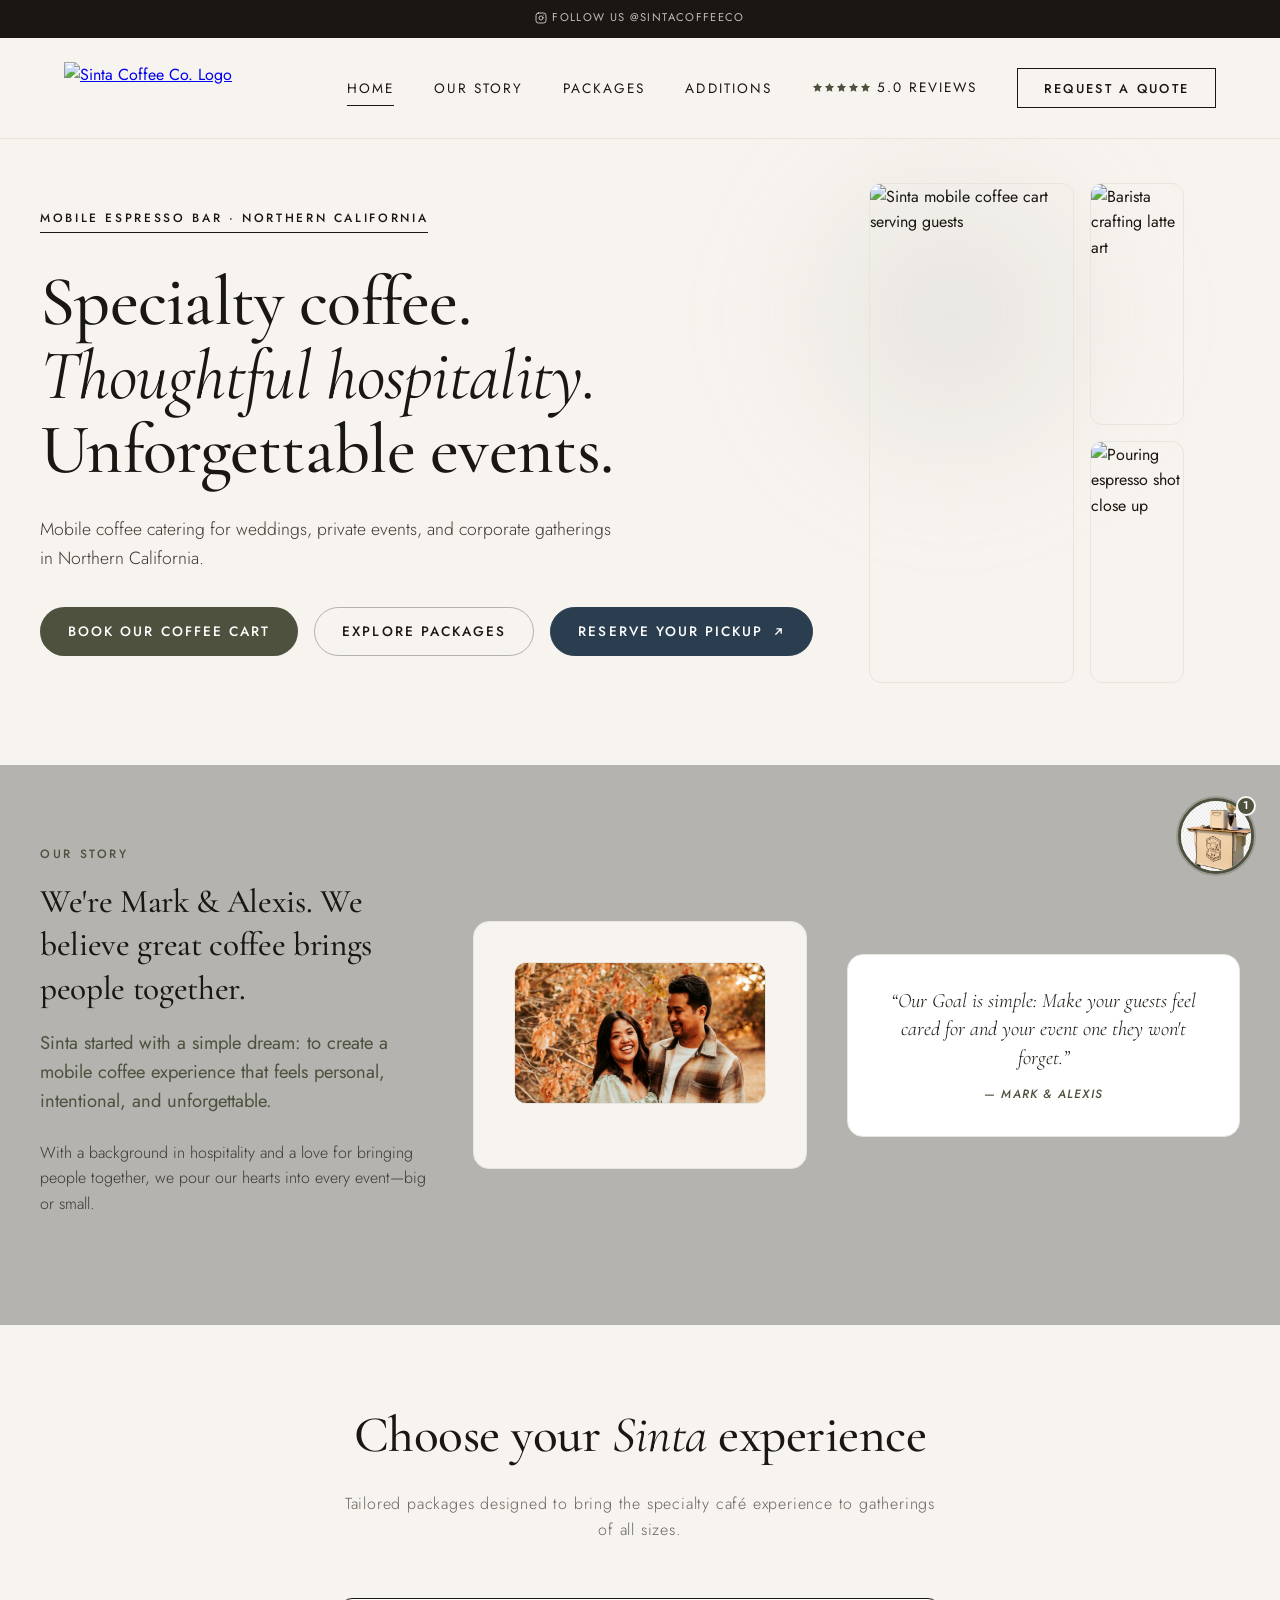
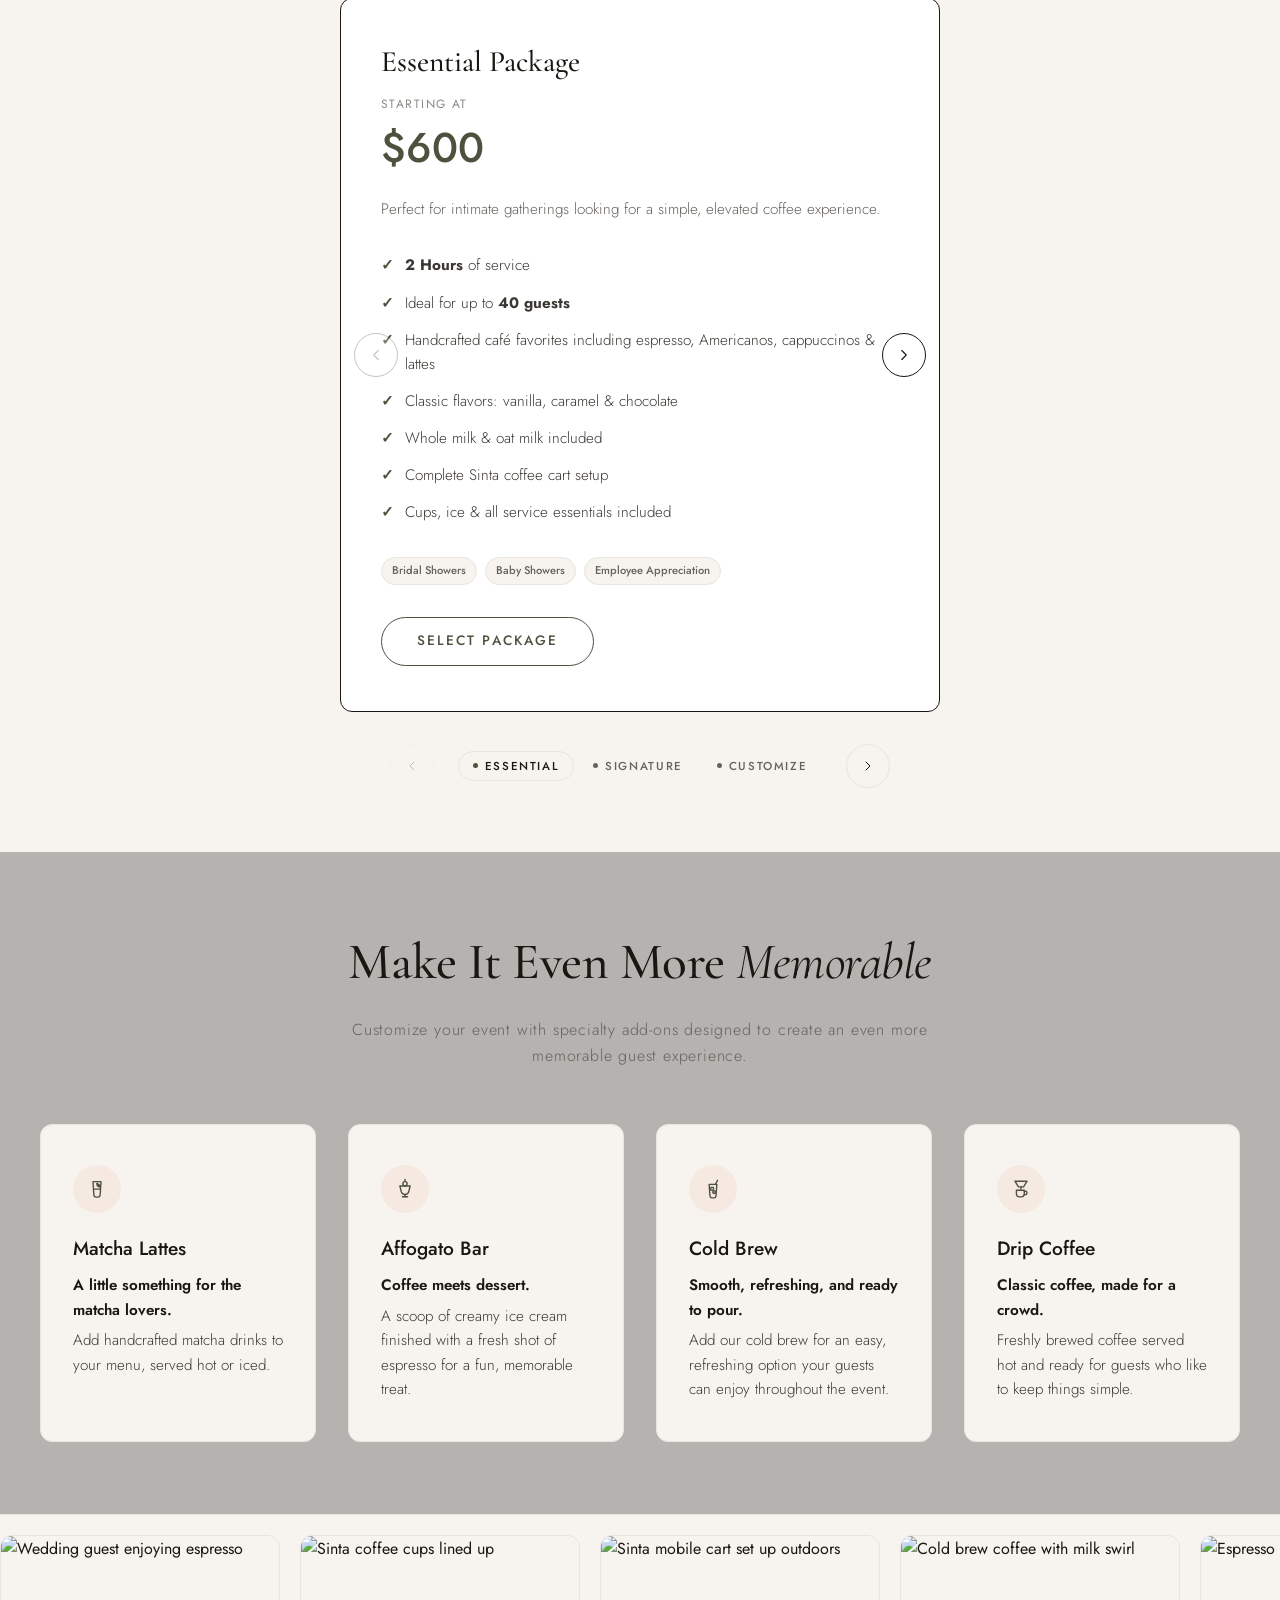
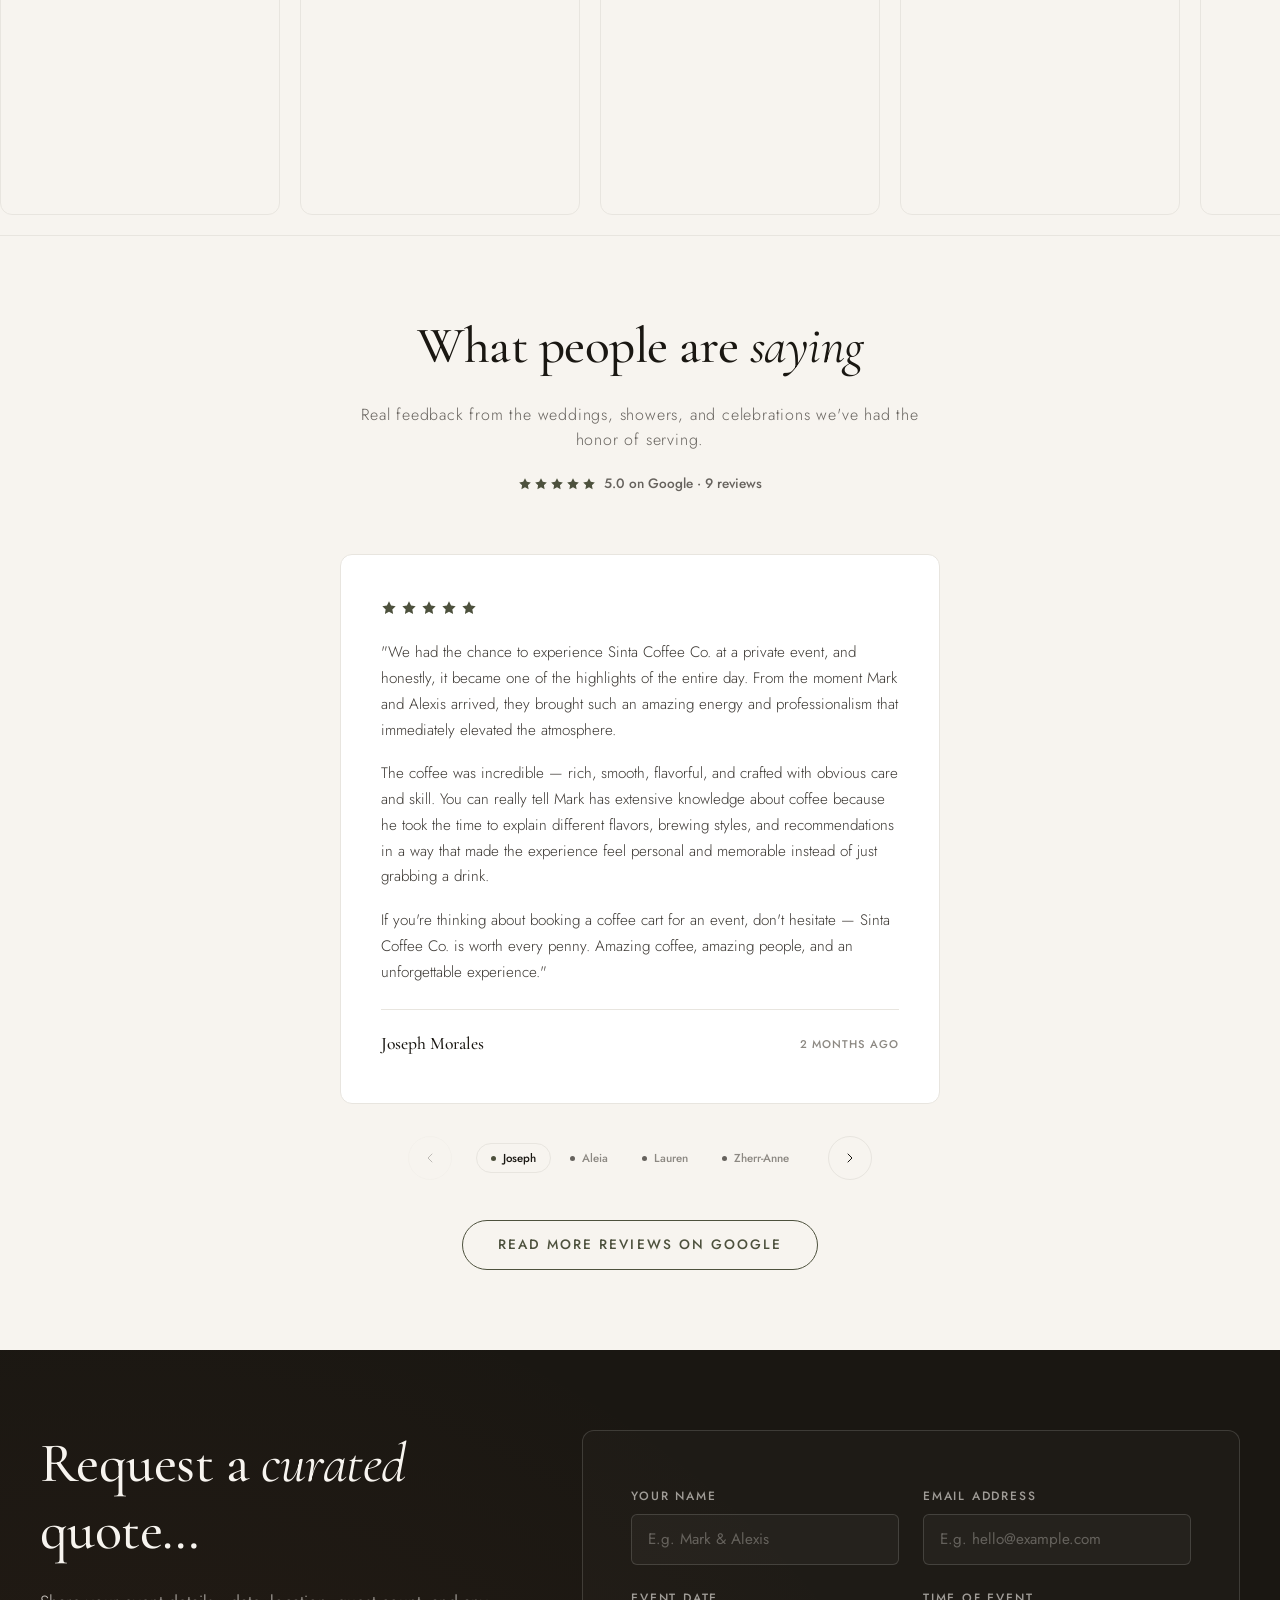
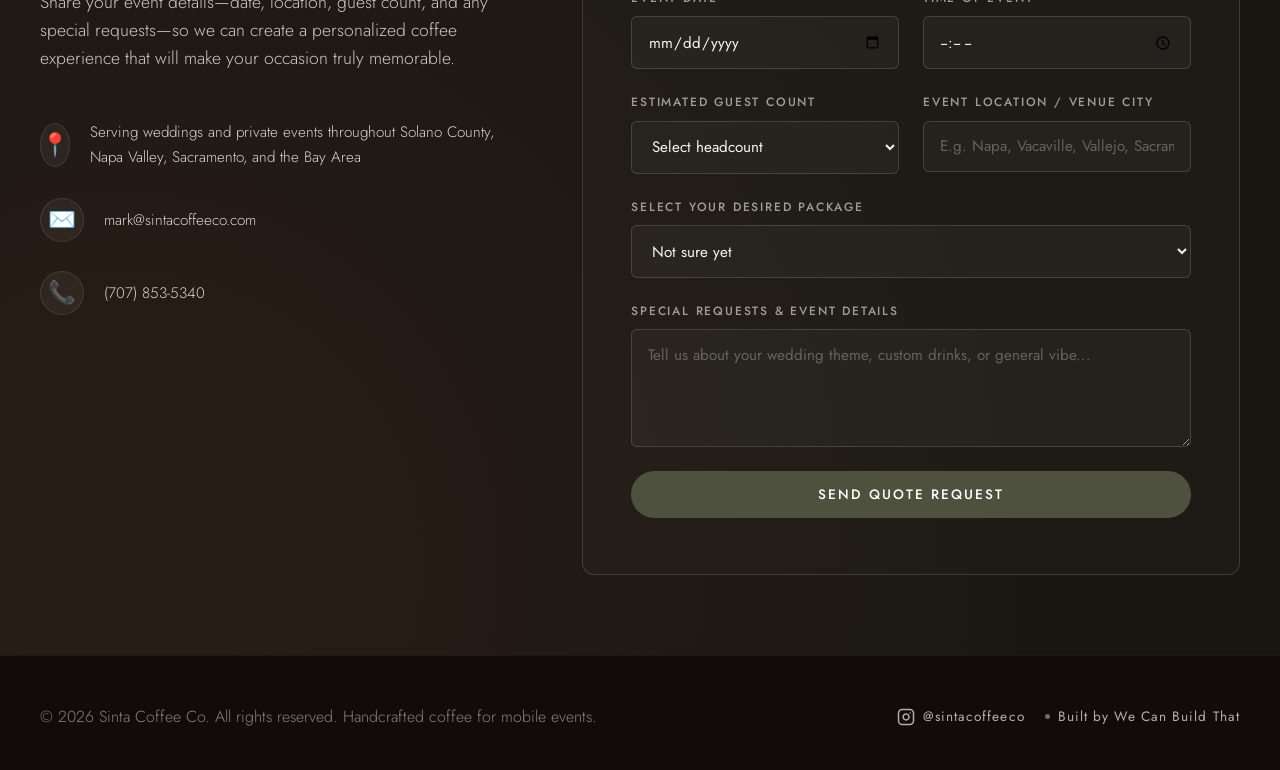
==== commit a0910e6e: "Replace Coming Soon pickup badge with a live Hotplate CTA "Coming Soon" swapped in on hover, so the " ====
--- a/index.html
+++ b/index.html
@@ -120,10 +120,10 @@
             <div class="hero-actions">
               <a href="#quote" class="btn btn-primary">Book Our Coffee Cart</a>
               <a href="#packages" class="btn btn-secondary">Explore Packages</a>
-              <a href="https://www.hotplate.com/sintacoffeeco" class="btn btn-secondary btn-pickup" target="_blank" rel="noopener noreferrer" aria-label="Order For Pickup">
-                <span class="pickup-seal" aria-hidden="true"><span>Soon</span></span>
-                <span class="pickup-label pickup-label-default" aria-hidden="true">Order For Pickup</span>
-                <span class="pickup-label pickup-label-hover" aria-hidden="true">Coming Soon</span>
+              <a href="https://www.hotplate.com/sintacoffeeco" class="btn btn-pickup" target="_blank" rel="noopener noreferrer">
+                Reserve Your Pickup
+                <svg class="btn-ext" width="13" height="13" viewBox="0 0 24 24" fill="none" stroke="currentColor" stroke-width="2.4" stroke-linecap="round" stroke-linejoin="round" aria-hidden="true" focusable="false"><path d="M7 17 17 7M9 7h8v8"/></svg>
+                <span class="sr-only">(opens Hotplate in a new tab)</span>
               </a>
             </div>
           </div>
--- a/style.css
+++ b/style.css
@@ -104,8 +104,10 @@
   color: #ffffff;
 }
 
+/* Was #be532c — terracotta left over from the old accent, so the main hero CTA changed hue
+   on hover. This is olive darkened; white on it is 10.35:1. */
 .btn-primary:hover {
-  background-color: #be532c;
+  background-color: #3E4231;
   transform: translateY(-2px);
 }
 
@@ -113,6 +115,37 @@
   background-color: transparent;
   color: var(--surface-dark);
   border-color: rgba(26, 23, 18, 0.3);
+}
+
+/* Buttons and links had no designed focus ring anywhere on the site — only form fields did —
+   so they fell back to the browser default. On the filled steel button that default is a dark
+   ring on a dark ground. The offset puts this one on the cream page behind every button. */
+.btn:focus-visible {
+  outline: 2px solid var(--surface-dark);
+  outline-offset: 3px;
+}
+
+.btn-pickup:hover {
+  background-color: #22323f;
+  border-color: #22323f;
+  transform: translateY(-2px);
+}
+
+.btn-pickup .btn-ext {
+  flex: none;
+  transition: transform 0.4s cubic-bezier(0.16, 1, 0.3, 1);
+}
+
+.btn-pickup:hover .btn-ext { transform: translate(2px, -2px); }
+
+.sr-only {
+  position: absolute;
+  width: 1px; height: 1px;
+  padding: 0; margin: -1px;
+  overflow: hidden;
+  clip: rect(0 0 0 0);
+  white-space: nowrap;
+  border: 0;
 }
 
 .btn-secondary:hover {
@@ -597,60 +630,16 @@
 }
 
 /* --- "Order For Pickup" badge --- */
+/* Pickup is a different thing to buy from a cart booking, so it gets its own colour rather
+   than a lighter version of the primary. Steel blue was already in the palette and unused.
+   White on #2b3e50 is 11.01:1; the hover is 13.16:1. */
 .btn-pickup {
+  background-color: var(--secondary-accent);
+  color: #ffffff;
+  border-color: var(--secondary-accent);
+  gap: 0.55rem;
   position: relative;
   overflow: visible;
-}
-
-.btn-pickup .pickup-seal {
-  position: absolute;
-  top: -14px;
-  right: -12px;
-  width: 34px;
-  height: 34px;
-  border-radius: 50%;
-  background: radial-gradient(circle at 35% 30%, #e08761, var(--primary-accent) 65%, #b4552f 100%);
-  display: flex;
-  align-items: center;
-  justify-content: center;
-  transform: rotate(-8deg);
-  transition: var(--transition-smooth);
-}
-
-.btn-pickup .pickup-seal span {
-  font-family: var(--font-sans);
-  font-size: 0.42rem;
-  font-weight: 500;
-  letter-spacing: 0.05em;
-  color: #fff;
-  text-transform: uppercase;
-}
-
-.btn-pickup .pickup-label {
-  transition: var(--transition-smooth);
-}
-
-.btn-pickup .pickup-label-hover {
-  position: absolute;
-  opacity: 0;
-}
-
-.btn-pickup:hover .pickup-seal,
-.btn-pickup:focus-visible .pickup-seal,
-.btn-pickup.is-active .pickup-seal {
-  transform: rotate(0deg) scale(1.12);
-}
-
-.btn-pickup:hover .pickup-label-default,
-.btn-pickup:focus-visible .pickup-label-default,
-.btn-pickup.is-active .pickup-label-default {
-  opacity: 0;
-}
-
-.btn-pickup:hover .pickup-label-hover,
-.btn-pickup:focus-visible .pickup-label-hover,
-.btn-pickup.is-active .pickup-label-hover {
-  opacity: 1;
 }
 
 /* Asymmetric Hero Visuals */
@@ -2038,13 +2027,7 @@
 
   /* Slightly smaller seal on narrow phones so it reads as a detail,
      not a competing focal point next to a wrapped, content-width pill. */
-  .btn-pickup .pickup-seal {
-    width: 28px;
-    height: 28px;
-    top: -11px;
-    right: -9px;
-  }
-}
+  }
 
 
 /* --- Animation Keyframes --- */
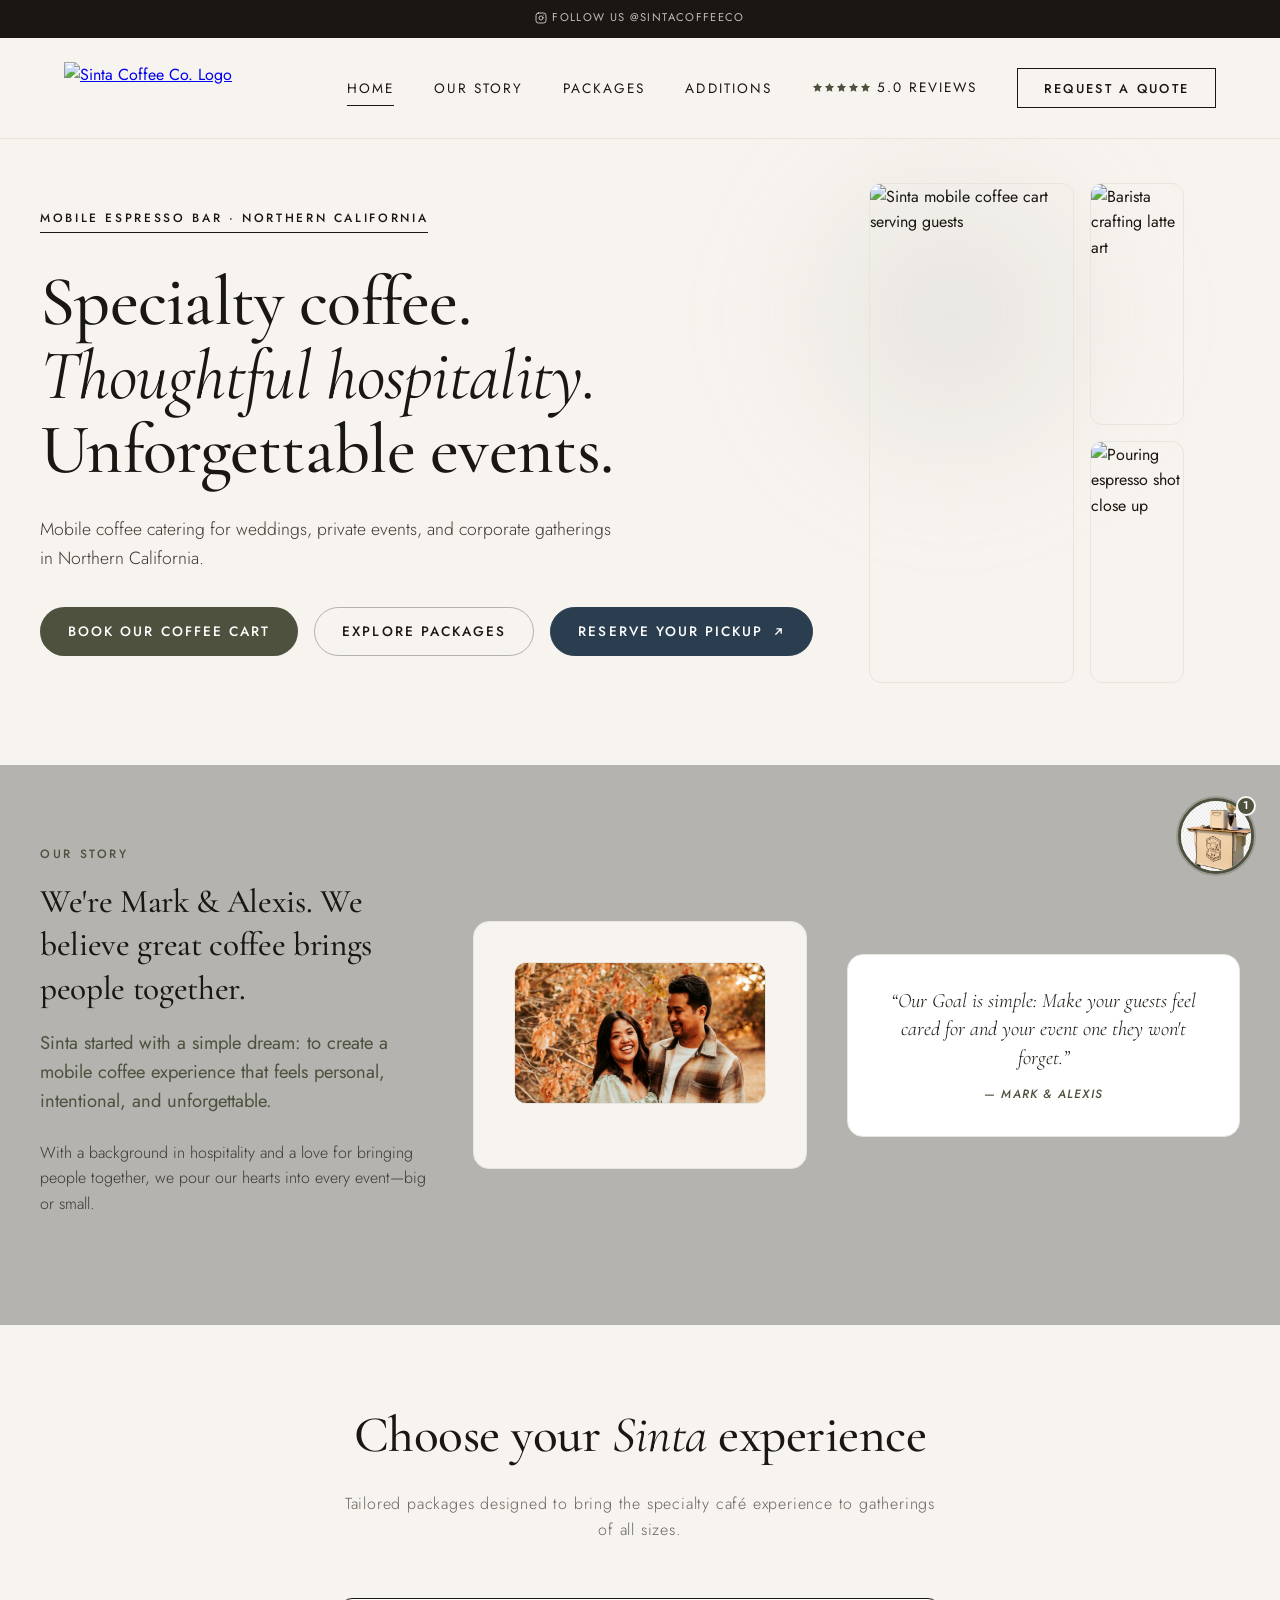
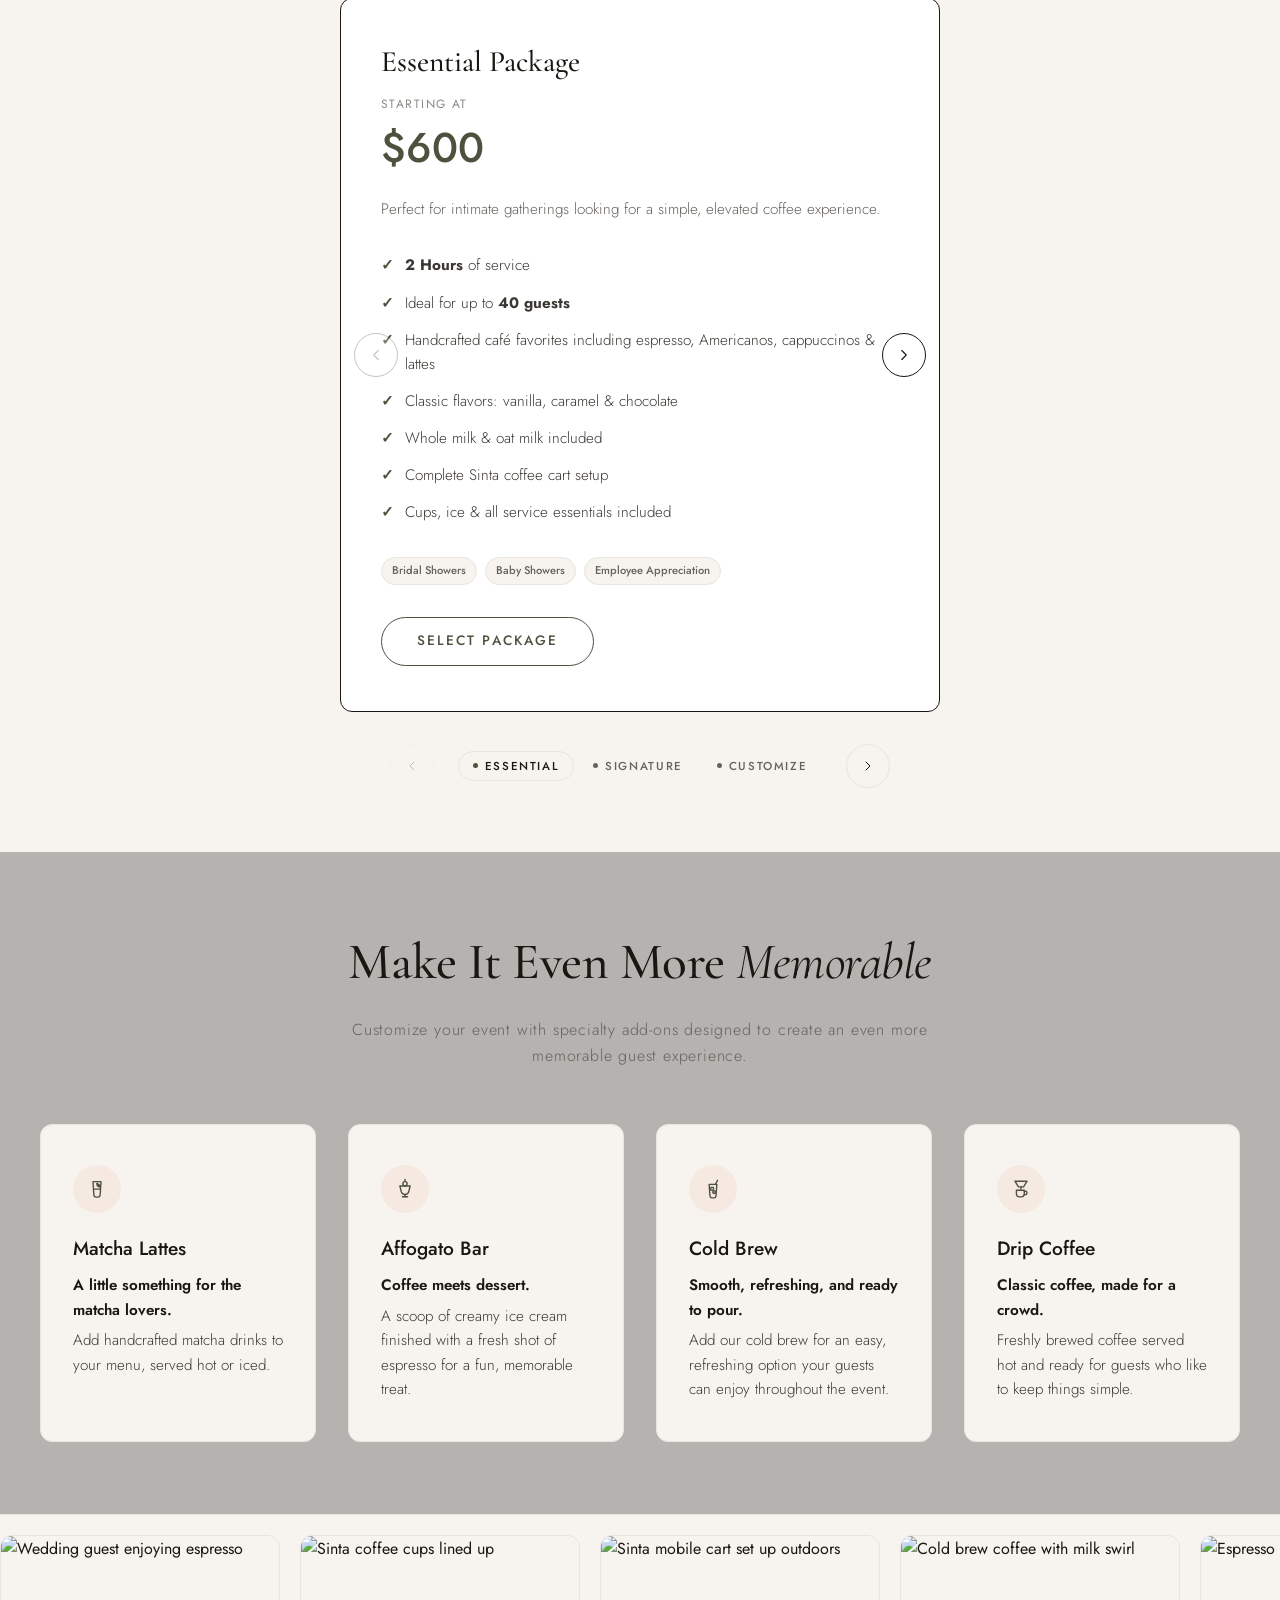
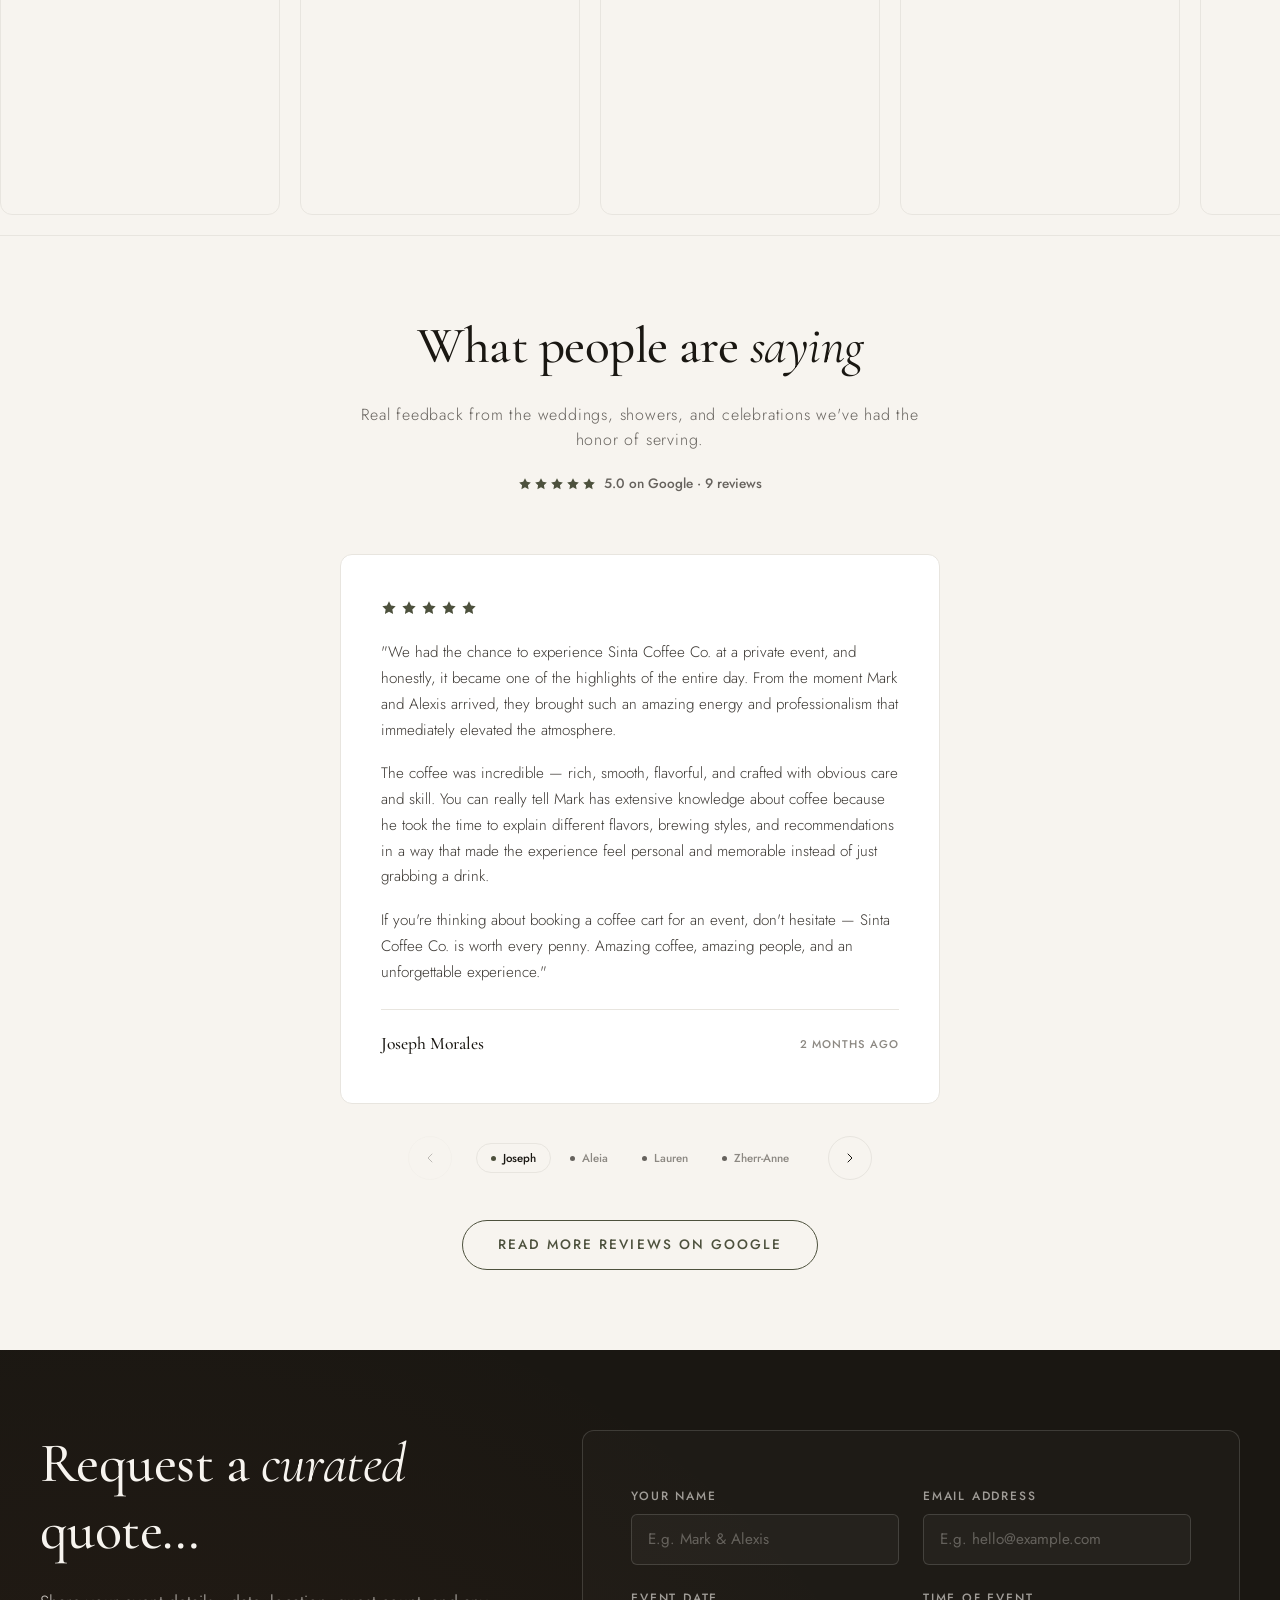
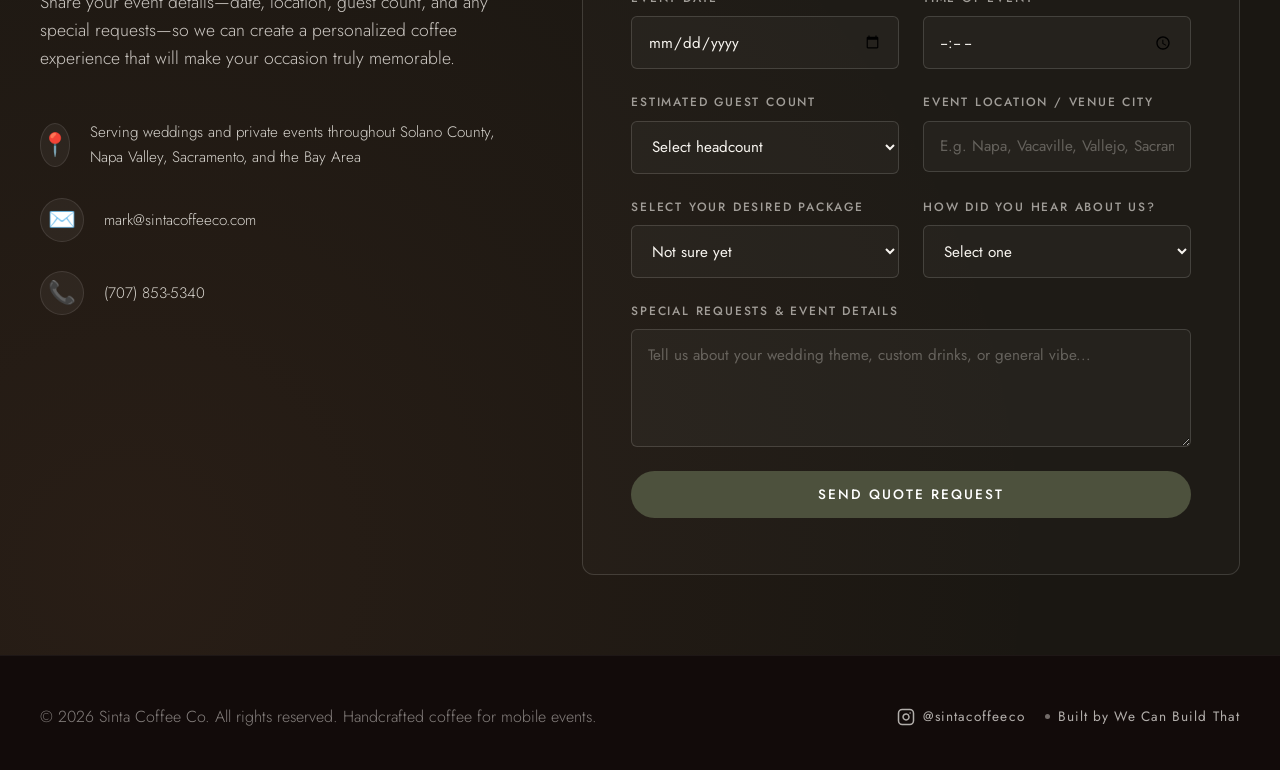
==== commit 3030f764: "Add optional "How did you hear about us?" field to the quote form Sits beside the package select. An" ====
--- a/index.html
+++ b/index.html
@@ -655,13 +655,26 @@
                   </div>
                 </div>
 
-                <div class="form-group">
-                  <label for="package">Select Your Desired Package</label>
-                  <select id="package" name="package">
-                    <option value="Not Sure">Not sure yet</option>
-                    <option value="Essential">Essential Package (Starting at $600)</option>
-                    <option value="Signature">Signature Package (Starting at $850)</option>
-                  </select>
+                <div class="form-row">
+                  <div class="form-group">
+                    <label for="package">Select Your Desired Package</label>
+                    <select id="package" name="package">
+                      <option value="Not Sure">Not sure yet</option>
+                      <option value="Essential">Essential Package (Starting at $600)</option>
+                      <option value="Signature">Signature Package (Starting at $850)</option>
+                    </select>
+                  </div>
+                  <div class="form-group">
+                    <label for="heardAbout">How did you hear about us?</label>
+                    <select id="heardAbout" name="heard_about_us">
+                      <option value="">Select one</option>
+                      <option value="Social Media">Social Media (Instagram, TikTok, or Facebook)</option>
+                      <option value="Attended a Private Event">Attended a Private Event</option>
+                      <option value="Referral / Word of Mouth">Referral (Guest, Friend, Family, or Word of Mouth)</option>
+                      <option value="Venue Recommendation">Event Venue Recommendation</option>
+                      <option value="Google / Online Search">Google or Online Search</option>
+                    </select>
+                  </div>
                 </div>
 
                 <div class="form-group">
--- a/style.css
+++ b/style.css
@@ -1542,7 +1542,7 @@
 
 .form-row {
   display: grid;
-  grid-template-columns: repeat(2, 1fr);
+  grid-template-columns: repeat(2, minmax(0, 1fr));
   gap: 1.5rem;
 }
 
